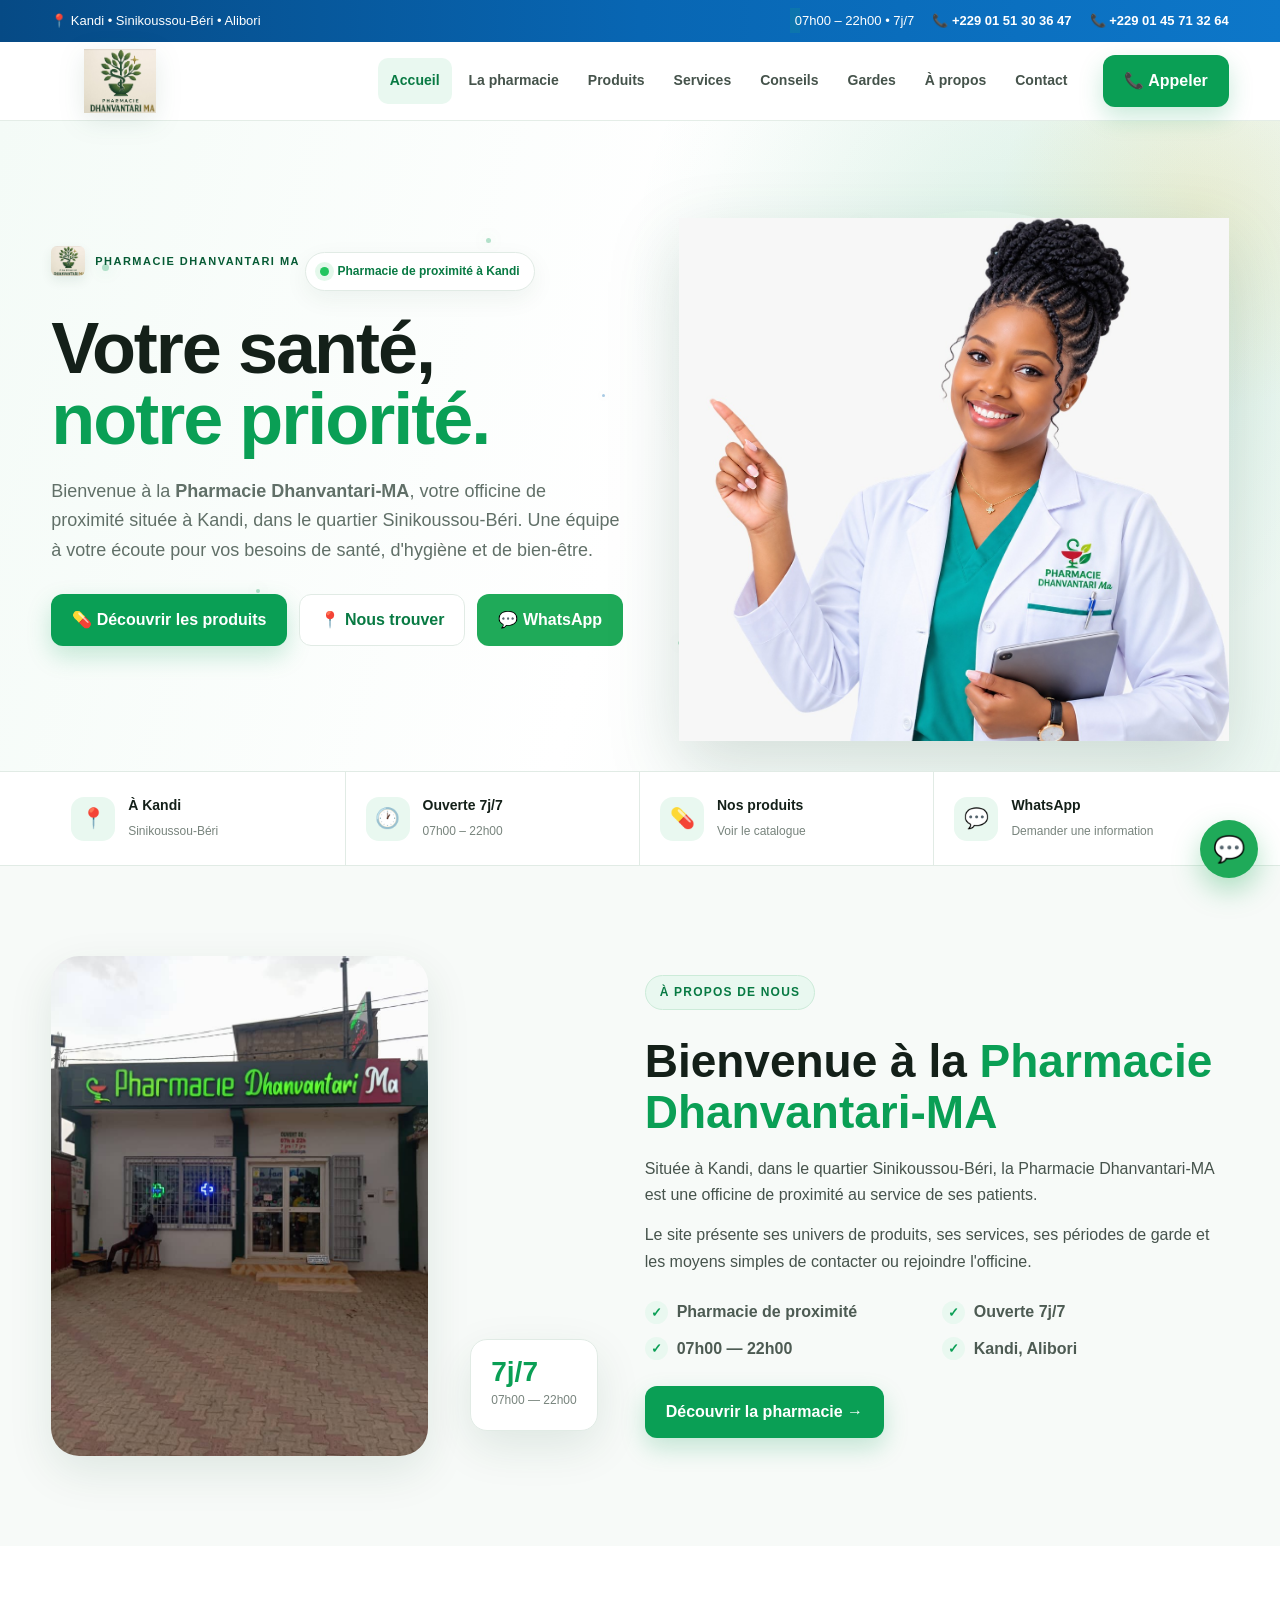
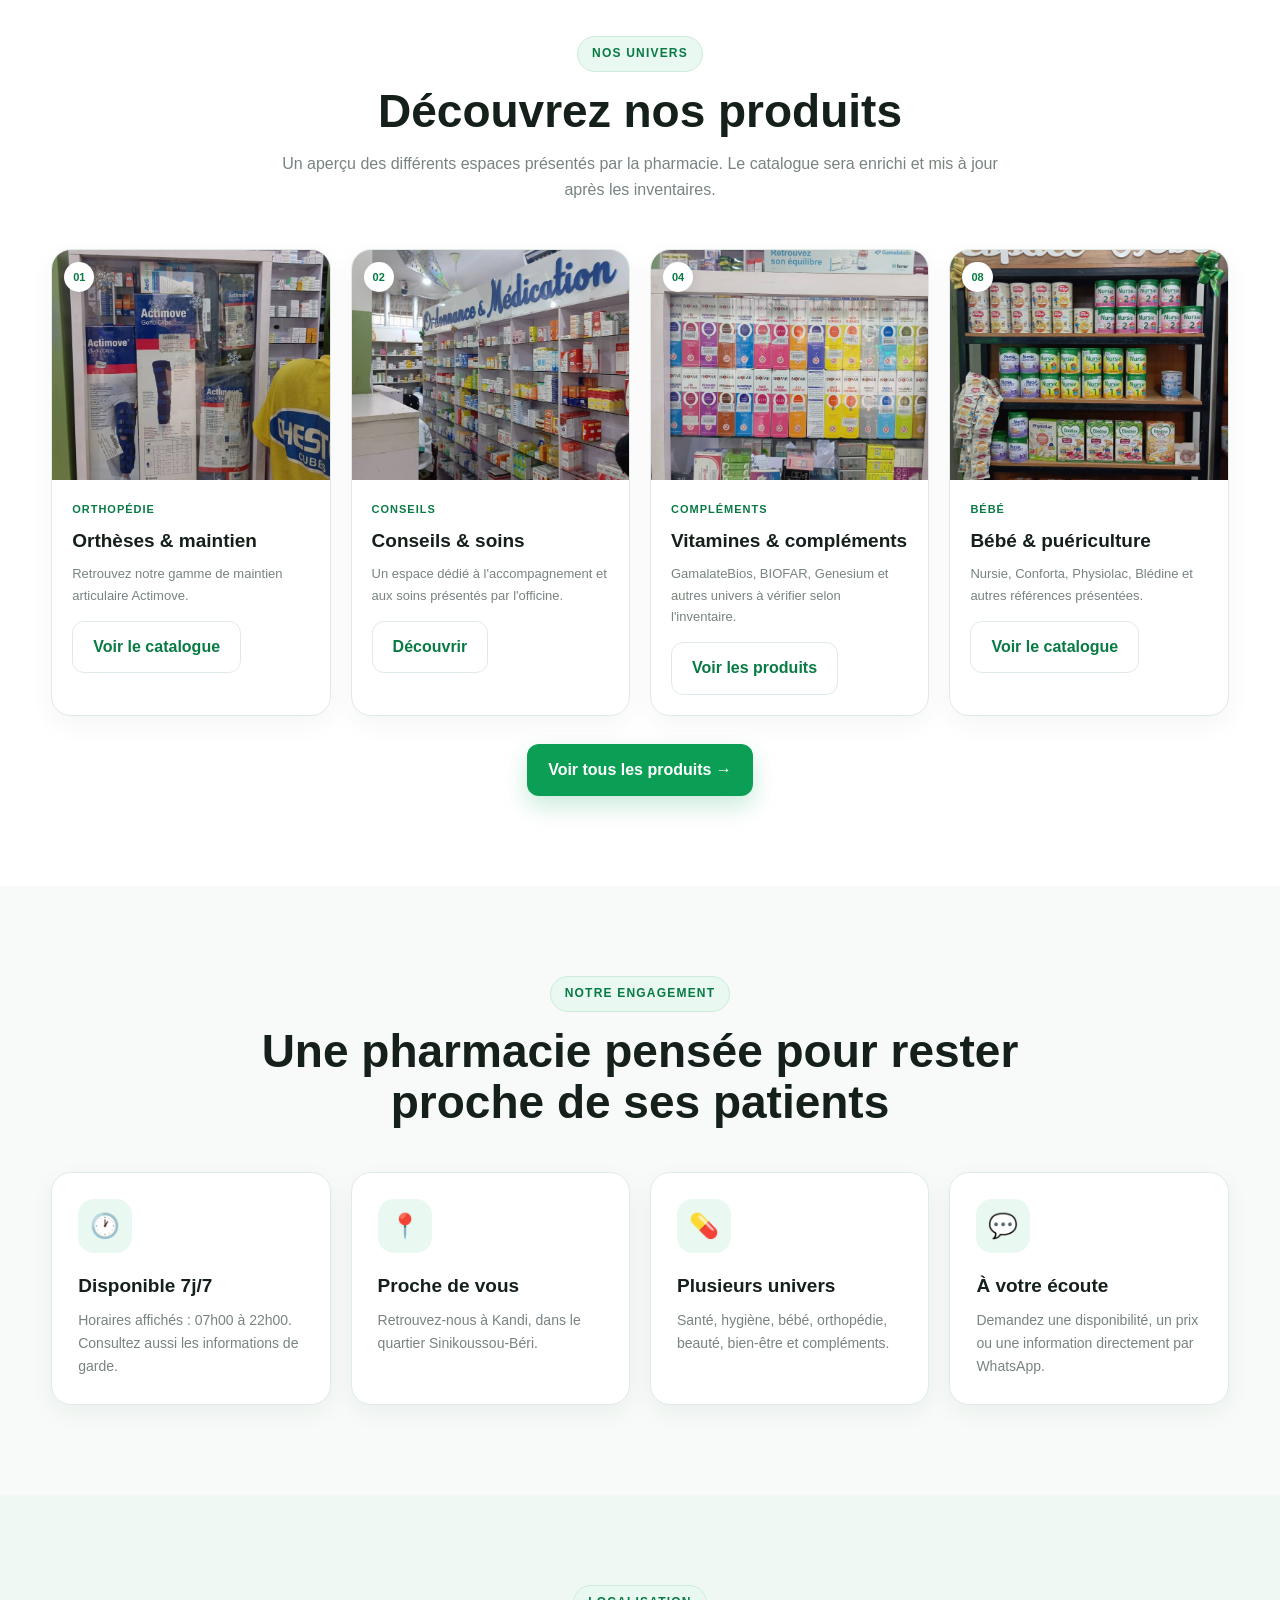
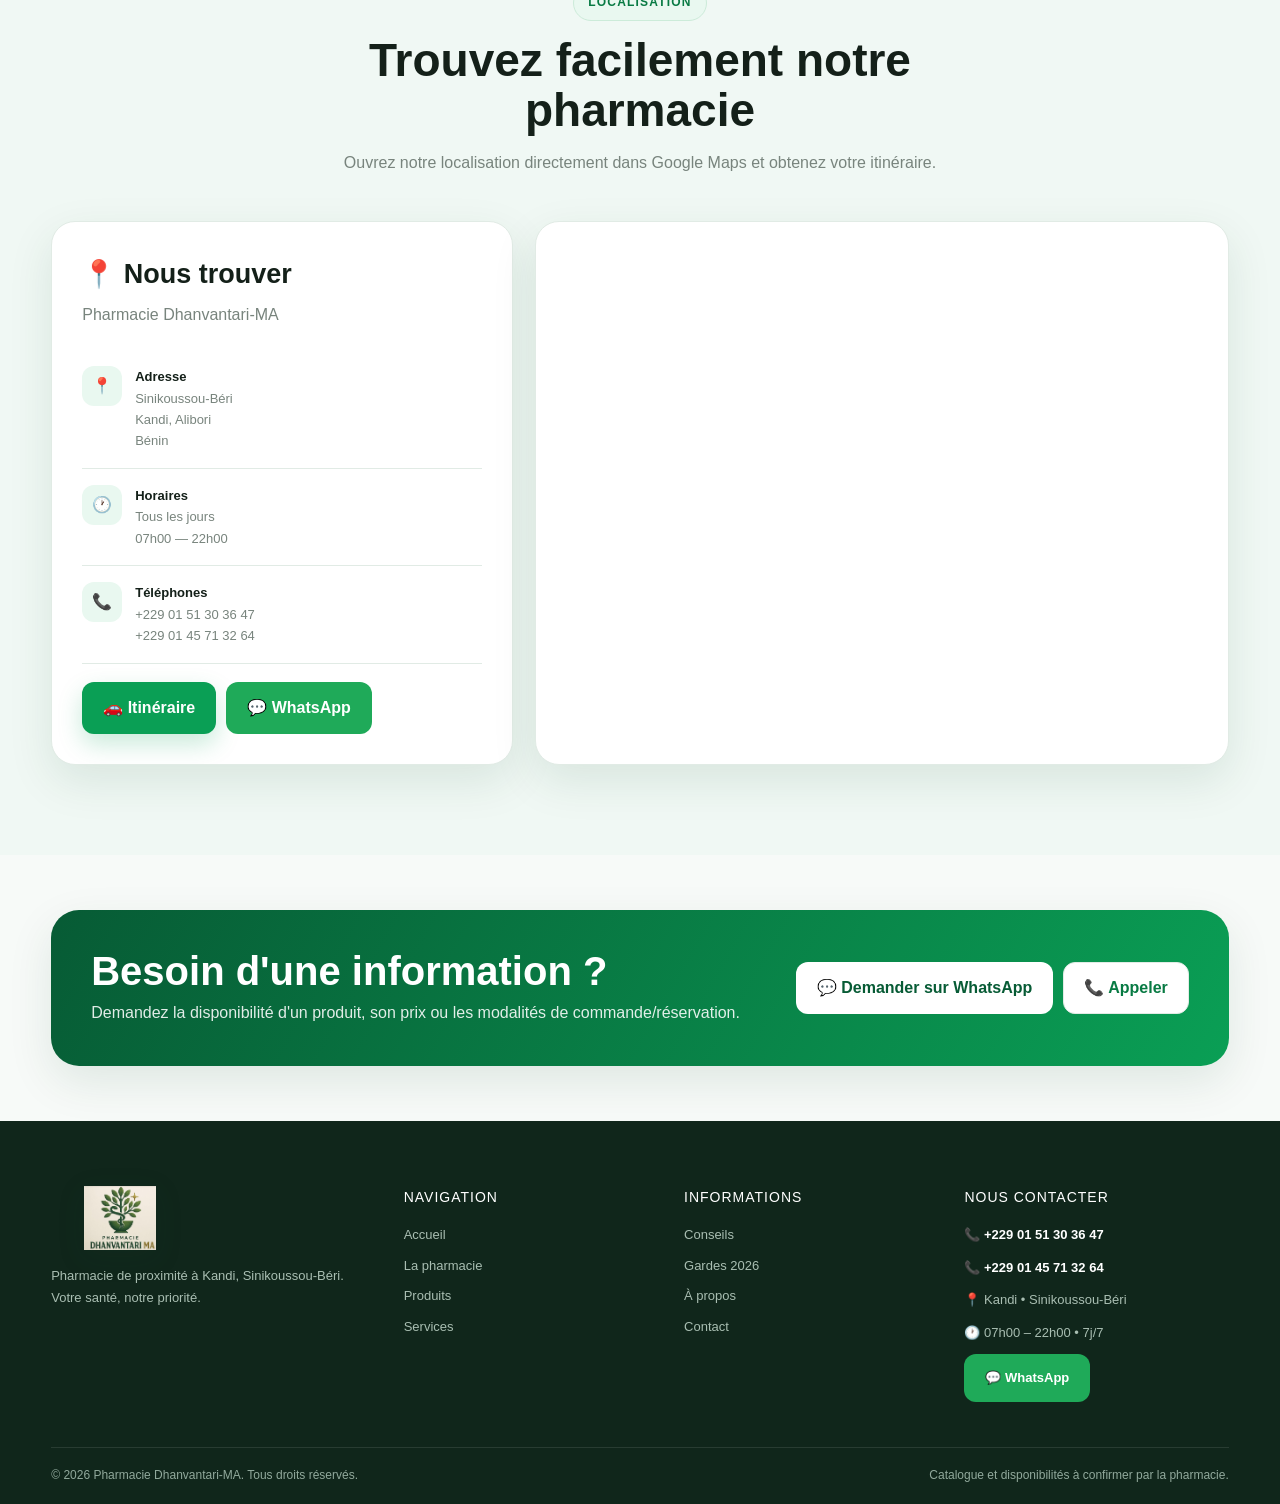
==== index.html @ 6388630e "Add files via upload" ====
<!DOCTYPE html>
<html lang="fr">
<head>
<meta charset="UTF-8">
<meta name="viewport" content="width=device-width, initial-scale=1.0">
<title>Pharmacie Dhanvantari-MA | Kandi – Sinikoussou-Béri</title>
<meta name="description" content="Pharmacie Dhanvantari-MA à Kandi, Sinikoussou-Béri. Produits, services, horaires, gardes, contact, WhatsApp et itinéraire Google Maps.">
<meta name="theme-color" content="#0a9f55">
<link rel="stylesheet" href="style.css">
</head>
<body class="home-page">
<!-- Animation d'accueil — index uniquement -->
<div class="home-intro" id="homeIntro" aria-label="Pharmacie Dhanvantari-MA">
  <div class="intro-orbit intro-orbit-one"></div>
  <div class="intro-orbit intro-orbit-two"></div>
  <div class="intro-glow"></div>
  <div class="intro-logo-wrap">
    <img src="logo.jpeg" alt="Pharmacie Dhanvantari-MA" class="intro-logo">
  </div>
  <div class="intro-title">PHARMACIE <span>DHANVANTARI MA</span></div>
  <div class="intro-line"></div>
  <div class="intro-subtitle">Votre santé, notre priorité.</div>
</div>

<div class="topbar">
  <div class="container topbar-inner">
    <div class="topbar-left"><span>📍 Kandi • Sinikoussou-Béri • Alibori</span></div>
    <div class="topbar-right">
      <span><span class="status-dot"></span> 07h00 – 22h00 • 7j/7</span>
      <a href="tel:+2290151303647">📞 +229 01 51 30 36 47</a>
      <a href="tel:+2290145713264">📞 +229 01 45 71 32 64</a>
    </div>
  </div>
</div>
<header class="header">
  <div class="container nav">
    <a class="logo" href="index.html" aria-label="Pharmacie Dhanvantari-MA - Accueil">
      <img class="brand-logo" src="logo.jpeg" alt="Logo Pharmacie Dhanvantari-MA">
    </a>
    <nav class="nav-links">
      <a href="index.html" class="active">Accueil</a>
      <a href="pharmacie.html">La pharmacie</a>
      <a href="produits.html">Produits</a>
      <a href="services.html">Services</a>
      <a href="conseils.html">Conseils</a>
      <a href="gardes.html">Gardes</a>
      <a href="a-propos.html">À propos</a>
      <a href="contact.html">Contact</a>
    </nav>
    <a class="btn btn-primary header-call" href="tel:+2290151303647">📞 Appeler</a>
    <button class="menu-toggle" aria-label="Menu">☰</button>
  </div>
</header>

<main>
<section class="hero">
  <div class="hero-particles" aria-hidden="true">
    <i></i><i></i><i></i><i></i><i></i><i></i><i></i><i></i>
  </div>
  <div class="container hero-grid">
    <div class="hero-copy reveal">
      <div class="hero-brand-badge"><img src="logo.jpeg" alt="" aria-hidden="true"><span>PHARMACIE DHANVANTARI MA</span></div>
      <div class="hero-badge"><span class="status-dot"></span> Pharmacie de proximité à Kandi</div>
      <h1>Votre santé,<br><span>notre priorité.</span></h1>
      <p>Bienvenue à la <strong>Pharmacie Dhanvantari-MA</strong>, votre officine de proximité située à Kandi, dans le quartier Sinikoussou-Béri. Une équipe à votre écoute pour vos besoins de santé, d'hygiène et de bien-être.</p>
      <div class="hero-actions">
        <a class="btn btn-primary" href="produits.html">💊 Découvrir les produits</a>
        <a class="btn btn-outline" href="contact.html">📍 Nous trouver</a>
        <button class="btn btn-whatsapp" data-whatsapp="Bonjour Pharmacie Dhanvantari-MA, je souhaite obtenir des informations.">💬 WhatsApp</button>
      </div>
    </div>
    <div class="hero-image reveal">
      <img src="pharmacienne.jpeg" alt="Pharmacienne de la Pharmacie Dhanvantari-MA" onerror="this.style.display='none';this.nextElementSibling.style.display='grid'">
      <div class="hero-placeholder" style="display:none">
        <div><strong>Photo de la pharmacienne</strong><br><span class="small">Placez <b>pharmacienne.jpeg</b> à la racine du projet.</span></div>
      </div>
    </div>
  </div>
</section>

<section class="quick-strip">
  <div class="container quick-grid">
    <a class="quick-card" href="contact.html"><div class="quick-icon">📍</div><div><strong>À Kandi</strong><span>Sinikoussou-Béri</span></div></a>
    <a class="quick-card" href="gardes.html"><div class="quick-icon">🕐</div><div><strong>Ouverte 7j/7</strong><span>07h00 – 22h00</span></div></a>
    <a class="quick-card" href="produits.html"><div class="quick-icon">💊</div><div><strong>Nos produits</strong><span>Voir le catalogue</span></div></a>
    <a class="quick-card" href="contact.html"><div class="quick-icon">💬</div><div><strong>WhatsApp</strong><span>Demander une information</span></div></a>
  </div>
</section>

<section class="section">
  <div class="container about-grid">
    <div class="about-photo reveal">
      <img src="6.jpeg" alt="Pharmacie Dhanvantari-MA à Kandi" onerror="this.style.background='#e9f8f0'">
      <div class="about-badge"><strong>7j/7</strong><span>07h00 — 22h00</span></div>
    </div>
    <div class="about-copy reveal">
      <div class="section-label">À propos de nous</div>
      <h2>Bienvenue à la <span>Pharmacie Dhanvantari-MA</span></h2>
      <p>Située à Kandi, dans le quartier Sinikoussou-Béri, la Pharmacie Dhanvantari-MA est une officine de proximité au service de ses patients.</p>
      <p>Le site présente ses univers de produits, ses services, ses périodes de garde et les moyens simples de contacter ou rejoindre l'officine.</p>
      <div class="check-list">
        <div><span class="check">✓</span> Pharmacie de proximité</div>
        <div><span class="check">✓</span> Ouverte 7j/7</div>
        <div><span class="check">✓</span> 07h00 — 22h00</div>
        <div><span class="check">✓</span> Kandi, Alibori</div>
      </div>
      <a class="btn btn-primary" href="pharmacie.html">Découvrir la pharmacie →</a>
    </div>
  </div>
</section>

<section class="section" style="background:#fff">
  <div class="container">
    <div class="section-heading reveal">
      <div class="section-label">Nos univers</div>
      <h2>Découvrez nos produits</h2>
      <p>Un aperçu des différents espaces présentés par la pharmacie. Le catalogue sera enrichi et mis à jour après les inventaires.</p>
    </div>
    <div class="product-grid">
      <article class="product-card reveal"><div class="product-image"><img src="1.jpeg" alt="Orthopédie" loading="lazy"><span class="product-number">01</span></div><div class="product-body"><div class="product-category">Orthopédie</div><h3>Orthèses & maintien</h3><p>Retrouvez notre gamme de maintien articulaire Actimove.</p><a class="btn btn-outline" href="produits.html">Voir le catalogue</a></div></article>
      <article class="product-card reveal"><div class="product-image"><img src="2.jpeg" alt="Conseils et soins" loading="lazy"><span class="product-number">02</span></div><div class="product-body"><div class="product-category">Conseils</div><h3>Conseils & soins</h3><p>Un espace dédié à l'accompagnement et aux soins présentés par l'officine.</p><a class="btn btn-outline" href="conseils.html">Découvrir</a></div></article>
      <article class="product-card reveal"><div class="product-image"><img src="4.jpeg" alt="Compléments alimentaires" loading="lazy"><span class="product-number">04</span></div><div class="product-body"><div class="product-category">Compléments</div><h3>Vitamines & compléments</h3><p>GamalateBios, BIOFAR, Genesium et autres univers à vérifier selon l'inventaire.</p><a class="btn btn-outline" href="produits.html">Voir les produits</a></div></article>
      <article class="product-card reveal"><div class="product-image"><img src="8.jpeg" alt="Espace bébé" loading="lazy"><span class="product-number">08</span></div><div class="product-body"><div class="product-category">Bébé</div><h3>Bébé & puériculture</h3><p>Nursie, Conforta, Physiolac, Blédine et autres références présentées.</p><a class="btn btn-outline" href="produits.html">Voir le catalogue</a></div></article>
    </div>
    <div style="text-align:center;margin-top:28px"><a class="btn btn-primary" href="produits.html">Voir tous les produits →</a></div>
  </div>
</section>

<section class="section">
  <div class="container">
    <div class="section-heading reveal">
      <div class="section-label">Notre engagement</div>
      <h2>Une pharmacie pensée pour rester proche de ses patients</h2>
    </div>
    <div class="card-grid">
      <article class="info-card reveal"><div class="info-icon">🕐</div><h3>Disponible 7j/7</h3><p>Horaires affichés : 07h00 à 22h00. Consultez aussi les informations de garde.</p></article>
      <article class="info-card reveal"><div class="info-icon">📍</div><h3>Proche de vous</h3><p>Retrouvez-nous à Kandi, dans le quartier Sinikoussou-Béri.</p></article>
      <article class="info-card reveal"><div class="info-icon">💊</div><h3>Plusieurs univers</h3><p>Santé, hygiène, bébé, orthopédie, beauté, bien-être et compléments.</p></article>
      <article class="info-card reveal"><div class="info-icon">💬</div><h3>À votre écoute</h3><p>Demandez une disponibilité, un prix ou une information directement par WhatsApp.</p></article>
    </div>
  </div>
</section>

<section class="section location-wrap">
  <div class="container">
    <div class="section-heading reveal">
      <div class="section-label">Localisation</div>
      <h2>Trouvez facilement notre pharmacie</h2>
      <p>Ouvrez notre localisation directement dans Google Maps et obtenez votre itinéraire.</p>
    </div>
    <div class="location-grid">
      <div class="location-card reveal">
        <h3>📍 Nous trouver</h3>
        <p>Pharmacie Dhanvantari-MA</p>
        <div class="location-item"><div class="location-item-icon">📍</div><div><strong>Adresse</strong><span>Sinikoussou-Béri<br>Kandi, Alibori<br>Bénin</span></div></div>
        <div class="location-item"><div class="location-item-icon">🕐</div><div><strong>Horaires</strong><span>Tous les jours<br>07h00 — 22h00</span></div></div>
        <div class="location-item"><div class="location-item-icon">📞</div><div><strong>Téléphones</strong><span>+229 01 51 30 36 47<br>+229 01 45 71 32 64</span></div></div>
        <div style="display:flex;gap:10px;flex-wrap:wrap;margin-top:18px">
          <a class="btn btn-primary" href="https://maps.app.goo.gl/AEkMrrphcdCBYKuMA" target="_blank" rel="noopener noreferrer">🚗 Itinéraire</a>
          <a class="btn btn-whatsapp" href="https://wa.me/2290151303647" target="_blank" rel="noopener noreferrer">💬 WhatsApp</a>
        </div>
      </div>
      <div class="map-card reveal">
        <iframe src="https://www.google.com/maps?q=Pharmacie%20Dhanvantari%20Ma%20Kandi%20Benin&output=embed" loading="lazy" title="Localisation Pharmacie Dhanvantari-MA"></iframe>
      </div>
    </div>
  </div>
</section>

<section class="cta">
  <div class="container">
    <div class="cta-box reveal">
      <div><h2>Besoin d'une information ?</h2><p>Demandez la disponibilité d'un produit, son prix ou les modalités de commande/réservation.</p></div>
      <div class="cta-actions">
        <button class="btn btn-light" data-whatsapp="Bonjour Pharmacie Dhanvantari-MA, je souhaite obtenir des informations sur un produit.">💬 Demander sur WhatsApp</button>
        <a class="btn btn-outline" href="tel:+2290151303647">📞 Appeler</a>
      </div>
    </div>
  </div>
</section>
</main>

<footer>
  <div class="container footer-grid">
    <div class="footer-brand"><a class="logo" href="index.html" aria-label="Pharmacie Dhanvantari-MA - Accueil">
      <img class="brand-logo" src="logo.jpeg" alt="Logo Pharmacie Dhanvantari-MA">
    </a><p>Pharmacie de proximité à Kandi, Sinikoussou-Béri. Votre santé, notre priorité.</p></div>
    <div><div class="footer-title">Navigation</div><div class="footer-links"><a href="index.html">Accueil</a><a href="pharmacie.html">La pharmacie</a><a href="produits.html">Produits</a><a href="services.html">Services</a></div></div>
    <div><div class="footer-title">Informations</div><div class="footer-links"><a href="conseils.html">Conseils</a><a href="gardes.html">Gardes 2026</a><a href="a-propos.html">À propos</a><a href="contact.html">Contact</a></div></div>
    <div><div class="footer-title">Nous contacter</div><div class="footer-contact"><div>📞 <strong>+229 01 51 30 36 47</strong></div><div>📞 <strong>+229 01 45 71 32 64</strong></div><div>📍 Kandi • Sinikoussou-Béri</div><div>🕐 07h00 – 22h00 • 7j/7</div><div><button class="btn btn-whatsapp" data-whatsapp="Bonjour Pharmacie Dhanvantari-MA, je souhaite obtenir des informations.">💬 WhatsApp</button></div></div></div>
  </div>
  <div class="container footer-bottom"><span>© <span data-year></span> Pharmacie Dhanvantari-MA. Tous droits réservés.</span><span>Catalogue et disponibilités à confirmer par la pharmacie.</span></div>
</footer>
<a class="floating-whatsapp" href="https://wa.me/2290151303647" target="_blank" rel="noopener noreferrer" aria-label="WhatsApp">💬</a>
<button class="back-top" aria-label="Retour en haut">↑</button>
<script src="main.js"></script>
</body>
</html>
---- style.css ----
:root{
  --green:#0a9f55;
  --green-dark:#087a43;
  --green-deep:#075b35;
  --green-soft:#e9f8f0;
  --blue:#0866b3;
  --blue-dark:#064a85;
  --orange:#f28b22;
  --gold:#f4b72c;
  --red:#c62828;
  --white:#fff;
  --black:#142019;
  --text:#46534c;
  --muted:#78847d;
  --bg:#f7faf8;
  --border:#e1ebe5;
  --shadow:0 16px 45px rgba(5,65,35,.10);
  --shadow-hover:0 22px 60px rgba(5,65,35,.16);
  --radius:20px;
  --radius-sm:12px;
  --transition:.28s ease;
}
*{box-sizing:border-box;margin:0;padding:0}
html{scroll-behavior:smooth}
body{
  font-family:"Segoe UI",Roboto,Arial,sans-serif;
  background:var(--bg);color:var(--text);line-height:1.65;
  overflow-x:hidden;
}
img{max-width:100%;display:block}
a{text-decoration:none;color:inherit}
button,input,select,textarea{font:inherit}
button{cursor:pointer}
.container{width:min(1180px,92%);margin:auto}
.section{padding:90px 0}
.section-heading{text-align:center;max-width:760px;margin:0 auto 45px}
.section-label{
  display:inline-flex;align-items:center;gap:8px;
  color:var(--green-dark);background:var(--green-soft);
  border:1px solid #ccebd9;border-radius:999px;
  padding:7px 14px;font-size:12px;font-weight:800;
  letter-spacing:1.2px;text-transform:uppercase;margin-bottom:14px
}
.section-heading h2{font-size:clamp(30px,4vw,46px);line-height:1.1;color:var(--black);margin-bottom:14px}
.section-heading p{color:var(--muted)}
.btn{
  display:inline-flex;align-items:center;justify-content:center;gap:9px;
  min-height:48px;padding:12px 20px;border-radius:12px;
  border:1px solid transparent;font-weight:800;transition:var(--transition)
}
.btn-primary{background:var(--green);color:#fff;box-shadow:0 10px 25px rgba(10,159,85,.22)}
.btn-primary:hover{background:var(--green-dark);transform:translateY(-2px)}
.btn-secondary{background:var(--blue);color:#fff}
.btn-secondary:hover{background:var(--blue-dark);transform:translateY(-2px)}
.btn-outline{background:#fff;border-color:var(--border);color:var(--green-dark)}
.btn-outline:hover{border-color:var(--green);transform:translateY(-2px)}
.btn-whatsapp{background:#1faa59;color:#fff}
.btn-whatsapp:hover{filter:brightness(.94);transform:translateY(-2px)}
.btn-light{background:#fff;color:var(--green-deep)}
.btn-danger{background:#fff1f1;color:#a52222;border-color:#ffd4d4}
.topbar{
  background:linear-gradient(90deg,var(--blue-dark),var(--blue),#0d77c9);
  color:#fff;font-size:13px
}
.topbar-inner{min-height:42px;display:flex;justify-content:space-between;align-items:center;gap:20px}
.topbar-left,.topbar-right{display:flex;gap:18px;align-items:center;flex-wrap:wrap}
.topbar a{font-weight:700}
.header{
  position:sticky;top:0;z-index:1000;background:rgba(255,255,255,.96);
  backdrop-filter:blur(14px);border-bottom:1px solid rgba(225,235,229,.9);
  transition:var(--transition)
}
.header.scrolled{box-shadow:0 8px 30px rgba(20,32,25,.08)}
.nav{min-height:78px;display:flex;align-items:center;gap:24px}
.logo{display:flex;align-items:center;gap:11px;margin-right:auto}
.logo-mark{
  width:48px;height:48px;border-radius:15px;display:grid;place-items:center;
  background:linear-gradient(145deg,var(--green),var(--green-deep));
  color:#fff;font-size:25px;box-shadow:0 8px 20px rgba(10,159,85,.2)
}
.logo-text strong{display:block;color:var(--black);font-size:17px;line-height:1.1}
.logo-text span{font-size:10px;letter-spacing:2px;color:var(--green-dark);font-weight:900}
.nav-links{display:flex;align-items:center;gap:5px}
.nav-links a{
  padding:11px 12px;border-radius:10px;color:#45534b;font-size:14px;font-weight:700
}
.nav-links a:hover,.nav-links a.active{color:var(--green-dark);background:var(--green-soft)}
.header-call{white-space:nowrap}
.menu-toggle{display:none;border:0;background:var(--green-soft);color:var(--green-dark);width:46px;height:46px;border-radius:12px;font-size:22px}
.hero{
  position:relative;min-height:650px;display:flex;align-items:center;overflow:hidden;
  background:linear-gradient(105deg,#f4fbf7 0%,#fff 50%,#eef8f3 100%)
}
.hero::before{
  content:"";position:absolute;inset:0;
  background:radial-gradient(circle at 80% 25%,rgba(10,159,85,.12),transparent 35%);
  pointer-events:none
}
.hero-grid{display:grid;grid-template-columns:1.02fr .98fr;align-items:center;gap:55px}
.hero-copy{position:relative;z-index:2;padding:70px 0}
.hero-badge{display:inline-flex;align-items:center;gap:9px;background:#fff;border:1px solid var(--border);padding:9px 14px;border-radius:999px;font-size:12px;font-weight:800;color:var(--green-dark);box-shadow:0 8px 25px rgba(5,65,35,.06)}
.status-dot{width:9px;height:9px;border-radius:50%;background:#22c55e;box-shadow:0 0 0 5px rgba(34,197,94,.12)}
.hero h1{font-size:clamp(44px,6vw,72px);line-height:.98;letter-spacing:-2px;color:var(--black);margin:22px 0}
.hero h1 span{color:var(--green)}
.hero p{font-size:18px;max-width:620px;color:#617068}
.hero-actions{display:flex;gap:12px;flex-wrap:wrap;margin-top:28px}
.hero-image{min-height:590px;display:flex;align-items:flex-end;justify-content:center;position:relative}
.hero-image::before{
  content:"";position:absolute;width:500px;height:500px;border-radius:50%;
  background:linear-gradient(145deg,#dff5e8,#fff);right:0;bottom:30px
}
.hero-image img{
  position:relative;z-index:1;max-height:610px;width:auto;max-width:100%;
  object-fit:contain;filter:drop-shadow(0 25px 35px rgba(5,65,35,.16))
}
.hero-placeholder{
  position:relative;z-index:1;width:min(470px,90%);aspect-ratio:4/5;border-radius:34px;
  background:linear-gradient(145deg,#e7f7ee,#fff);display:grid;place-items:center;
  color:var(--green-dark);text-align:center;padding:40px;border:1px solid #d7eee0
}
.quick-strip{background:#fff;border-top:1px solid var(--border);border-bottom:1px solid var(--border)}
.quick-grid{display:grid;grid-template-columns:repeat(4,1fr)}
.quick-card{padding:22px 20px;display:flex;gap:13px;align-items:center;border-right:1px solid var(--border)}
.quick-card:last-child{border-right:0}
.quick-icon{width:44px;height:44px;border-radius:13px;background:var(--green-soft);display:grid;place-items:center;font-size:20px}
.quick-card strong{display:block;color:var(--black);font-size:14px}
.quick-card span{font-size:12px;color:var(--muted)}
.about-grid{display:grid;grid-template-columns:.95fr 1.05fr;gap:65px;align-items:center}
.about-photo{position:relative}
.about-photo img{height:500px;object-fit:cover;border-radius:28px;box-shadow:var(--shadow)}
.about-badge{
  position:absolute;right:-18px;bottom:25px;background:#fff;padding:18px 20px;border-radius:17px;
  box-shadow:var(--shadow);border:1px solid var(--border)
}
.about-badge strong{display:block;color:var(--green);font-size:28px;line-height:1}
.about-badge span{font-size:12px;color:var(--muted)}
.about-copy h2{font-size:clamp(30px,4vw,46px);line-height:1.1;color:var(--black);margin:12px 0 18px}
.about-copy h2 span{color:var(--green)}
.about-copy p{margin-bottom:14px}
.check-list{display:grid;grid-template-columns:1fr 1fr;gap:10px;margin:24px 0}
.check-list div{display:flex;gap:9px;align-items:center;font-weight:700;color:#4d5b53}
.check{width:23px;height:23px;border-radius:50%;display:grid;place-items:center;background:var(--green-soft);color:var(--green);font-size:13px}
.card-grid{display:grid;grid-template-columns:repeat(4,1fr);gap:20px}
.info-card{
  background:#fff;border:1px solid var(--border);border-radius:var(--radius);
  padding:26px;box-shadow:0 8px 25px rgba(5,65,35,.05);transition:var(--transition)
}
.info-card:hover{transform:translateY(-5px);box-shadow:var(--shadow-hover)}
.info-icon{width:54px;height:54px;border-radius:16px;background:var(--green-soft);display:grid;place-items:center;font-size:24px;margin-bottom:17px}
.info-card h3{color:var(--black);font-size:19px;margin-bottom:7px}
.info-card p{color:var(--muted);font-size:14px}
.product-grid{display:grid;grid-template-columns:repeat(4,1fr);gap:20px}
.product-card{
  background:#fff;border:1px solid var(--border);border-radius:20px;overflow:hidden;
  box-shadow:0 8px 25px rgba(5,65,35,.05);transition:var(--transition)
}
.product-card:hover{transform:translateY(-5px);box-shadow:var(--shadow-hover)}
.product-image{height:230px;position:relative;background:#edf7f1;overflow:hidden}
.product-image img{width:100%;height:100%;object-fit:cover;transition:.45s ease}
.product-card:hover .product-image img{transform:scale(1.04)}
.product-number{position:absolute;top:12px;left:12px;background:#fff;color:var(--green-dark);font-weight:900;font-size:11px;border-radius:999px;padding:6px 9px;box-shadow:0 5px 15px rgba(0,0,0,.08)}
.product-body{padding:20px}
.product-category{font-size:11px;text-transform:uppercase;letter-spacing:1px;color:var(--green-dark);font-weight:900}
.product-body h3{font-size:19px;color:var(--black);margin:7px 0}
.product-body p{font-size:13px;color:var(--muted);margin-bottom:15px}
.product-actions{display:flex;gap:8px;flex-wrap:wrap}
.product-actions .btn{min-height:40px;padding:9px 12px;font-size:12px;flex:1}
.catalog-toolbar{
  display:flex;gap:12px;flex-wrap:wrap;align-items:center;justify-content:space-between;
  background:#fff;border:1px solid var(--border);padding:16px;border-radius:16px;margin-bottom:25px
}
.search-box{flex:1;min-width:240px;position:relative}
.search-box input,.filter-select{
  width:100%;height:46px;border:1px solid var(--border);border-radius:11px;padding:0 14px;
  outline:0;background:#fbfdfc
}
.search-box input:focus,.filter-select:focus{border-color:var(--green)}
.filter-select{max-width:230px}
.catalog-count{font-size:13px;color:var(--muted);font-weight:700}
.catalog-empty{text-align:center;padding:50px;background:#fff;border:1px dashed var(--border);border-radius:18px;display:none}
.price-note{font-size:11px;color:var(--muted);margin:10px 0}
.location-wrap{background:#f0f8f4}
.location-grid{display:grid;grid-template-columns:.8fr 1.2fr;gap:22px}
.location-card,.map-card{
  background:#fff;border:1px solid var(--border);border-radius:24px;box-shadow:var(--shadow);overflow:hidden
}
.location-card{padding:30px}
.location-card h3{font-size:27px;color:var(--black);margin-bottom:5px}
.location-card>p{color:var(--muted);margin-bottom:22px}
.location-item{display:flex;gap:13px;padding:16px 0;border-bottom:1px solid var(--border)}
.location-item:last-of-type{border-bottom:0}
.location-item-icon{width:40px;height:40px;flex:0 0 40px;border-radius:12px;background:var(--green-soft);display:grid;place-items:center}
.location-item strong{display:block;color:var(--black);font-size:13px}
.location-item span{display:block;color:var(--muted);font-size:13px}
.map-card iframe{width:100%;height:100%;min-height:480px;border:0}
.cta{padding:55px 0}
.cta-box{
  background:linear-gradient(120deg,var(--green-deep),var(--green));
  color:#fff;border-radius:28px;padding:40px;display:flex;justify-content:space-between;
  gap:25px;align-items:center;box-shadow:var(--shadow)
}
.cta-box h2{font-size:clamp(28px,4vw,40px);line-height:1.05;margin-bottom:8px}
.cta-box p{opacity:.88;max-width:650px}
.cta-actions{display:flex;gap:10px;flex-wrap:wrap}
.page-hero{
  padding:80px 0;background:linear-gradient(115deg,#edf8f2,#fff);
  border-bottom:1px solid var(--border)
}
.page-hero h1{font-size:clamp(38px,5vw,60px);color:var(--black);line-height:1.05;margin:14px 0}
.page-hero p{max-width:720px;color:var(--muted);font-size:17px}
.breadcrumb{font-size:13px;color:var(--green-dark);font-weight:800}
.detail-grid{display:grid;grid-template-columns:1fr 1fr;gap:50px;align-items:center}
.detail-image img{width:100%;height:480px;object-fit:cover;border-radius:28px;box-shadow:var(--shadow)}
.detail-copy h2{font-size:40px;color:var(--black);line-height:1.1;margin:12px 0}
.detail-copy p{margin-bottom:14px}
.timeline{position:relative;max-width:900px;margin:auto}
.timeline::before{content:"";position:absolute;left:20px;top:0;bottom:0;width:2px;background:#cfe9d9}
.guard{
  position:relative;margin:0 0 18px 0;padding:20px 22px 20px 60px;background:#fff;
  border:1px solid var(--border);border-radius:18px;box-shadow:0 7px 22px rgba(5,65,35,.05)
}
.guard::before{
  content:"";position:absolute;left:11px;top:26px;width:20px;height:20px;border-radius:50%;
  background:var(--green);border:5px solid #dff4e8
}
.guard strong{display:block;color:var(--black);font-size:18px}
.guard span{display:block;color:var(--green-dark);font-weight:800;font-size:13px;margin-top:3px}
.guard.current{border-color:#93d8b2;box-shadow:0 12px 30px rgba(10,159,85,.12)}
.guard.current::after{content:"GARDE EN COURS";position:absolute;right:15px;top:15px;background:var(--green);color:#fff;font-size:10px;font-weight:900;padding:6px 9px;border-radius:999px}
.team-card{display:grid;grid-template-columns:250px 1fr;gap:30px;background:#fff;border:1px solid var(--border);border-radius:25px;padding:28px;box-shadow:var(--shadow);align-items:center}
.team-photo{height:300px;border-radius:20px;overflow:hidden;background:var(--green-soft)}
.team-photo img{width:100%;height:100%;object-fit:cover}
.team-copy h2{font-size:36px;color:var(--black);margin:8px 0}
.team-copy .role{color:var(--green-dark);font-weight:900}
.contact-grid{display:grid;grid-template-columns:.85fr 1.15fr;gap:25px}
.contact-card{background:#fff;border:1px solid var(--border);border-radius:22px;padding:28px;box-shadow:var(--shadow)}
.contact-line{display:flex;gap:13px;align-items:flex-start;padding:15px 0;border-bottom:1px solid var(--border)}
.contact-line:last-child{border-bottom:0}
.contact-line .icon{width:40px;height:40px;border-radius:12px;background:var(--green-soft);display:grid;place-items:center;flex:0 0 40px}
.contact-line strong{display:block;color:var(--black)}
.contact-line span{font-size:13px;color:var(--muted)}
.notice{padding:16px 18px;border-radius:14px;background:#fff8e8;border:1px solid #f8df9d;color:#765600;font-size:13px}
footer{background:#10261b;color:#d8e6de;padding-top:65px}
.footer-grid{display:grid;grid-template-columns:1.3fr 1fr 1fr 1.1fr;gap:40px;padding-bottom:45px}
.footer-brand .logo-text strong{color:#fff}
.footer-brand p{color:#a9beb2;font-size:13px;max-width:340px;margin-top:15px}
.footer-title{color:#fff;font-size:14px;text-transform:uppercase;letter-spacing:1px;margin-bottom:15px}
.footer-links{display:grid;gap:9px}
.footer-links a{font-size:13px;color:#a9beb2}
.footer-links a:hover{color:#fff}
.footer-contact{display:grid;gap:11px;font-size:13px;color:#a9beb2}
.footer-contact strong{color:#fff}
.footer-bottom{border-top:1px solid rgba(255,255,255,.1);padding:18px 0;display:flex;justify-content:space-between;gap:20px;flex-wrap:wrap;font-size:12px;color:#91a99c}
.floating-whatsapp{
  position:fixed;right:22px;bottom:22px;z-index:1100;width:58px;height:58px;border-radius:50%;
  background:#1faa59;color:#fff;display:grid;place-items:center;font-size:26px;
  box-shadow:0 12px 28px rgba(31,170,89,.35);transition:var(--transition)
}
.floating-whatsapp:hover{transform:scale(1.07)}
.back-top{
  position:fixed;right:25px;bottom:92px;z-index:1090;width:44px;height:44px;border-radius:50%;
  border:1px solid var(--border);background:#fff;color:var(--green-dark);box-shadow:var(--shadow);
  opacity:0;visibility:hidden;transition:var(--transition)
}
.back-top.show{opacity:1;visibility:visible}
.reveal{opacity:0;transform:translateY(22px);transition:.65s ease}
.reveal.visible{opacity:1;transform:none}
.modal{position:fixed;inset:0;background:rgba(9,25,17,.62);z-index:2000;display:none;align-items:center;justify-content:center;padding:20px}
.modal.open{display:flex}
.modal-box{width:min(650px,100%);background:#fff;border-radius:22px;padding:28px;box-shadow:0 30px 80px rgba(0,0,0,.2);position:relative}
.modal-close{position:absolute;right:14px;top:12px;border:0;background:#eef6f1;color:var(--green-dark);width:38px;height:38px;border-radius:10px}
.modal-box h2{color:var(--black);margin-bottom:8px}
.modal-box p{color:var(--muted);font-size:14px;margin-bottom:18px}
.modal-actions{display:flex;gap:10px;flex-wrap:wrap}
.small{font-size:12px;color:var(--muted)}
@media(max-width:1050px){
  .nav-links{gap:0}.nav-links a{padding:10px 8px;font-size:13px}
  .product-grid,.card-grid{grid-template-columns:repeat(2,1fr)}
  .quick-grid{grid-template-columns:repeat(2,1fr)}
  .hero-grid{gap:25px}
  .footer-grid{grid-template-columns:repeat(2,1fr)}
}
@media(max-width:800px){
  .topbar-inner{padding:8px 0;justify-content:center;text-align:center}
  .topbar-left{display:none}
  .nav{min-height:70px}
  .menu-toggle{display:block}
  .header-call{display:none}
  .nav-links{
    position:absolute;top:70px;left:4%;right:4%;background:#fff;border:1px solid var(--border);
    border-radius:16px;padding:10px;display:none;flex-direction:column;align-items:stretch;
    box-shadow:var(--shadow)
  }
  .nav-links.open{display:flex}
  .nav-links a{padding:13px}
  .hero{min-height:auto}
  .hero-grid{grid-template-columns:1fr}
  .hero-copy{padding:65px 0 15px}
  .hero-image{min-height:430px}
  .hero-image img{max-height:450px}
  .about-grid,.detail-grid,.location-grid,.contact-grid{grid-template-columns:1fr}
  .about-photo img{height:400px}
  .team-card{grid-template-columns:1fr}
  .team-photo{height:340px}
  .cta-box{flex-direction:column;align-items:flex-start}
  .map-card iframe{min-height:380px}
}
@media(max-width:560px){
  .section{padding:65px 0}
  .hero h1{font-size:46px;letter-spacing:-1.5px}
  .hero p{font-size:16px}
  .hero-actions .btn{width:100%}
  .quick-grid,.product-grid,.card-grid{grid-template-columns:1fr}
  .quick-card{border-right:0;border-bottom:1px solid var(--border)}
  .quick-card:last-child{border-bottom:0}
  .check-list{grid-template-columns:1fr}
  .product-image{height:250px}
  .footer-grid{grid-template-columns:1fr}
  .cta-box{padding:28px}
  .cta-actions{width:100%}.cta-actions .btn{flex:1}
  .topbar-right{gap:8px;justify-content:center}
  .topbar{font-size:11px}
}

/* =========================================================
   ACCUEIL — ANIMATION PREMIUM (index.html uniquement)
   ========================================================= */
.home-page .brand-logo{
  width:138px;height:64px;object-fit:contain;object-position:center;
  border-radius:12px;display:block;filter:drop-shadow(0 7px 13px rgba(5,65,35,.10));
  transition:transform .35s ease,filter .35s ease;
}
.home-page .logo:hover .brand-logo{
  transform:translateY(-2px) scale(1.025);
  filter:drop-shadow(0 12px 20px rgba(5,65,35,.16));
}
.brand-logo{
  width:138px;height:64px;object-fit:contain;object-position:center;
  border-radius:12px;display:block;
}
.logo{min-width:138px}

/* Intro cinematic */
.home-intro{
  position:fixed;inset:0;z-index:9999;display:grid;place-items:center;
  background:
    radial-gradient(circle at 50% 45%,rgba(255,255,255,.98),rgba(236,248,241,.98) 58%,rgba(218,241,227,.99));
  overflow:hidden;
  animation:introExit .9s cubic-bezier(.77,0,.18,1) 2.35s forwards;
  pointer-events:none;
}
.home-intro::before{
  content:"";position:absolute;width:72vmax;height:72vmax;border-radius:50%;
  border:1px solid rgba(10,159,85,.10);
  box-shadow:0 0 0 80px rgba(10,159,85,.025),0 0 0 160px rgba(10,159,85,.018);
  animation:introPulse 2.4s ease-in-out infinite;
}
.intro-glow{
  position:absolute;width:280px;height:280px;border-radius:50%;
  background:radial-gradient(circle,rgba(10,159,85,.18),rgba(10,159,85,0) 70%);
  filter:blur(2px);animation:introGlow 2s ease-in-out infinite;
}
.intro-logo-wrap{
  position:relative;width:min(330px,62vw);aspect-ratio:653/585;
  display:grid;place-items:center;z-index:2;
  animation:introLogo 1.25s cubic-bezier(.2,.9,.2,1) both;
}
.intro-logo{
  width:100%;height:100%;object-fit:contain;
  filter:drop-shadow(0 22px 32px rgba(5,65,35,.18));
  border-radius:20px;
}
.intro-orbit{
  position:absolute;border:1px solid rgba(10,159,85,.20);border-radius:50%;
  width:420px;height:420px;
}
.intro-orbit::after{
  content:"";position:absolute;width:10px;height:10px;border-radius:50%;
  background:var(--gold);box-shadow:0 0 20px rgba(244,183,44,.65);top:-5px;left:50%;
}
.intro-orbit-one{animation:orbitSpin 3.4s linear infinite}
.intro-orbit-two{width:510px;height:510px;border-color:rgba(8,102,179,.12);animation:orbitSpinReverse 5s linear infinite}
.intro-orbit-two::after{background:var(--green);top:50%;left:-5px}
.intro-title{
  position:absolute;bottom:calc(50% - 210px);z-index:3;
  font-weight:900;letter-spacing:4px;font-size:clamp(13px,1.6vw,20px);
  color:var(--green-deep);text-align:center;animation:introText .9s .45s both;
}
.intro-title span{color:var(--gold)}
.intro-line{
  position:absolute;bottom:calc(50% - 245px);height:2px;width:0;
  background:linear-gradient(90deg,transparent,var(--green),transparent);
  animation:introLine .8s .85s forwards;
}
.intro-subtitle{
  position:absolute;bottom:calc(50% - 285px);font-size:13px;color:var(--muted);
  letter-spacing:1.5px;animation:introText .9s .8s both;
}

@keyframes introLogo{
  0%{opacity:0;transform:translateY(32px) scale(.72) rotate(-3deg);filter:blur(10px)}
  65%{opacity:1;transform:translateY(-5px) scale(1.03) rotate(1deg);filter:blur(0)}
  100%{opacity:1;transform:translateY(0) scale(1) rotate(0)}
}
@keyframes introText{from{opacity:0;transform:translateY(15px);filter:blur(5px)}to{opacity:1;transform:none;filter:none}}
@keyframes introLine{to{width:180px}}
@keyframes introPulse{0%,100%{transform:scale(.88);opacity:.55}50%{transform:scale(1.04);opacity:1}}
@keyframes introGlow{0%,100%{transform:scale(.75);opacity:.55}50%{transform:scale(1.15);opacity:1}}
@keyframes orbitSpin{to{transform:rotate(360deg)}}
@keyframes orbitSpinReverse{to{transform:rotate(-360deg)}}
@keyframes introExit{
  0%{opacity:1;visibility:visible;clip-path:inset(0 0 0 0)}
  70%{opacity:0;clip-path:inset(0 0 100% 0)}
  100%{opacity:0;visibility:hidden;clip-path:inset(0 0 100% 0)}
}

/* Hero vivant : halo, particules et respiration du visuel */
.home-page .hero{
  isolation:isolate;
}
.home-page .hero::after{
  content:"";position:absolute;width:420px;height:420px;right:-130px;top:-120px;
  border-radius:50%;background:radial-gradient(circle,rgba(244,183,44,.14),transparent 68%);
  animation:heroHalo 7s ease-in-out infinite;pointer-events:none;
}
.hero-particles{position:absolute;inset:0;overflow:hidden;pointer-events:none;z-index:0}
.hero-particles i{
  position:absolute;width:7px;height:7px;border-radius:50%;background:rgba(10,159,85,.30);
  box-shadow:0 0 16px rgba(10,159,85,.22);animation:particleFloat linear infinite;
}
.hero-particles i:nth-child(1){left:8%;top:22%;animation-duration:8s;animation-delay:-2s}
.hero-particles i:nth-child(2){left:20%;top:72%;width:4px;height:4px;animation-duration:11s;animation-delay:-7s}
.hero-particles i:nth-child(3){left:38%;top:18%;width:5px;height:5px;animation-duration:9s;animation-delay:-4s}
.hero-particles i:nth-child(4){left:53%;top:80%;width:4px;height:4px;animation-duration:12s;animation-delay:-5s}
.hero-particles i:nth-child(5){left:67%;top:16%;background:rgba(244,183,44,.42);animation-duration:10s;animation-delay:-8s}
.hero-particles i:nth-child(6){left:78%;top:67%;width:5px;height:5px;animation-duration:8.5s;animation-delay:-3s}
.hero-particles i:nth-child(7){left:90%;top:34%;width:4px;height:4px;animation-duration:13s;animation-delay:-9s}
.hero-particles i:nth-child(8){left:47%;top:42%;width:3px;height:3px;background:rgba(8,102,179,.35);animation-duration:10s;animation-delay:-1s}
.hero-copy,.hero-image{z-index:1}
.hero-brand-badge{
  display:inline-flex;align-items:center;gap:10px;margin-bottom:12px;
  color:var(--green-deep);font-size:11px;font-weight:900;letter-spacing:1.5px;
  text-transform:uppercase;
}
.hero-brand-badge img{
  width:34px;height:30px;object-fit:contain;border-radius:6px;
  box-shadow:0 5px 12px rgba(5,65,35,.08);
}
.home-page .hero-image img{
  animation:pharmacistFloat 6s ease-in-out infinite;
  transform-origin:center bottom;
}
.home-page .hero-image::before{
  animation:heroCircle 8s ease-in-out infinite;
}
.home-page .hero-copy h1{
  animation:heroTitle .9s .15s both;
}
.home-page .hero-copy p{
  animation:heroTitle .9s .28s both;
}
.home-page .hero-actions{
  animation:heroTitle .9s .4s both;
}
.home-page .quick-card{
  animation:quickRise .7s both;
}
.home-page .quick-card:nth-child(2){animation-delay:.08s}
.home-page .quick-card:nth-child(3){animation-delay:.16s}
.home-page .quick-card:nth-child(4){animation-delay:.24s}

@keyframes particleFloat{
  0%{transform:translate3d(0,30px,0) scale(.7);opacity:0}
  15%{opacity:1}
  50%{transform:translate3d(20px,-70px,0) scale(1.15)}
  85%{opacity:.8}
  100%{transform:translate3d(-12px,-150px,0) scale(.5);opacity:0}
}
@keyframes pharmacistFloat{
  0%,100%{transform:translateY(0) rotate(0)}
  50%{transform:translateY(-8px) rotate(.35deg)}
}
@keyframes heroCircle{
  0%,100%{transform:scale(1);opacity:1}
  50%{transform:scale(1.035);opacity:.82}
}
@keyframes heroHalo{
  0%,100%{transform:scale(.85);opacity:.55}
  50%{transform:scale(1.15);opacity:1}
}
@keyframes heroTitle{
  from{opacity:0;transform:translateY(22px);filter:blur(5px)}
  to{opacity:1;transform:none;filter:none}
}
@keyframes quickRise{
  from{opacity:0;transform:translateY(16px)}
  to{opacity:1;transform:none}
}

/* Responsive */
@media (max-width:900px){
  .brand-logo{width:118px;height:58px}
  .logo{min-width:118px}
  .intro-orbit{width:310px;height:310px}
  .intro-orbit-two{width:380px;height:380px}
  .intro-title{bottom:calc(50% - 205px)}
  .intro-line{bottom:calc(50% - 238px)}
  .intro-subtitle{bottom:calc(50% - 270px)}
}
@media (max-width:760px){
  .home-intro::before{width:100vmax;height:100vmax}
  .intro-orbit{width:250px;height:250px}
  .intro-orbit-two{width:315px;height:315px}
  .intro-logo-wrap{width:min(270px,70vw)}
  .intro-title{bottom:calc(50% - 180px);letter-spacing:2.5px}
  .intro-line{bottom:calc(50% - 215px)}
  .intro-subtitle{bottom:calc(50% - 247px)}
  .hero-brand-badge{font-size:9px}
}
@media (prefers-reduced-motion:reduce){
  .home-intro,.home-intro *,.home-page *{animation:none!important;transition:none!important}
  .home-intro{display:none}
}
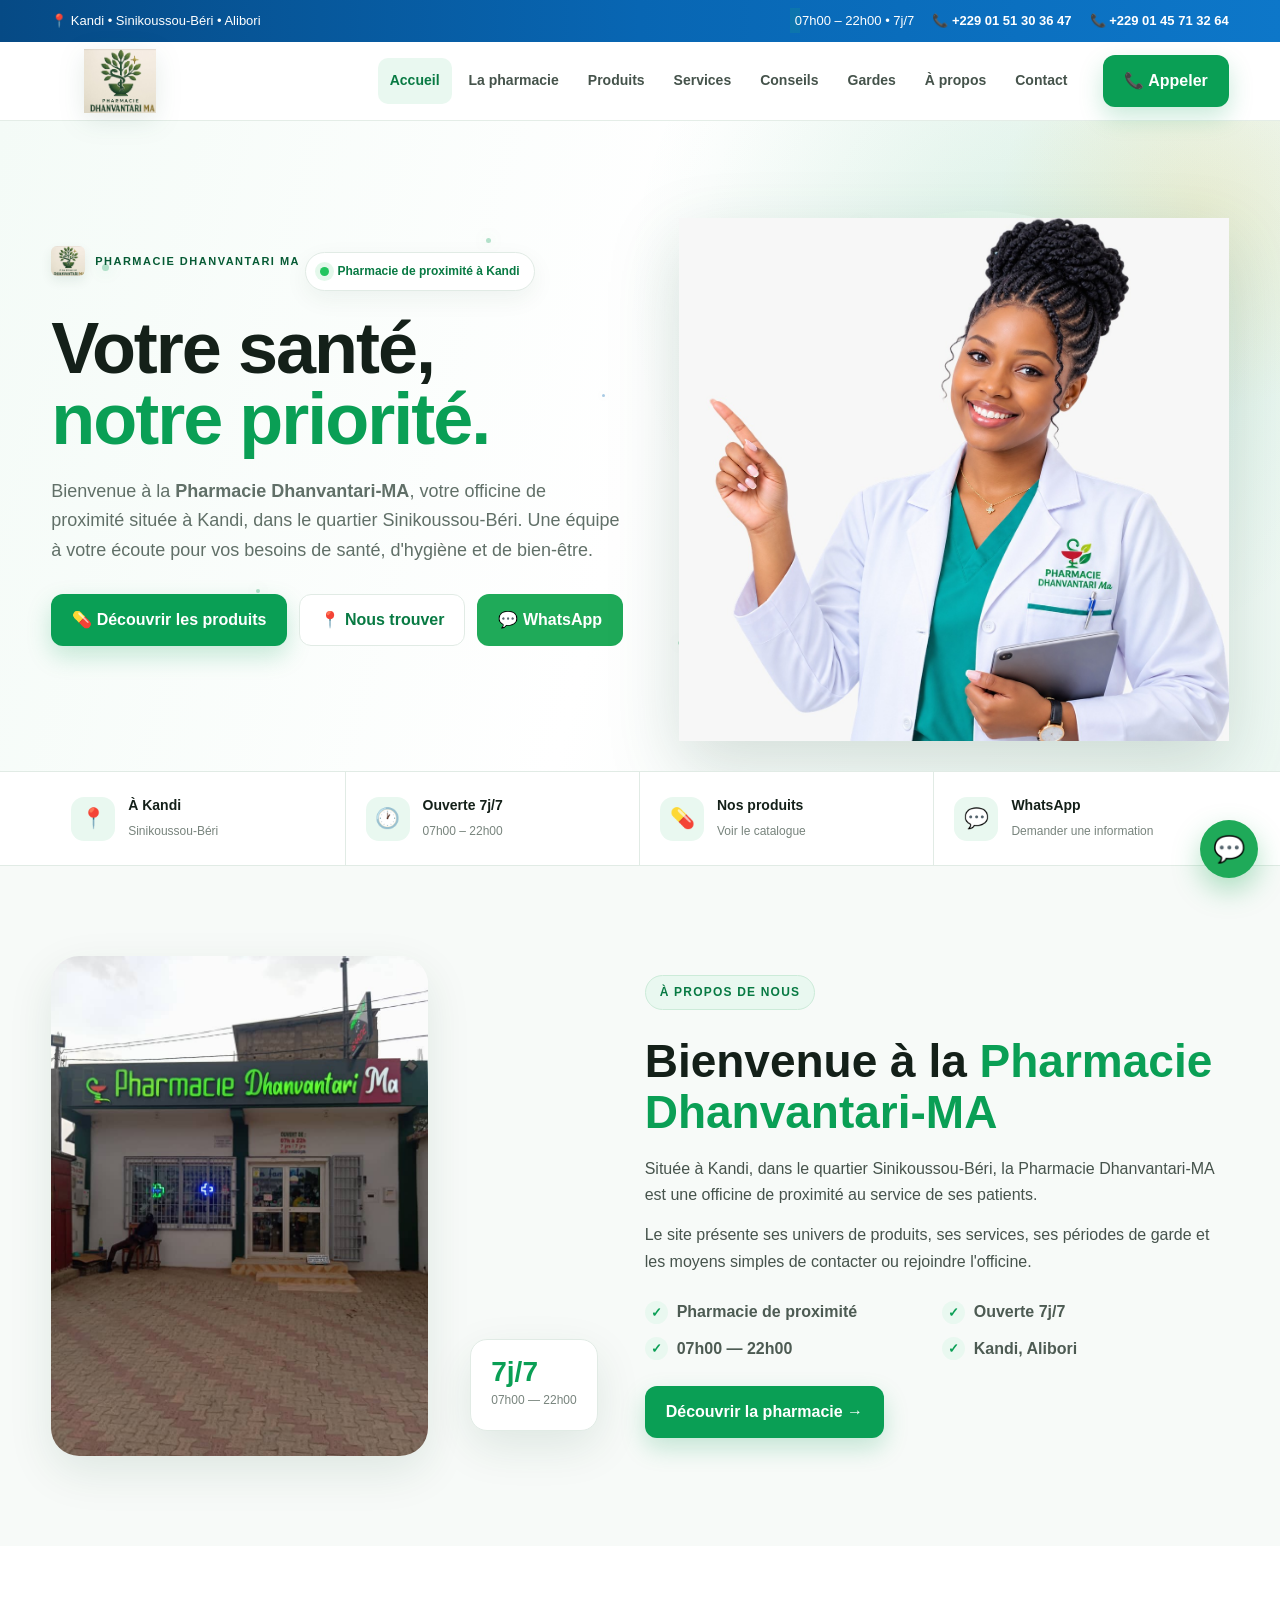
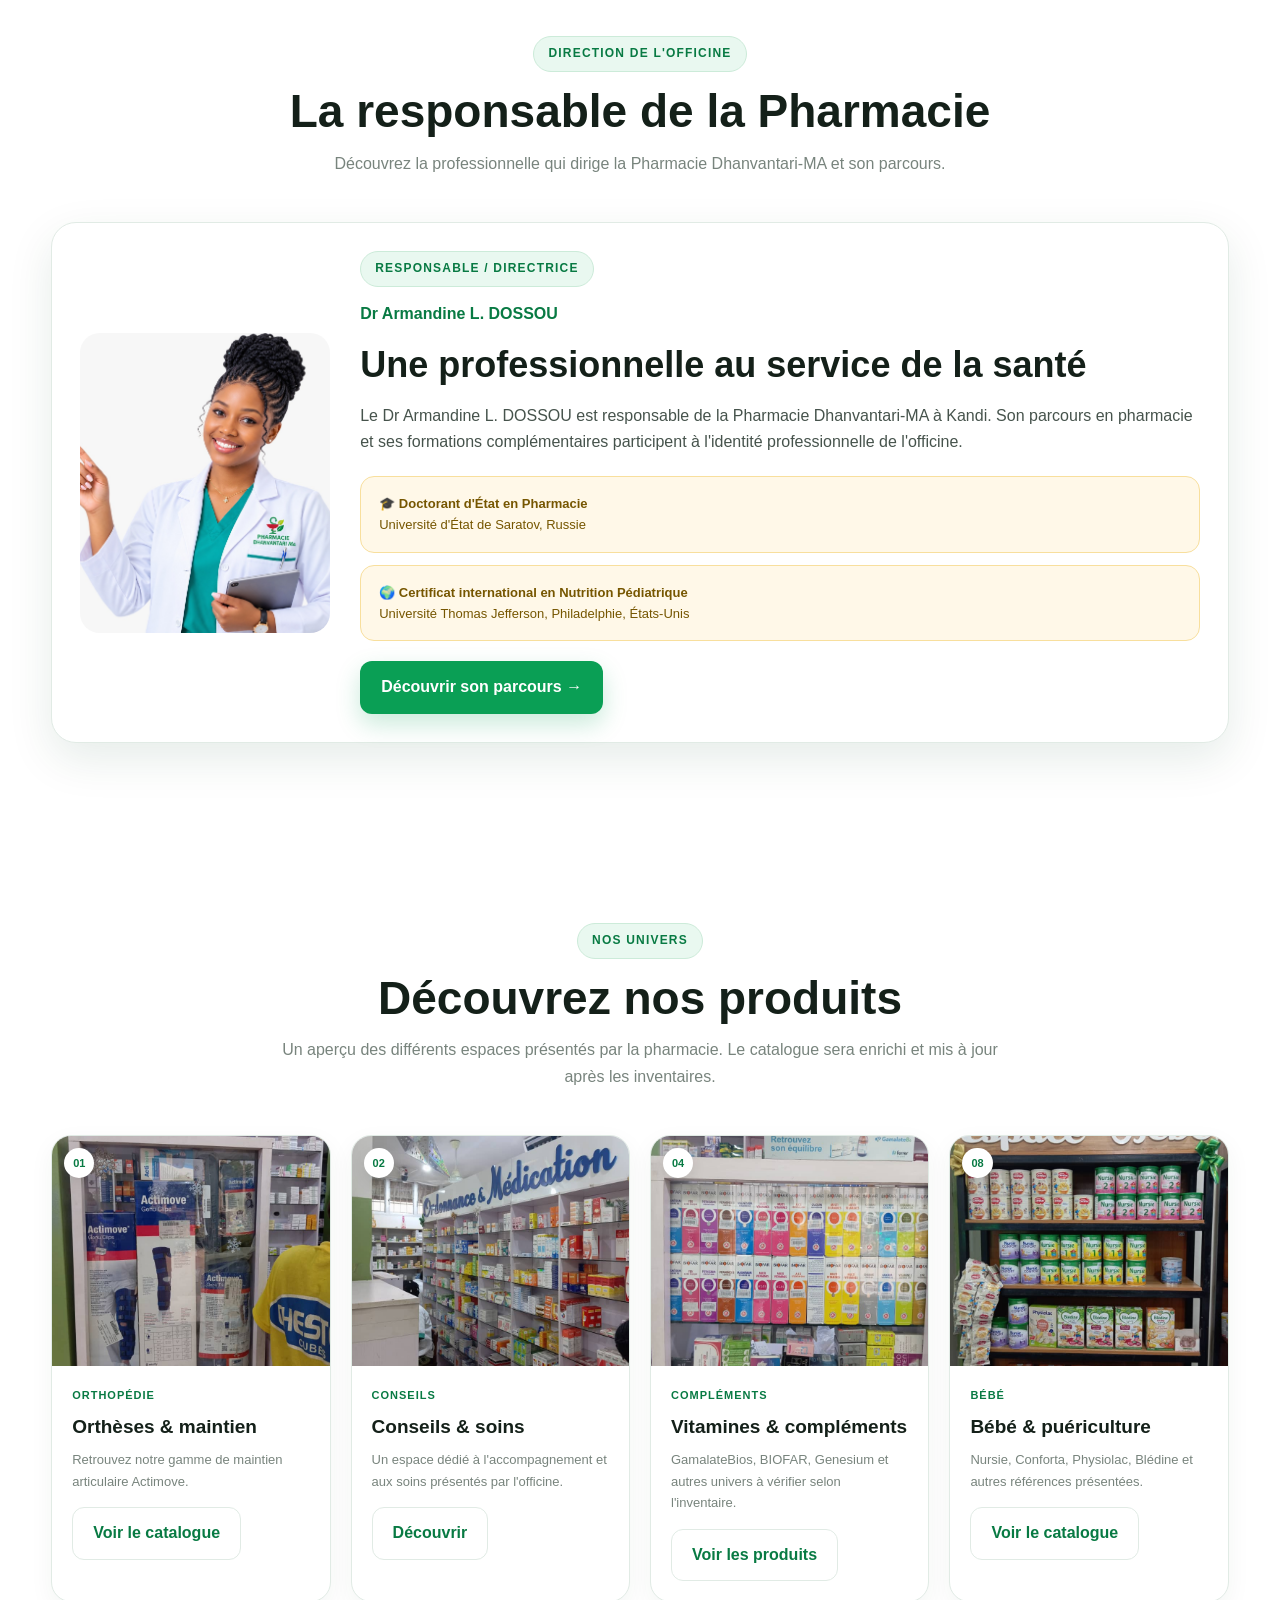
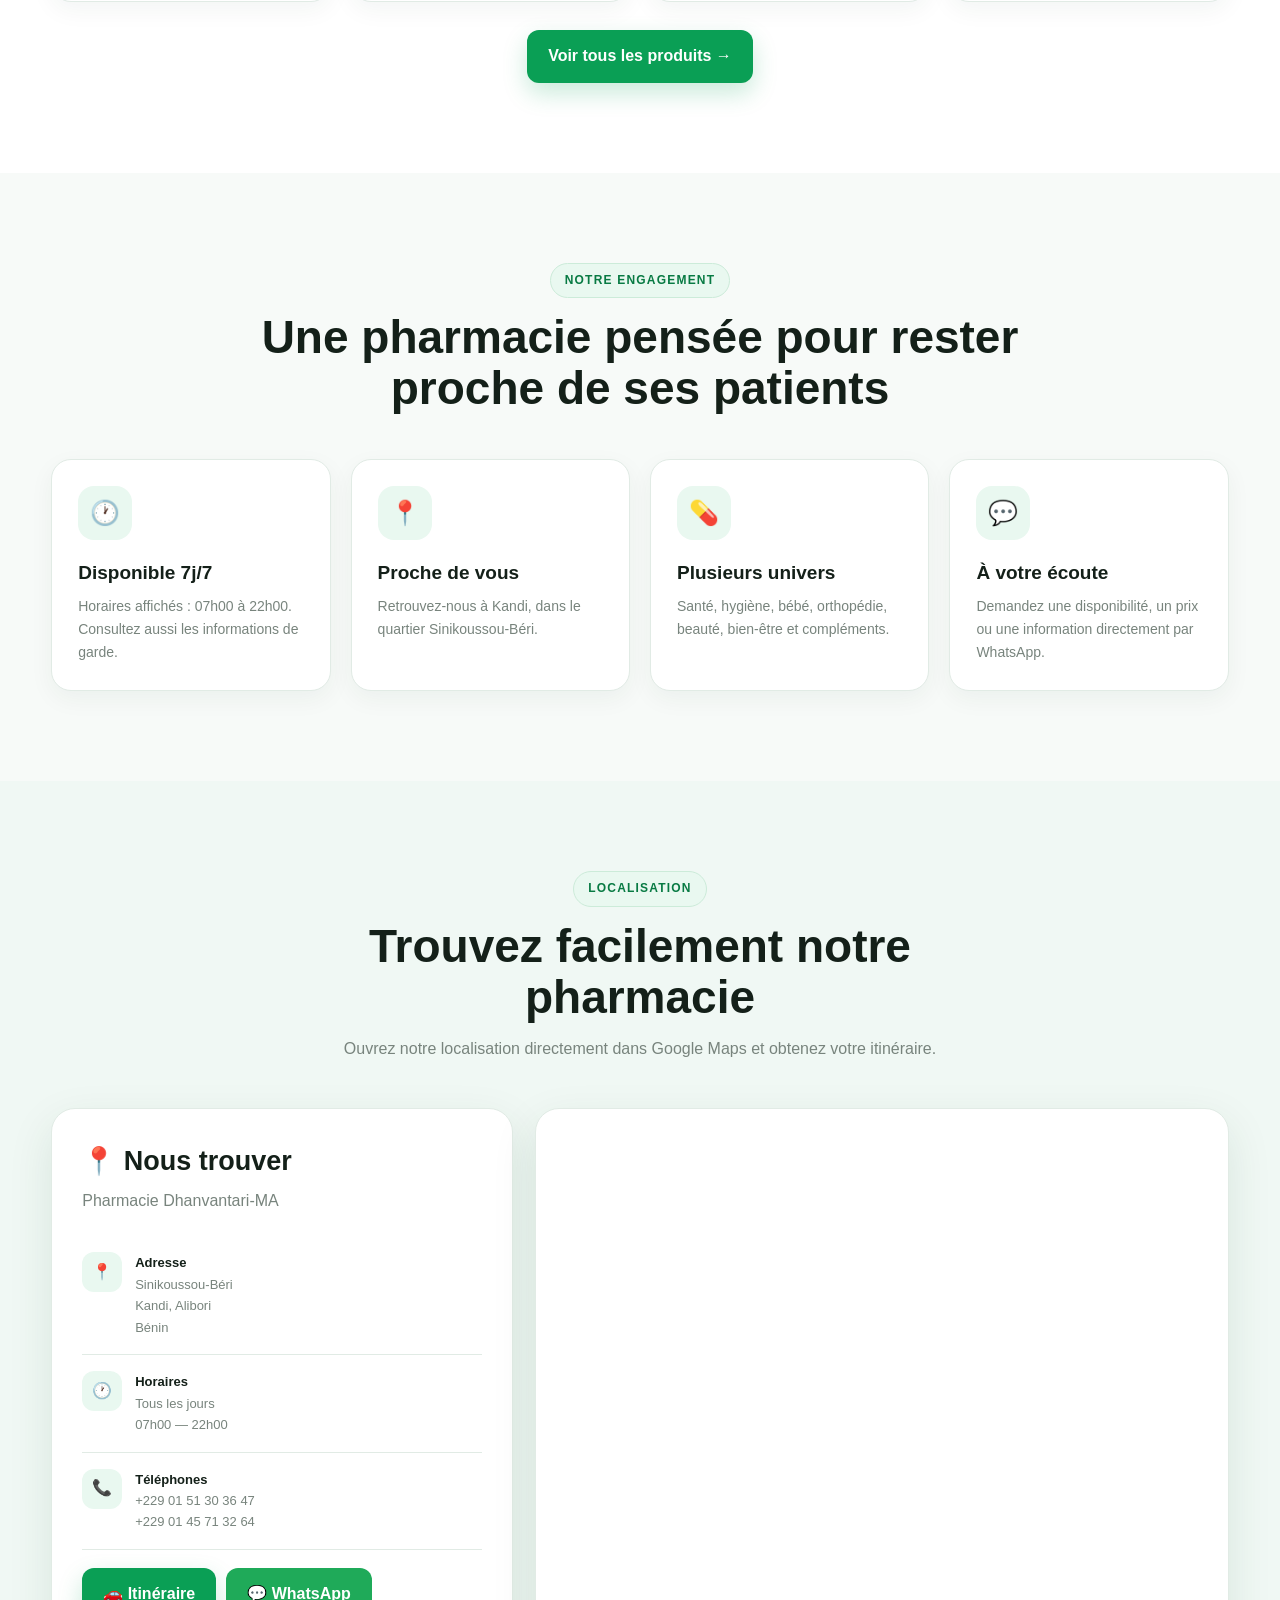
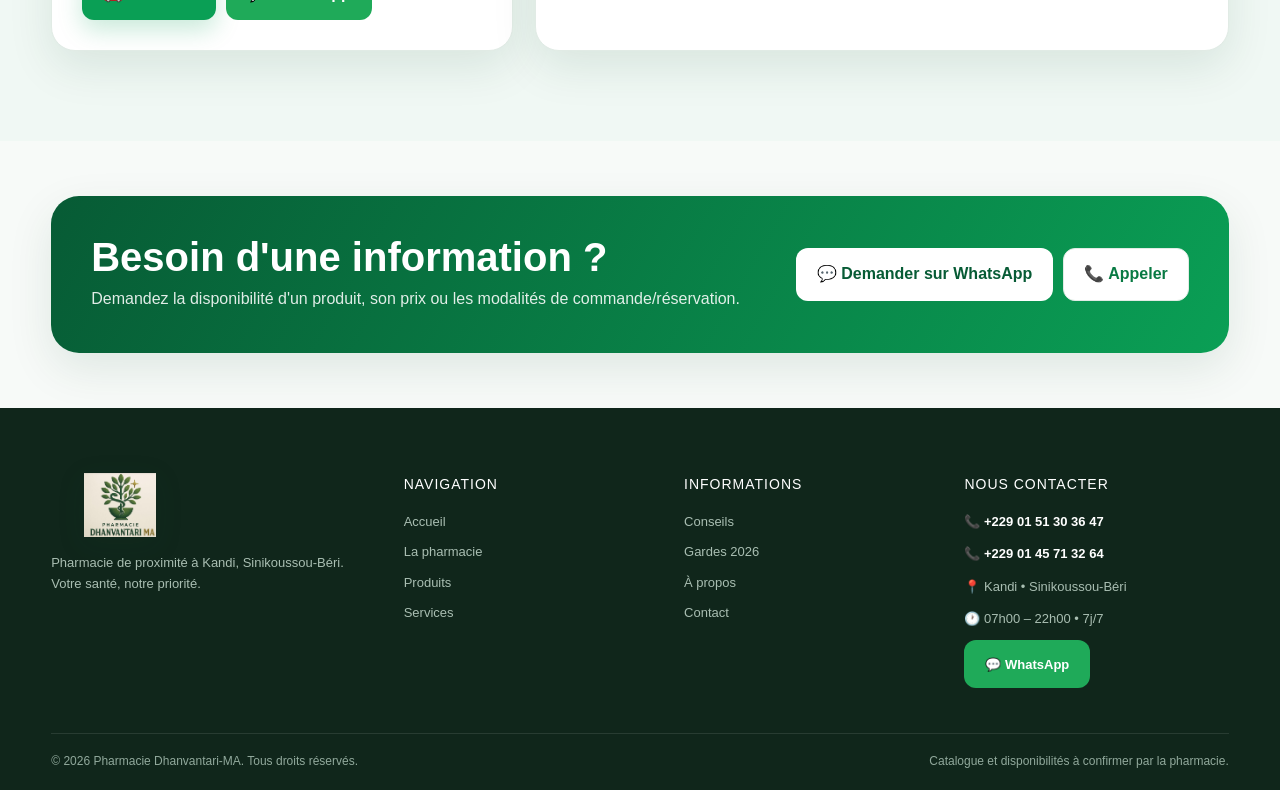
==== commit 41f813a6: "Rename index-dhanvantari-v2 (1).html to index.html" ====
--- a/index.html
+++ b/index.html
@@ -9,14 +9,13 @@
 <link rel="stylesheet" href="style.css">
 </head>
 <body class="home-page">
+
 <!-- Animation d'accueil — index uniquement -->
 <div class="home-intro" id="homeIntro" aria-label="Pharmacie Dhanvantari-MA">
   <div class="intro-orbit intro-orbit-one"></div>
   <div class="intro-orbit intro-orbit-two"></div>
   <div class="intro-glow"></div>
-  <div class="intro-logo-wrap">
-    <img src="logo.jpeg" alt="Pharmacie Dhanvantari-MA" class="intro-logo">
-  </div>
+  <div class="intro-logo-wrap"><img src="logo.jpeg" alt="Pharmacie Dhanvantari-MA" class="intro-logo"></div>
   <div class="intro-title">PHARMACIE <span>DHANVANTARI MA</span></div>
   <div class="intro-line"></div>
   <div class="intro-subtitle">Votre santé, notre priorité.</div>
@@ -32,6 +31,7 @@
     </div>
   </div>
 </div>
+
 <header class="header">
   <div class="container nav">
     <a class="logo" href="index.html" aria-label="Pharmacie Dhanvantari-MA - Accueil">
@@ -53,6 +53,7 @@
 </header>
 
 <main>
+
 <section class="hero">
   <div class="hero-particles" aria-hidden="true">
     <i></i><i></i><i></i><i></i><i></i><i></i><i></i><i></i>
@@ -70,7 +71,7 @@
       </div>
     </div>
     <div class="hero-image reveal">
-      <img src="pharmacienne.jpeg" alt="Pharmacienne de la Pharmacie Dhanvantari-MA" onerror="this.style.display='none';this.nextElementSibling.style.display='grid'">
+      <img src="pharmacienne.jpeg" alt="Dr Armandine L. DOSSOU, responsable de la Pharmacie Dhanvantari-MA" onerror="this.style.display='none';this.nextElementSibling.style.display='grid'">
       <div class="hero-placeholder" style="display:none">
         <div><strong>Photo de la pharmacienne</strong><br><span class="small">Placez <b>pharmacienne.jpeg</b> à la racine du projet.</span></div>
       </div>
@@ -105,6 +106,45 @@
         <div><span class="check">✓</span> Kandi, Alibori</div>
       </div>
       <a class="btn btn-primary" href="pharmacie.html">Découvrir la pharmacie →</a>
+    </div>
+  </div>
+</section>
+
+<!-- NOUVEAU : aperçu de la responsable -->
+<section class="section" style="background:#fff">
+  <div class="container">
+    <div class="section-heading reveal">
+      <div class="section-label">Direction de l'officine</div>
+      <h2>La responsable de la Pharmacie</h2>
+      <p>Découvrez la professionnelle qui dirige la Pharmacie Dhanvantari-MA et son parcours.</p>
+    </div>
+
+    <div class="team-card reveal">
+      <div class="team-photo">
+        <img src="pharmacienne.jpeg"
+             alt="Dr Armandine L. DOSSOU, responsable de la Pharmacie Dhanvantari-MA"
+             onerror="this.style.display='none';this.parentElement.innerHTML='<div style=&quot;height:100%;display:grid;place-items:center;padding:30px;text-align:center;color:#087a43;font-weight:800&quot;>Photo de la responsable<br>à ajouter : pharmacienne.jpeg</div>'">
+      </div>
+
+      <div class="team-copy">
+        <div class="section-label">Responsable / Directrice</div>
+        <div class="role">Dr Armandine L. DOSSOU</div>
+        <h2>Une professionnelle au service de la santé</h2>
+        <p>Le Dr Armandine L. DOSSOU est responsable de la Pharmacie Dhanvantari-MA à Kandi. Son parcours en pharmacie et ses formations complémentaires participent à l'identité professionnelle de l'officine.</p>
+
+        <div style="display:grid;gap:12px;margin:20px 0;">
+          <div class="notice" style="margin:0;">
+            <strong>🎓 Doctorant d'État en Pharmacie</strong><br>
+            Université d'État de Saratov, Russie
+          </div>
+          <div class="notice" style="margin:0;">
+            <strong>🌍 Certificat international en Nutrition Pédiatrique</strong><br>
+            Université Thomas Jefferson, Philadelphie, États-Unis
+          </div>
+        </div>
+
+        <a class="btn btn-primary" href="a-propos.html">Découvrir son parcours →</a>
+      </div>
     </div>
   </div>
 </section>
--- a/style.css
+++ b/style.css
@@ -347,7 +347,7 @@
   background:
     radial-gradient(circle at 50% 45%,rgba(255,255,255,.98),rgba(236,248,241,.98) 58%,rgba(218,241,227,.99));
   overflow:hidden;
-  animation:introExit .9s cubic-bezier(.77,0,.18,1) 2.35s forwards;
+  animation:introExit 2s cubic-bezier(.77,0,.18,1) 5s forwards;
   pointer-events:none;
 }
 .home-intro::before{
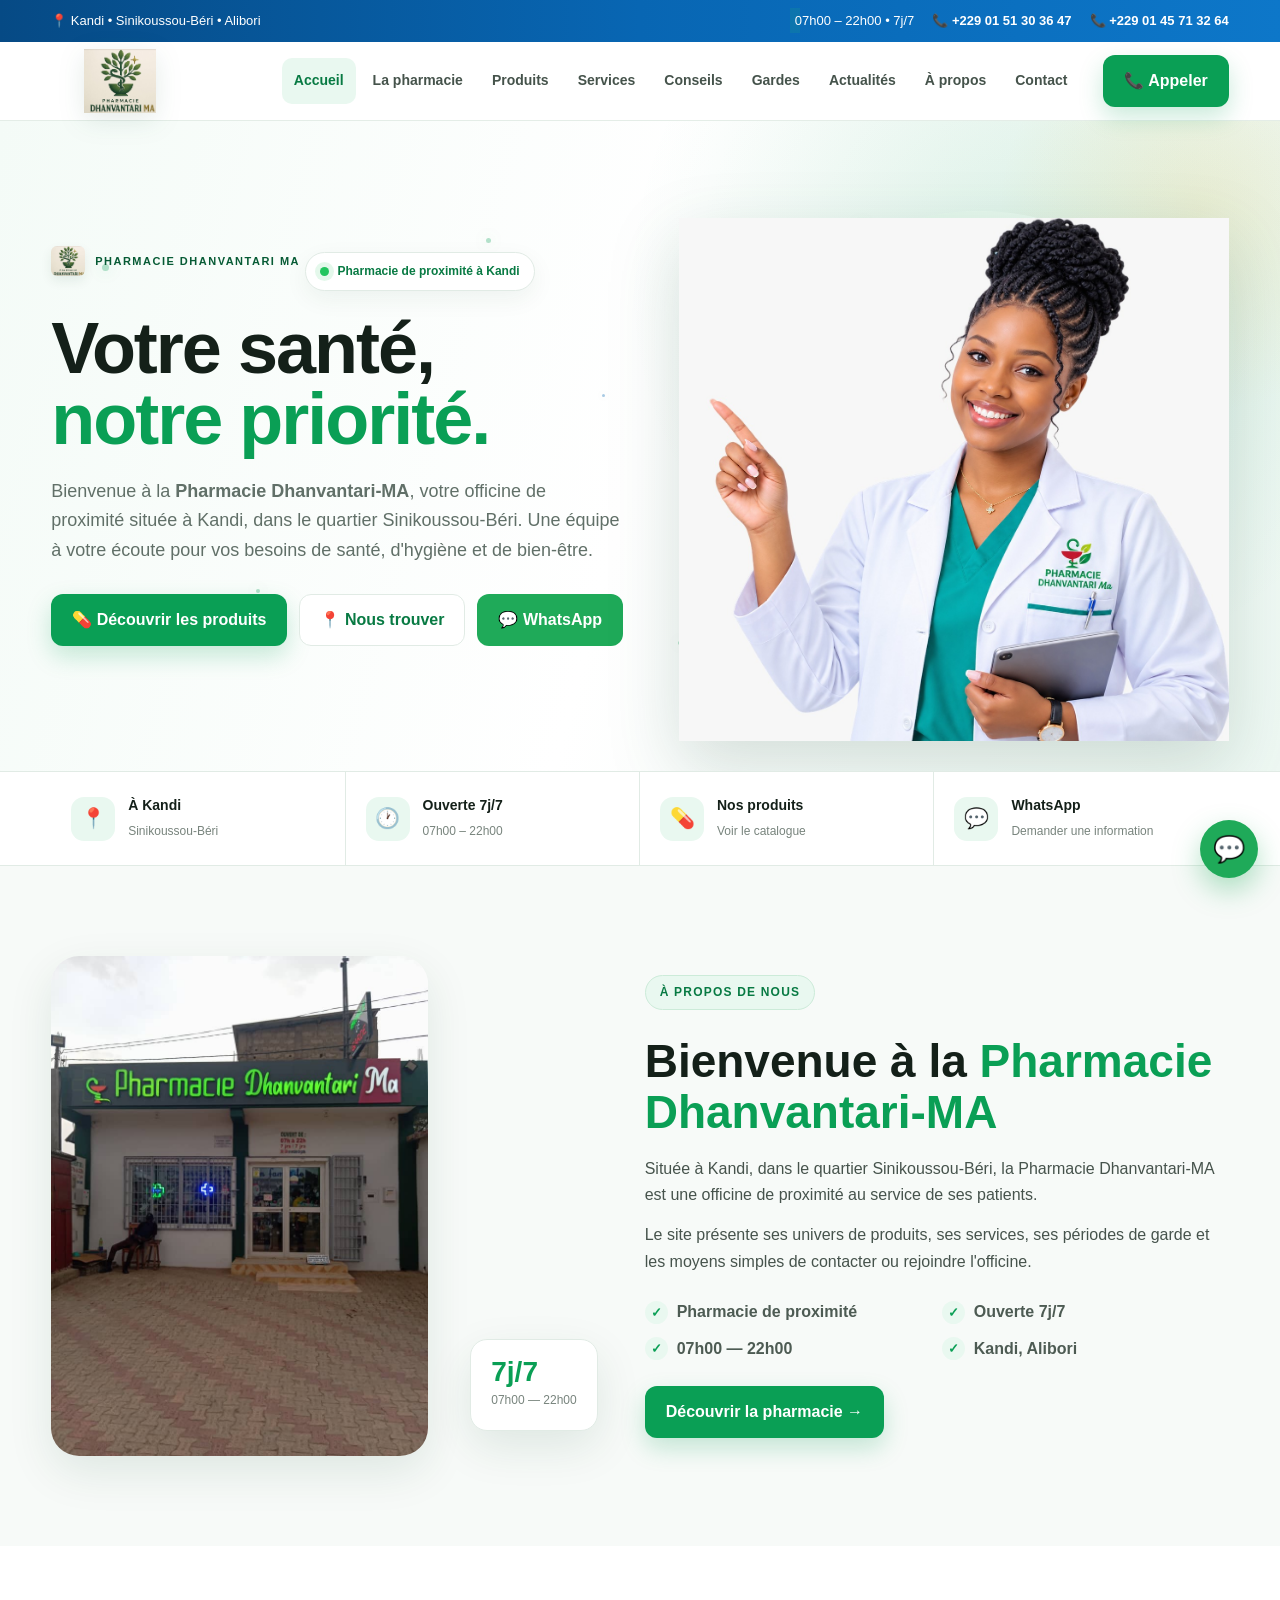
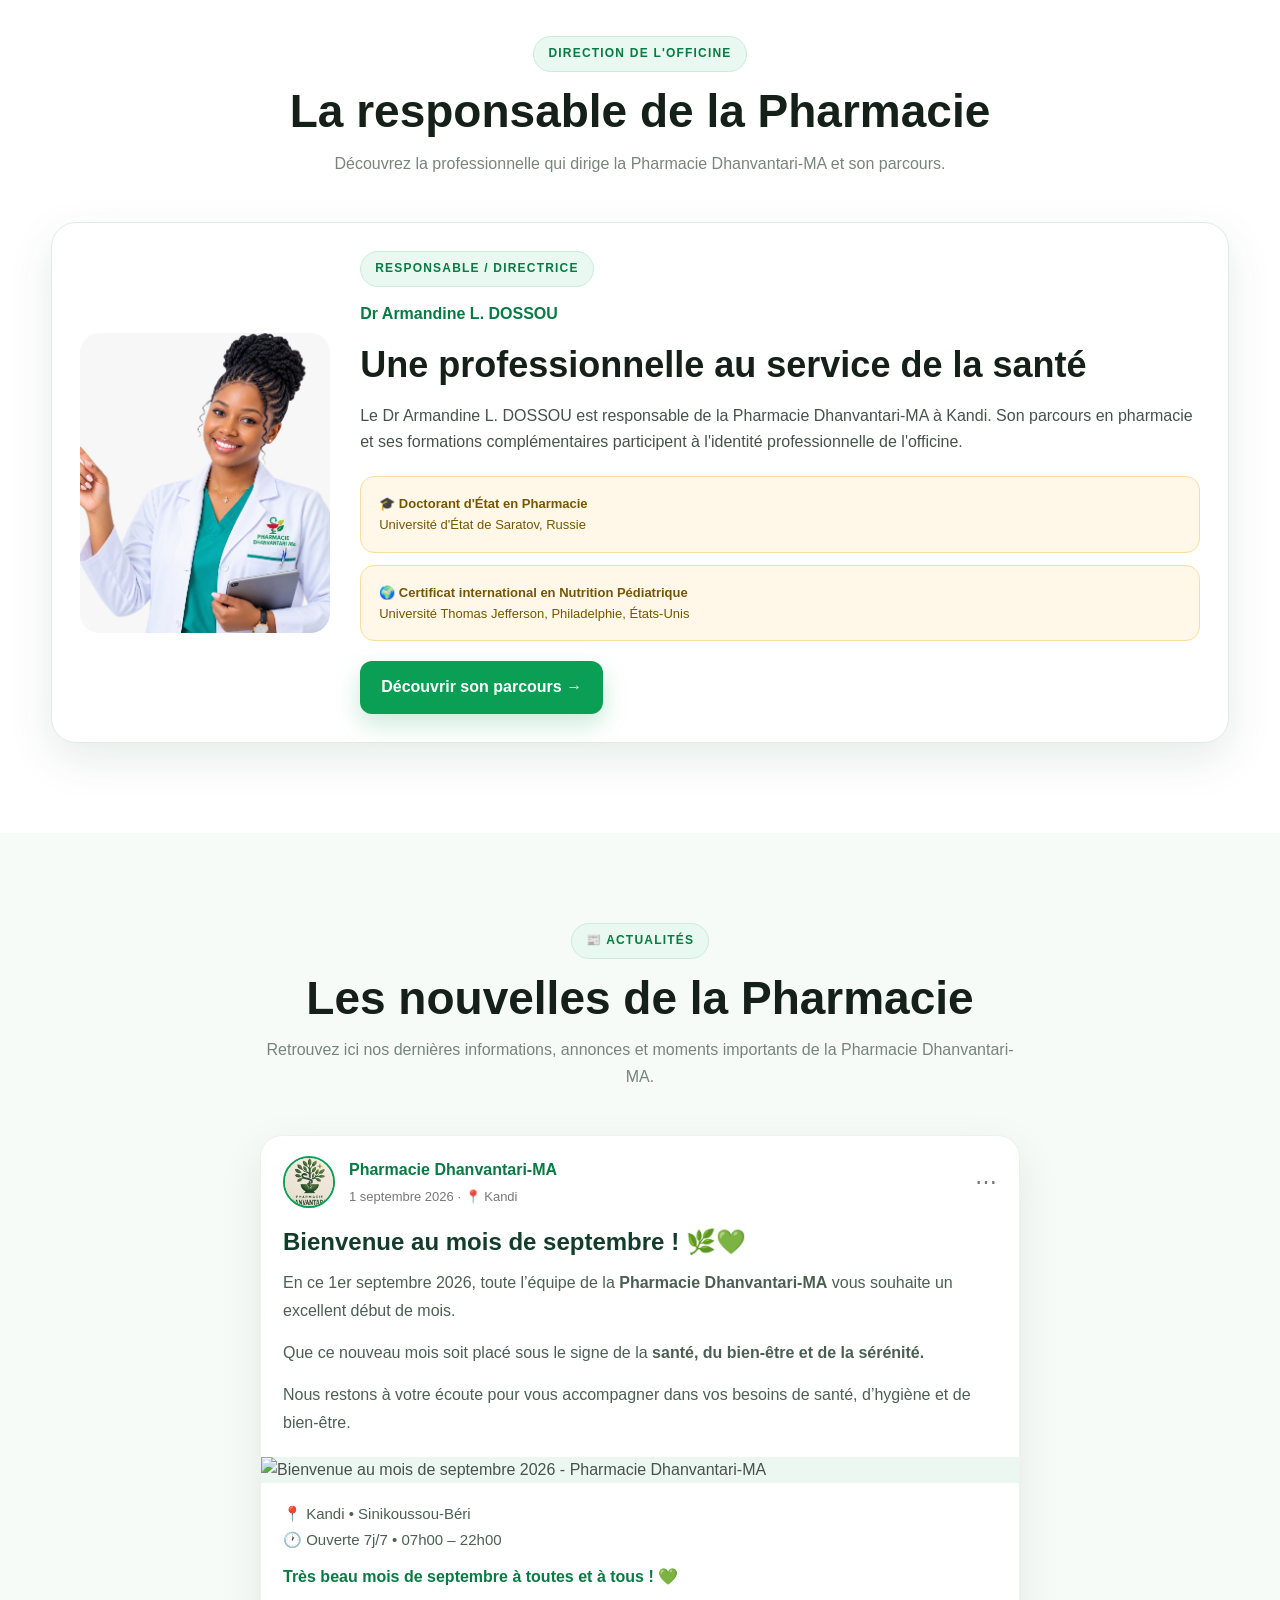
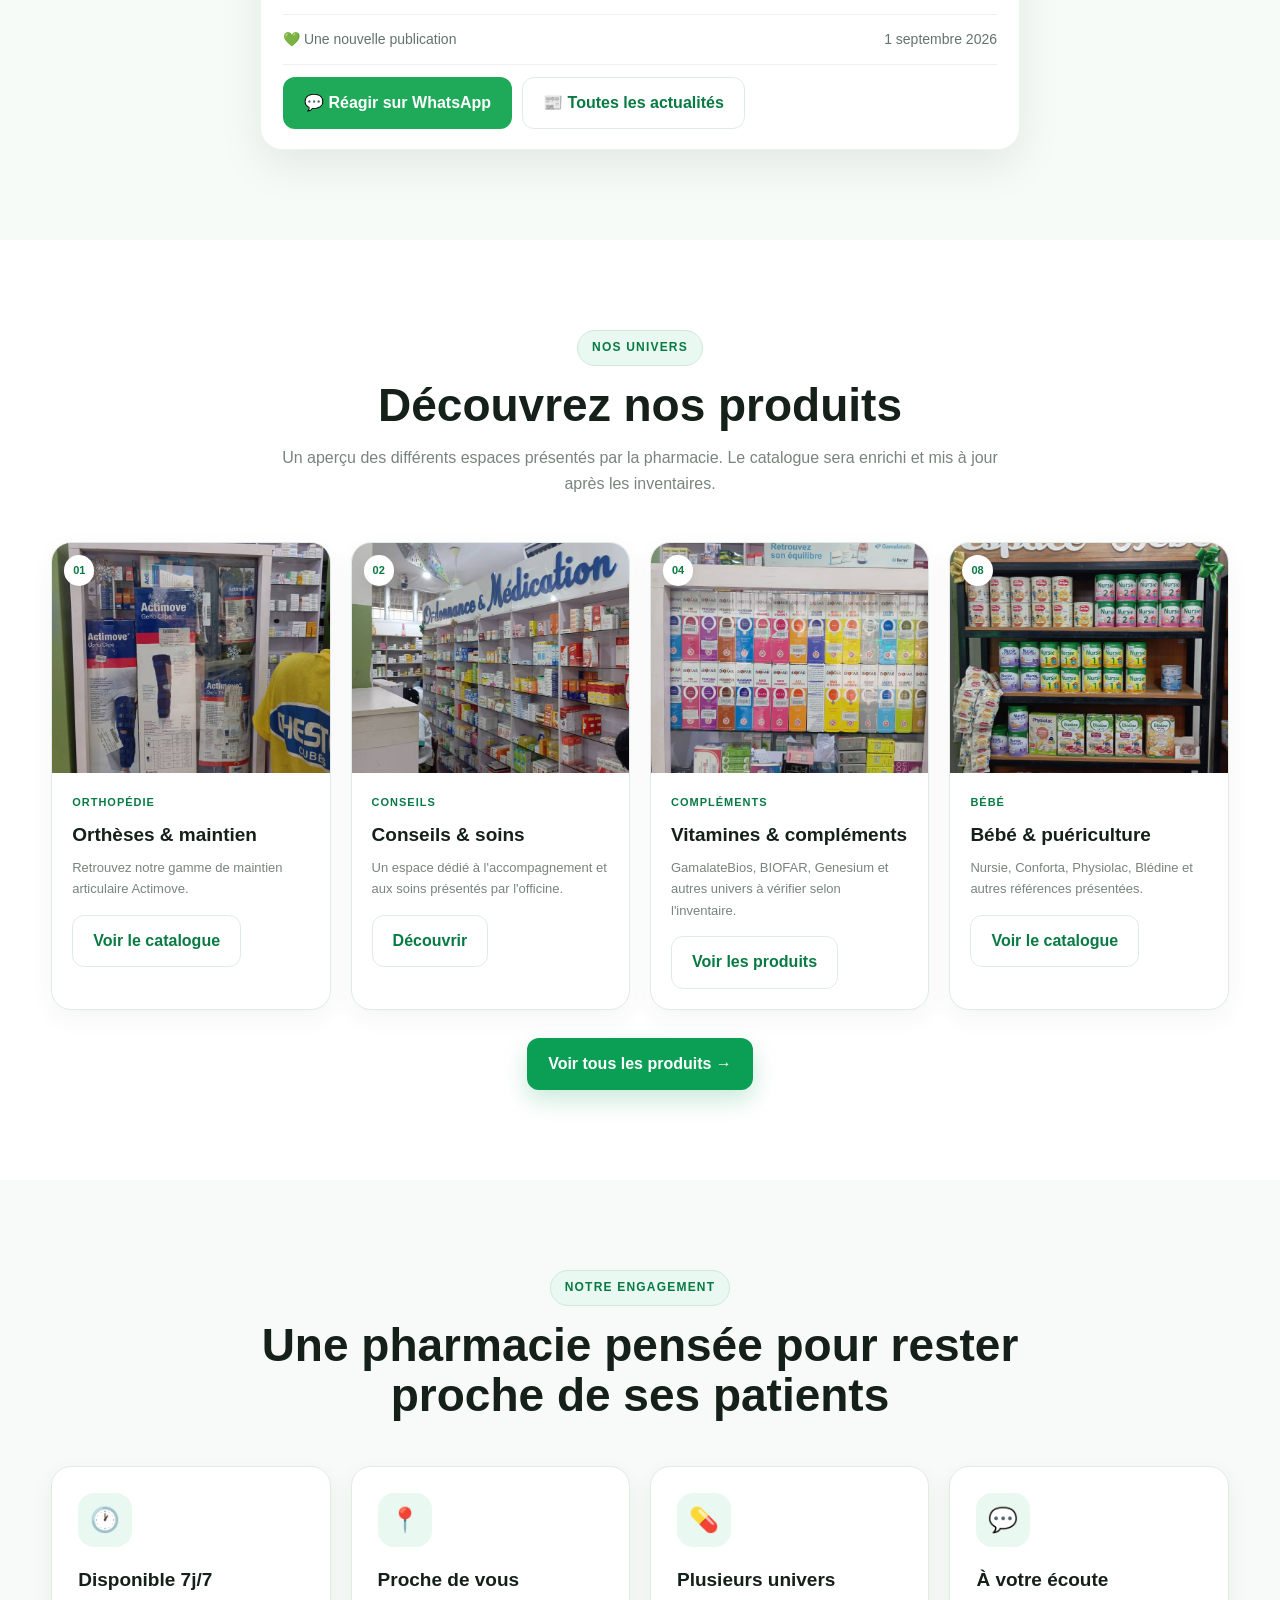
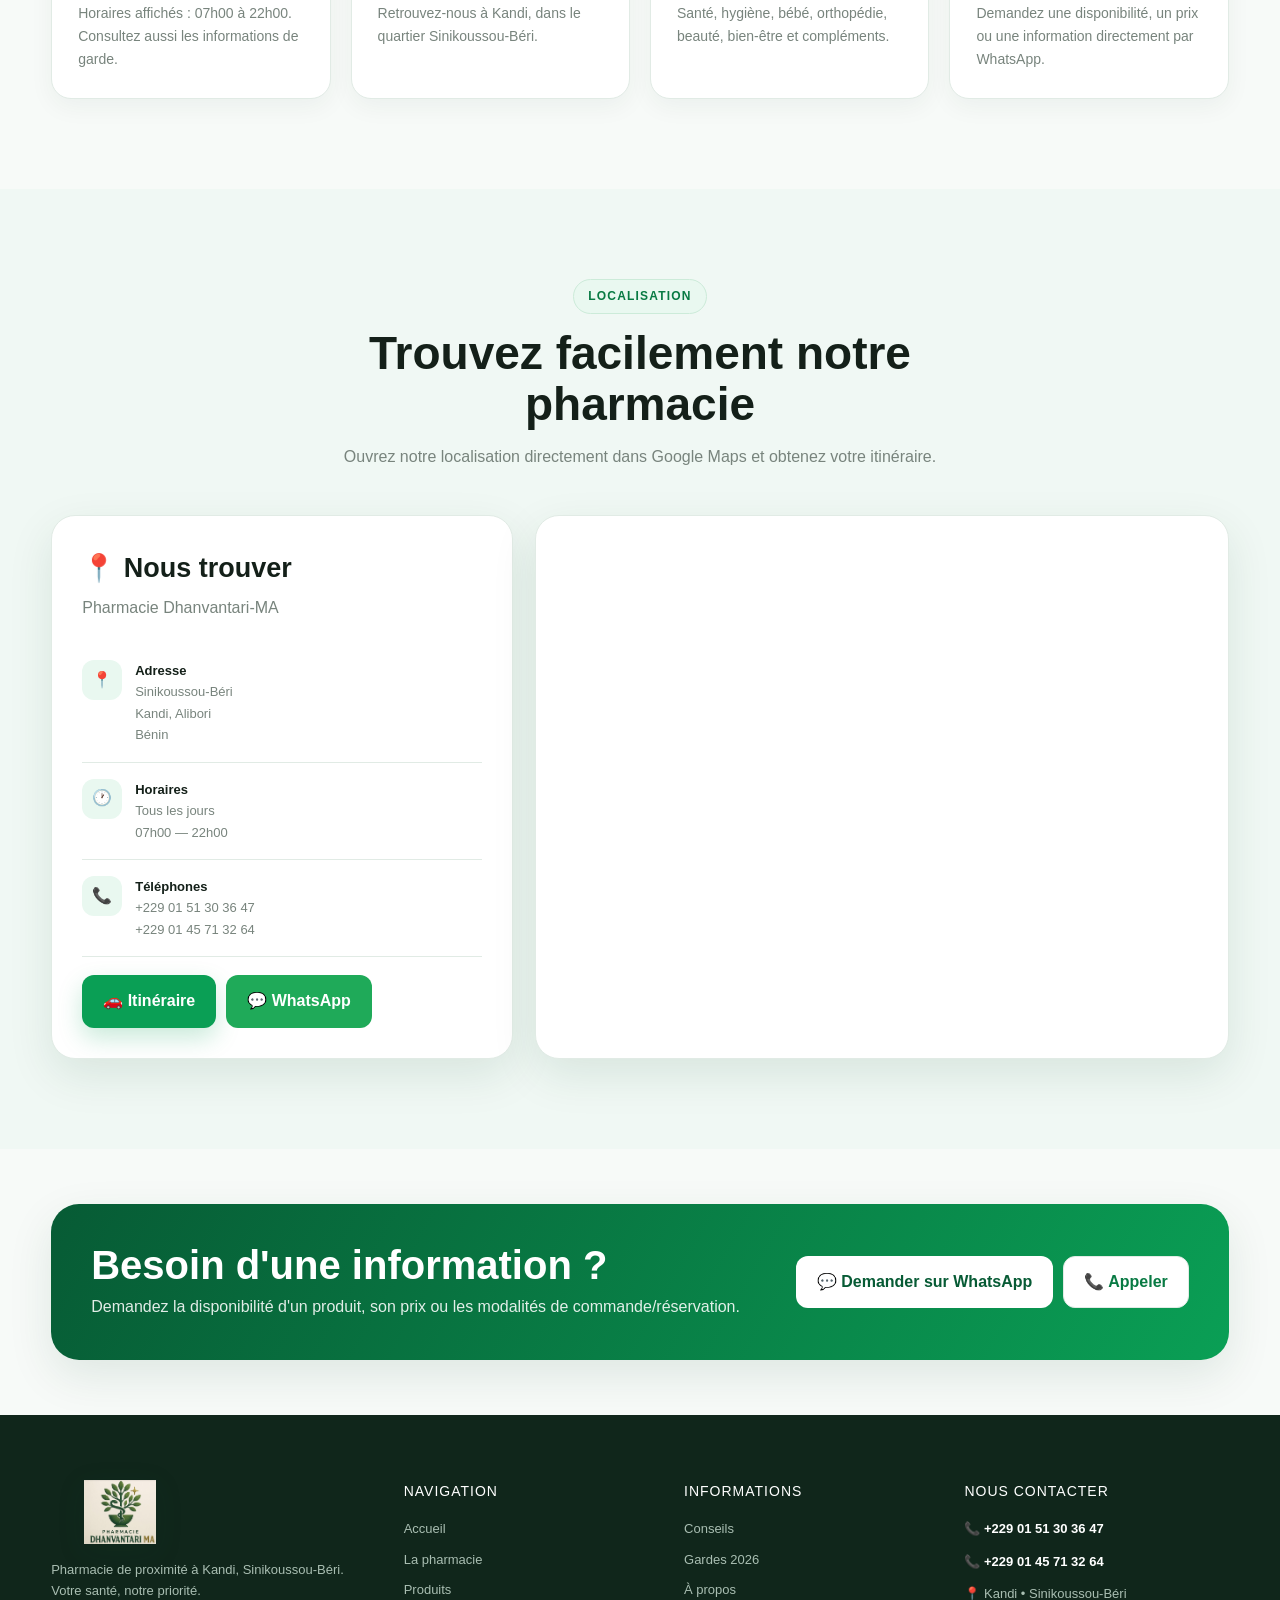
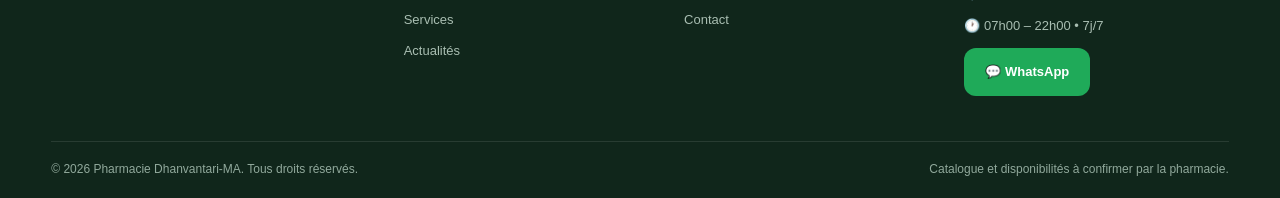
==== commit f68a3168: "Update index.html" ====
--- a/index.html
+++ b/index.html
@@ -3,11 +3,114 @@
 <head>
 <meta charset="UTF-8">
 <meta name="viewport" content="width=device-width, initial-scale=1.0">
-<title>Pharmacie Dhanvantari-MA | Kandi – Sinikoussou-Béri</title>
-<meta name="description" content="Pharmacie Dhanvantari-MA à Kandi, Sinikoussou-Béri. Produits, services, horaires, gardes, contact, WhatsApp et itinéraire Google Maps.">
+
+<title>Pharmacie Dhanvantari-MA à Kandi | Pharmacie au Bénin</title>
+
+<meta name="description" content="Pharmacie Dhanvantari-MA à Kandi, Sinikoussou-Béri, Alibori, Bénin. Découvrez nos services, produits, conseils, horaires, contacts et itinéraire. Ouverte 7j/7 de 7h à 22h.">
+
+<meta name="robots" content="index, follow">
 <meta name="theme-color" content="#0a9f55">
+
+<link rel="canonical" href="https://www.pharmaciedhanvantarima.com/">
+
+<!-- Favicon -->
+<link rel="icon" type="image/jpeg" href="https://www.pharmaciedhanvantarima.com/logo.jpeg">
+<link rel="apple-touch-icon" href="https://www.pharmaciedhanvantarima.com/logo.jpeg">
+
+<!-- Preload hero image for LCP -->
+<link rel="preload" as="image" href="https://www.pharmaciedhanvantarima.com/pharmacienne.jpeg">
+
+<!-- Open Graph -->
+<meta property="og:type" content="website">
+<meta property="og:site_name" content="Pharmacie Dhanvantari-MA">
+<meta property="og:title" content="Pharmacie Dhanvantari-MA à Kandi | Pharmacie au Bénin">
+<meta property="og:description" content="Pharmacie de proximité à Kandi, Sinikoussou-Béri, Alibori. Ouverte 7j/7 de 7h à 22h. Produits, services, conseils, contact, WhatsApp et itinéraire.">
+<meta property="og:url" content="https://www.pharmaciedhanvantarima.com/">
+<meta property="og:image" content="https://www.pharmaciedhanvantarima.com/ph1.jpeg">
+<meta property="og:locale" content="fr_FR">
+
+<!-- Twitter Card -->
+<meta name="twitter:card" content="summary_large_image">
+<meta name="twitter:title" content="Pharmacie Dhanvantari-MA à Kandi | Pharmacie au Bénin">
+<meta name="twitter:description" content="Pharmacie de proximité à Kandi, Sinikoussou-Béri, Alibori. Ouverte 7j/7 de 7h à 22h. Produits, services, conseils, contact, WhatsApp et itinéraire.">
+<meta name="twitter:image" content="https://www.pharmaciedhanvantarima.com/ph1.jpeg">
+
 <link rel="stylesheet" href="style.css">
+
+<!-- Données structurées JSON-LD -->
+<script type="application/ld+json">
+{
+  "@context": "https://schema.org",
+  "@graph": [
+    {
+      "@type": "Pharmacy",
+      "@id": "https://www.pharmaciedhanvantarima.com/#pharmacy",
+      "name": "Pharmacie Dhanvantari-MA",
+      "url": "https://www.pharmaciedhanvantarima.com/",
+      "logo": "https://www.pharmaciedhanvantarima.com/logo.jpeg",
+      "image": [
+        "https://www.pharmaciedhanvantarima.com/ph1.jpeg",
+        "https://www.pharmaciedhanvantarima.com/ph2.jpeg"
+      ],
+      "telephone": [
+        "+2290151303647",
+        "+2290145713264"
+      ],
+      "address": {
+        "@type": "PostalAddress",
+        "streetAddress": "Sinikoussou-Béri",
+        "addressLocality": "Kandi",
+        "addressRegion": "Alibori",
+        "addressCountry": "BJ"
+      },
+      "openingHoursSpecification": {
+        "@type": "OpeningHoursSpecification",
+        "dayOfWeek": [
+          "Monday",
+          "Tuesday",
+          "Wednesday",
+          "Thursday",
+          "Friday",
+          "Saturday",
+          "Sunday"
+        ],
+        "opens": "07:00",
+        "closes": "22:00"
+      },
+      "priceRange": "Non communiqué",
+      "founder": {
+        "@type": "Person",
+        "name": "Dr Armandine L. DOSSOU"
+      }
+    },
+    {
+      "@type": "WebSite",
+      "@id": "https://www.pharmaciedhanvantarima.com/#website",
+      "url": "https://www.pharmaciedhanvantarima.com/",
+      "name": "Pharmacie Dhanvantari-MA",
+      "publisher": {
+        "@id": "https://www.pharmaciedhanvantarima.com/#pharmacy"
+      }
+    },
+    {
+      "@type": "Person",
+      "@id": "https://www.pharmaciedhanvantarima.com/#person",
+      "name": "Dr Armandine L. DOSSOU",
+      "jobTitle": "Responsable / Directrice",
+      "worksFor": {
+        "@id": "https://www.pharmaciedhanvantarima.com/#pharmacy"
+      },
+      "description": "Doctorant d'État en Pharmacie à l'Université d'État de Saratov, Russie. Certificat International en Nutrition Pédiatrique à l'Université Thomas Jefferson de Philadelphie, États-Unis.",
+      "knowsAbout": [
+        "Pharmacie",
+        "Nutrition Pédiatrique"
+      ]
+    }
+  ]
+}
+</script>
 </head>
+
 <body class="home-page">
 
 <!-- Animation d'accueil — index uniquement -->
@@ -15,224 +118,1541 @@
   <div class="intro-orbit intro-orbit-one"></div>
   <div class="intro-orbit intro-orbit-two"></div>
   <div class="intro-glow"></div>
-  <div class="intro-logo-wrap"><img src="logo.jpeg" alt="Pharmacie Dhanvantari-MA" class="intro-logo"></div>
-  <div class="intro-title">PHARMACIE <span>DHANVANTARI MA</span></div>
+
+  <div class="intro-logo-wrap">
+    <img src="logo.jpeg"
+         alt="Logo de la Pharmacie Dhanvantari-MA à Kandi"
+         class="intro-logo">
+  </div>
+
+  <div class="intro-title">
+    PHARMACIE <span>DHANVANTARI MA</span>
+  </div>
+
   <div class="intro-line"></div>
-  <div class="intro-subtitle">Votre santé, notre priorité.</div>
+
+  <div class="intro-subtitle">
+    Votre santé, notre priorité.
+  </div>
 </div>
 
+
+<!-- BARRE SUPÉRIEURE -->
 <div class="topbar">
   <div class="container topbar-inner">
-    <div class="topbar-left"><span>📍 Kandi • Sinikoussou-Béri • Alibori</span></div>
+
+    <div class="topbar-left">
+      <span>📍 Kandi • Sinikoussou-Béri • Alibori</span>
+    </div>
+
     <div class="topbar-right">
-      <span><span class="status-dot"></span> 07h00 – 22h00 • 7j/7</span>
-      <a href="tel:+2290151303647">📞 +229 01 51 30 36 47</a>
-      <a href="tel:+2290145713264">📞 +229 01 45 71 32 64</a>
-    </div>
+      <span>
+        <span class="status-dot"></span>
+        07h00 – 22h00 • 7j/7
+      </span>
+
+      <a href="tel:+2290151303647">
+        📞 +229 01 51 30 36 47
+      </a>
+
+      <a href="tel:+2290145713264">
+        📞 +229 01 45 71 32 64
+      </a>
+    </div>
+
   </div>
 </div>
 
+
+<!-- HEADER -->
 <header class="header">
+
   <div class="container nav">
-    <a class="logo" href="index.html" aria-label="Pharmacie Dhanvantari-MA - Accueil">
-      <img class="brand-logo" src="logo.jpeg" alt="Logo Pharmacie Dhanvantari-MA">
+
+    <a class="logo"
+       href="index.html"
+       aria-label="Pharmacie Dhanvantari-MA - Accueil">
+
+      <img class="brand-logo"
+           src="logo.jpeg"
+           alt="Logo Pharmacie Dhanvantari-MA">
+
     </a>
-    <nav class="nav-links">
-      <a href="index.html" class="active">Accueil</a>
-      <a href="pharmacie.html">La pharmacie</a>
-      <a href="produits.html">Produits</a>
-      <a href="services.html">Services</a>
-      <a href="conseils.html">Conseils</a>
-      <a href="gardes.html">Gardes</a>
-      <a href="a-propos.html">À propos</a>
-      <a href="contact.html">Contact</a>
+
+
+    <nav class="nav-links" aria-label="Navigation principale">
+
+      <a href="index.html"
+         class="active"
+         aria-current="page">
+        Accueil
+      </a>
+
+      <a href="pharmacie.html">
+        La pharmacie
+      </a>
+
+      <a href="produits.html">
+        Produits
+      </a>
+
+      <a href="services.html">
+        Services
+      </a>
+
+      <a href="conseils.html">
+        Conseils
+      </a>
+
+      <a href="gardes.html">
+        Gardes
+      </a>
+
+      <!-- NOUVEAU -->
+      <a href="#actualites">
+        Actualités
+      </a>
+
+      <a href="a-propos.html">
+        À propos
+      </a>
+
+      <a href="contact.html">
+        Contact
+      </a>
+
     </nav>
-    <a class="btn btn-primary header-call" href="tel:+2290151303647">📞 Appeler</a>
-    <button class="menu-toggle" aria-label="Menu">☰</button>
+
+
+    <a class="btn btn-primary header-call"
+       href="tel:+2290151303647"
+       aria-label="Appeler la Pharmacie Dhanvantari-MA au +229 01 51 30 36 47">
+
+      📞 Appeler
+
+    </a>
+
+
+    <button class="menu-toggle"
+            aria-label="Ouvrir le menu de navigation">
+
+      ☰
+
+    </button>
+
   </div>
+
 </header>
 
+
 <main>
 
+
+<!-- ========================================================= -->
+<!-- HERO -->
+<!-- ========================================================= -->
+
 <section class="hero">
+
   <div class="hero-particles" aria-hidden="true">
-    <i></i><i></i><i></i><i></i><i></i><i></i><i></i><i></i>
+    <i></i>
+    <i></i>
+    <i></i>
+    <i></i>
+    <i></i>
+    <i></i>
+    <i></i>
+    <i></i>
   </div>
+
+
   <div class="container hero-grid">
+
     <div class="hero-copy reveal">
-      <div class="hero-brand-badge"><img src="logo.jpeg" alt="" aria-hidden="true"><span>PHARMACIE DHANVANTARI MA</span></div>
-      <div class="hero-badge"><span class="status-dot"></span> Pharmacie de proximité à Kandi</div>
-      <h1>Votre santé,<br><span>notre priorité.</span></h1>
-      <p>Bienvenue à la <strong>Pharmacie Dhanvantari-MA</strong>, votre officine de proximité située à Kandi, dans le quartier Sinikoussou-Béri. Une équipe à votre écoute pour vos besoins de santé, d'hygiène et de bien-être.</p>
+
+      <div class="hero-brand-badge">
+
+        <img src="logo.jpeg"
+             alt=""
+             aria-hidden="true">
+
+        <span>
+          PHARMACIE DHANVANTARI MA
+        </span>
+
+      </div>
+
+
+      <div class="hero-badge">
+
+        <span class="status-dot"></span>
+
+        Pharmacie de proximité à Kandi
+
+      </div>
+
+
+      <h1>
+        Votre santé,<br>
+        <span>notre priorité.</span>
+      </h1>
+
+
+      <p>
+        Bienvenue à la
+        <strong>Pharmacie Dhanvantari-MA</strong>,
+        votre officine de proximité située à Kandi,
+        dans le quartier Sinikoussou-Béri.
+        Une équipe à votre écoute pour vos besoins de santé,
+        d'hygiène et de bien-être.
+      </p>
+
+
       <div class="hero-actions">
-        <a class="btn btn-primary" href="produits.html">💊 Découvrir les produits</a>
-        <a class="btn btn-outline" href="contact.html">📍 Nous trouver</a>
-        <button class="btn btn-whatsapp" data-whatsapp="Bonjour Pharmacie Dhanvantari-MA, je souhaite obtenir des informations.">💬 WhatsApp</button>
-      </div>
-    </div>
+
+        <a class="btn btn-primary"
+           href="produits.html">
+
+          💊 Découvrir les produits
+
+        </a>
+
+
+        <a class="btn btn-outline"
+           href="contact.html">
+
+          📍 Nous trouver
+
+        </a>
+
+
+        <button class="btn btn-whatsapp"
+                data-whatsapp="Bonjour Pharmacie Dhanvantari-MA, je souhaite obtenir des informations.">
+
+          💬 WhatsApp
+
+        </button>
+
+      </div>
+
+    </div>
+
+
     <div class="hero-image reveal">
-      <img src="pharmacienne.jpeg" alt="Dr Armandine L. DOSSOU, responsable de la Pharmacie Dhanvantari-MA" onerror="this.style.display='none';this.nextElementSibling.style.display='grid'">
+
+      <img src="pharmacienne.jpeg"
+           alt="Dr Armandine L. DOSSOU, responsable de la Pharmacie Dhanvantari-MA"
+           onerror="this.style.display='none';this.nextElementSibling.style.display='grid'">
+
+
       <div class="hero-placeholder" style="display:none">
-        <div><strong>Photo de la pharmacienne</strong><br><span class="small">Placez <b>pharmacienne.jpeg</b> à la racine du projet.</span></div>
-      </div>
-    </div>
+
+        <div>
+          <strong>Photo de la pharmacienne</strong>
+          <br>
+          <span class="small">
+            Placez <b>pharmacienne.jpeg</b>
+            à la racine du projet.
+          </span>
+        </div>
+
+      </div>
+
+    </div>
+
   </div>
+
 </section>
 
+
+<!-- ========================================================= -->
+<!-- QUICK STRIP -->
+<!-- ========================================================= -->
+
 <section class="quick-strip">
+
   <div class="container quick-grid">
-    <a class="quick-card" href="contact.html"><div class="quick-icon">📍</div><div><strong>À Kandi</strong><span>Sinikoussou-Béri</span></div></a>
-    <a class="quick-card" href="gardes.html"><div class="quick-icon">🕐</div><div><strong>Ouverte 7j/7</strong><span>07h00 – 22h00</span></div></a>
-    <a class="quick-card" href="produits.html"><div class="quick-icon">💊</div><div><strong>Nos produits</strong><span>Voir le catalogue</span></div></a>
-    <a class="quick-card" href="contact.html"><div class="quick-icon">💬</div><div><strong>WhatsApp</strong><span>Demander une information</span></div></a>
+
+    <a class="quick-card"
+       href="contact.html">
+
+      <div class="quick-icon">
+        📍
+      </div>
+
+      <div>
+        <strong>À Kandi</strong>
+        <span>Sinikoussou-Béri</span>
+      </div>
+
+    </a>
+
+
+    <a class="quick-card"
+       href="gardes.html">
+
+      <div class="quick-icon">
+        🕐
+      </div>
+
+      <div>
+        <strong>Ouverte 7j/7</strong>
+        <span>07h00 – 22h00</span>
+      </div>
+
+    </a>
+
+
+    <a class="quick-card"
+       href="produits.html">
+
+      <div class="quick-icon">
+        💊
+      </div>
+
+      <div>
+        <strong>Nos produits</strong>
+        <span>Voir le catalogue</span>
+      </div>
+
+    </a>
+
+
+    <a class="quick-card"
+       href="contact.html">
+
+      <div class="quick-icon">
+        💬
+      </div>
+
+      <div>
+        <strong>WhatsApp</strong>
+        <span>Demander une information</span>
+      </div>
+
+    </a>
+
   </div>
+
 </section>
 
+
+<!-- ========================================================= -->
+<!-- À PROPOS -->
+<!-- ========================================================= -->
+
 <section class="section">
+
   <div class="container about-grid">
+
     <div class="about-photo reveal">
-      <img src="6.jpeg" alt="Pharmacie Dhanvantari-MA à Kandi" onerror="this.style.background='#e9f8f0'">
-      <div class="about-badge"><strong>7j/7</strong><span>07h00 — 22h00</span></div>
-    </div>
+
+      <img src="6.jpeg"
+           alt="Façade ou espace de la Pharmacie Dhanvantari-MA à Kandi"
+           loading="lazy"
+           onerror="this.style.background='#e9f8f0'">
+
+
+      <div class="about-badge">
+
+        <strong>7j/7</strong>
+
+        <span>
+          07h00 — 22h00
+        </span>
+
+      </div>
+
+    </div>
+
+
     <div class="about-copy reveal">
-      <div class="section-label">À propos de nous</div>
-      <h2>Bienvenue à la <span>Pharmacie Dhanvantari-MA</span></h2>
-      <p>Située à Kandi, dans le quartier Sinikoussou-Béri, la Pharmacie Dhanvantari-MA est une officine de proximité au service de ses patients.</p>
-      <p>Le site présente ses univers de produits, ses services, ses périodes de garde et les moyens simples de contacter ou rejoindre l'officine.</p>
+
+      <div class="section-label">
+        À propos de nous
+      </div>
+
+
+      <h2>
+        Bienvenue à la
+        <span>Pharmacie Dhanvantari-MA</span>
+      </h2>
+
+
+      <p>
+        Située à Kandi, dans le quartier Sinikoussou-Béri,
+        la Pharmacie Dhanvantari-MA est une officine de proximité
+        au service de ses patients.
+      </p>
+
+
+      <p>
+        Le site présente ses univers de produits,
+        ses services, ses périodes de garde et les moyens simples
+        de contacter ou rejoindre l'officine.
+      </p>
+
+
       <div class="check-list">
-        <div><span class="check">✓</span> Pharmacie de proximité</div>
-        <div><span class="check">✓</span> Ouverte 7j/7</div>
-        <div><span class="check">✓</span> 07h00 — 22h00</div>
-        <div><span class="check">✓</span> Kandi, Alibori</div>
-      </div>
-      <a class="btn btn-primary" href="pharmacie.html">Découvrir la pharmacie →</a>
-    </div>
+
+        <div>
+          <span class="check">✓</span>
+          Pharmacie de proximité
+        </div>
+
+        <div>
+          <span class="check">✓</span>
+          Ouverte 7j/7
+        </div>
+
+        <div>
+          <span class="check">✓</span>
+          07h00 — 22h00
+        </div>
+
+        <div>
+          <span class="check">✓</span>
+          Kandi, Alibori
+        </div>
+
+      </div>
+
+
+      <a class="btn btn-primary"
+         href="pharmacie.html">
+
+        Découvrir la pharmacie →
+
+      </a>
+
+    </div>
+
   </div>
+
 </section>
 
-<!-- NOUVEAU : aperçu de la responsable -->
+
+<!-- ========================================================= -->
+<!-- RESPONSABLE -->
+<!-- ========================================================= -->
+
 <section class="section" style="background:#fff">
+
   <div class="container">
+
     <div class="section-heading reveal">
-      <div class="section-label">Direction de l'officine</div>
-      <h2>La responsable de la Pharmacie</h2>
-      <p>Découvrez la professionnelle qui dirige la Pharmacie Dhanvantari-MA et son parcours.</p>
-    </div>
+
+      <div class="section-label">
+        Direction de l'officine
+      </div>
+
+      <h2>
+        La responsable de la Pharmacie
+      </h2>
+
+      <p>
+        Découvrez la professionnelle qui dirige la
+        Pharmacie Dhanvantari-MA et son parcours.
+      </p>
+
+    </div>
+
 
     <div class="team-card reveal">
+
       <div class="team-photo">
+
         <img src="pharmacienne.jpeg"
              alt="Dr Armandine L. DOSSOU, responsable de la Pharmacie Dhanvantari-MA"
              onerror="this.style.display='none';this.parentElement.innerHTML='<div style=&quot;height:100%;display:grid;place-items:center;padding:30px;text-align:center;color:#087a43;font-weight:800&quot;>Photo de la responsable<br>à ajouter : pharmacienne.jpeg</div>'">
-      </div>
+
+      </div>
+
 
       <div class="team-copy">
-        <div class="section-label">Responsable / Directrice</div>
-        <div class="role">Dr Armandine L. DOSSOU</div>
-        <h2>Une professionnelle au service de la santé</h2>
-        <p>Le Dr Armandine L. DOSSOU est responsable de la Pharmacie Dhanvantari-MA à Kandi. Son parcours en pharmacie et ses formations complémentaires participent à l'identité professionnelle de l'officine.</p>
+
+        <div class="section-label">
+          Responsable / Directrice
+        </div>
+
+
+        <div class="role">
+          Dr Armandine L. DOSSOU
+        </div>
+
+
+        <h2>
+          Une professionnelle au service de la santé
+        </h2>
+
+
+        <p>
+          Le Dr Armandine L. DOSSOU est responsable de la
+          Pharmacie Dhanvantari-MA à Kandi.
+          Son parcours en pharmacie et ses formations complémentaires
+          participent à l'identité professionnelle de l'officine.
+        </p>
+
 
         <div style="display:grid;gap:12px;margin:20px 0;">
+
           <div class="notice" style="margin:0;">
-            <strong>🎓 Doctorant d'État en Pharmacie</strong><br>
+
+            <strong>
+              🎓 Doctorant d'État en Pharmacie
+            </strong>
+            <br>
+
             Université d'État de Saratov, Russie
+
           </div>
+
+
           <div class="notice" style="margin:0;">
-            <strong>🌍 Certificat international en Nutrition Pédiatrique</strong><br>
-            Université Thomas Jefferson, Philadelphie, États-Unis
+
+            <strong>
+              🌍 Certificat international en Nutrition Pédiatrique
+            </strong>
+            <br>
+
+            Université Thomas Jefferson,
+            Philadelphie, États-Unis
+
           </div>
-        </div>
-
-        <a class="btn btn-primary" href="a-propos.html">Découvrir son parcours →</a>
-      </div>
-    </div>
+
+        </div>
+
+
+        <a class="btn btn-primary"
+           href="a-propos.html">
+
+          Découvrir son parcours →
+
+        </a>
+
+      </div>
+
+    </div>
+
   </div>
+
 </section>
 
+
+<!-- ========================================================= -->
+<!-- 📰 NOUVELLE SECTION : ACTUALITÉS -->
+<!-- ========================================================= -->
+
+<section class="section"
+         id="actualites"
+         style="background:#f6fbf8;">
+
+  <div class="container">
+
+    <!-- EN-TÊTE -->
+
+    <div class="section-heading reveal">
+
+      <div class="section-label">
+        📰 Actualités
+      </div>
+
+      <h2>
+        Les nouvelles de la Pharmacie
+      </h2>
+
+      <p>
+        Retrouvez ici nos dernières informations,
+        annonces et moments importants de la
+        Pharmacie Dhanvantari-MA.
+      </p>
+
+    </div>
+
+
+    <!-- PUBLICATION -->
+
+    <article class="reveal"
+             style="
+               max-width:760px;
+               margin:0 auto;
+               background:#fff;
+               border-radius:22px;
+               overflow:hidden;
+               box-shadow:0 15px 45px rgba(0,0,0,.08);
+               border:1px solid rgba(10,159,85,.10);
+             ">
+
+
+      <!-- EN-TÊTE DE LA PUBLICATION -->
+
+      <div style="
+        display:flex;
+        align-items:center;
+        gap:14px;
+        padding:20px 22px 15px;
+      ">
+
+        <!-- LOGO -->
+
+        <div style="
+          width:52px;
+          height:52px;
+          min-width:52px;
+          border-radius:50%;
+          overflow:hidden;
+          background:#e9f8f0;
+          border:2px solid #0a9f55;
+          display:grid;
+          place-items:center;
+        ">
+
+          <img src="logo.jpeg"
+               alt="Pharmacie Dhanvantari-MA"
+               style="
+                 width:100%;
+                 height:100%;
+                 object-fit:cover;
+               ">
+
+        </div>
+
+
+        <!-- NOM + DATE -->
+
+        <div style="flex:1;">
+
+          <div style="
+            font-weight:800;
+            color:#087a43;
+            font-size:16px;
+          ">
+
+            Pharmacie Dhanvantari-MA
+
+          </div>
+
+
+          <div style="
+            color:#777;
+            font-size:13px;
+            margin-top:3px;
+          ">
+
+            1 septembre 2026 · 📍 Kandi
+
+          </div>
+
+        </div>
+
+
+        <!-- PETIT MENU -->
+
+        <div style="
+          color:#777;
+          font-size:22px;
+          line-height:1;
+        ">
+
+          ⋯
+
+        </div>
+
+      </div>
+
+
+      <!-- TEXTE DE LA PUBLICATION -->
+
+      <div style="
+        padding:4px 22px 20px;
+      ">
+
+        <h3 style="
+          margin:0 0 12px;
+          font-size:24px;
+          line-height:1.25;
+          color:#123d2b;
+        ">
+
+          Bienvenue au mois de septembre ! 🌿💚
+
+        </h3>
+
+
+        <p style="
+          margin:0;
+          color:#4b5f55;
+          line-height:1.75;
+          font-size:16px;
+        ">
+
+          En ce 1er septembre 2026, toute l’équipe de la
+          <strong>Pharmacie Dhanvantari-MA</strong>
+          vous souhaite un excellent début de mois.
+
+        </p>
+
+
+        <p style="
+          margin:14px 0 0;
+          color:#4b5f55;
+          line-height:1.75;
+          font-size:16px;
+        ">
+
+          Que ce nouveau mois soit placé sous le signe de la
+          <strong>santé, du bien-être et de la sérénité.</strong>
+
+        </p>
+
+
+        <p style="
+          margin:14px 0 0;
+          color:#4b5f55;
+          line-height:1.75;
+          font-size:16px;
+        ">
+
+          Nous restons à votre écoute pour vous accompagner
+          dans vos besoins de santé, d’hygiène et de bien-être.
+
+        </p>
+
+      </div>
+
+
+      <!-- IMAGE DE LA PUBLICATION -->
+
+      <div style="
+        width:100%;
+        background:#edf7f1;
+      ">
+
+        <img src="act1.jpeg"
+             alt="Bienvenue au mois de septembre 2026 - Pharmacie Dhanvantari-MA"
+             loading="lazy"
+             style="
+               display:block;
+               width:100%;
+               height:auto;
+               max-height:620px;
+               object-fit:cover;
+             ">
+
+      </div>
+
+
+      <!-- INFORMATIONS SOUS LA PHOTO -->
+
+      <div style="
+        padding:18px 22px 5px;
+      ">
+
+        <p style="
+          margin:0;
+          color:#4b5f55;
+          line-height:1.7;
+          font-size:15px;
+        ">
+
+          📍 Kandi • Sinikoussou-Béri
+          <br>
+
+          🕐 Ouverte 7j/7 • 07h00 – 22h00
+
+        </p>
+
+
+        <p style="
+          margin:12px 0 0;
+          font-weight:700;
+          color:#087a43;
+        ">
+
+          Très beau mois de septembre à toutes et à tous ! 💚
+
+        </p>
+
+      </div>
+
+
+      <!-- BARRE RÉACTIONS -->
+
+      <div style="
+        margin:18px 22px 0;
+        padding:13px 0;
+        border-top:1px solid #edf0ee;
+        border-bottom:1px solid #edf0ee;
+        display:flex;
+        align-items:center;
+        justify-content:space-between;
+        gap:10px;
+        flex-wrap:wrap;
+        color:#64736b;
+        font-size:14px;
+      ">
+
+        <span>
+          💚 Une nouvelle publication
+        </span>
+
+        <span>
+          1 septembre 2026
+        </span>
+
+      </div>
+
+
+      <!-- ACTIONS -->
+
+      <div style="
+        padding:12px 22px 20px;
+        display:flex;
+        gap:10px;
+        flex-wrap:wrap;
+      ">
+
+        <a href="https://wa.me/2290151303647?text=Bonjour%20Pharmacie%20Dhanvantari-MA%2C%20je%20viens%20de%20voir%20votre%20publication%20du%201er%20septembre%202026."
+           target="_blank"
+           rel="noopener noreferrer"
+           class="btn btn-whatsapp">
+
+          💬 Réagir sur WhatsApp
+
+        </a>
+
+
+        <a href="#actualites"
+           class="btn btn-outline">
+
+          📰 Toutes les actualités
+
+        </a>
+
+      </div>
+
+    </article>
+
+  </div>
+
+</section>
+
+
+<!-- ========================================================= -->
+<!-- NOS UNIVERS -->
+<!-- ========================================================= -->
+
 <section class="section" style="background:#fff">
+
   <div class="container">
+
     <div class="section-heading reveal">
-      <div class="section-label">Nos univers</div>
-      <h2>Découvrez nos produits</h2>
-      <p>Un aperçu des différents espaces présentés par la pharmacie. Le catalogue sera enrichi et mis à jour après les inventaires.</p>
-    </div>
+
+      <div class="section-label">
+        Nos univers
+      </div>
+
+      <h2>
+        Découvrez nos produits
+      </h2>
+
+      <p>
+        Un aperçu des différents espaces présentés par la pharmacie.
+        Le catalogue sera enrichi et mis à jour après les inventaires.
+      </p>
+
+    </div>
+
+
     <div class="product-grid">
-      <article class="product-card reveal"><div class="product-image"><img src="1.jpeg" alt="Orthopédie" loading="lazy"><span class="product-number">01</span></div><div class="product-body"><div class="product-category">Orthopédie</div><h3>Orthèses & maintien</h3><p>Retrouvez notre gamme de maintien articulaire Actimove.</p><a class="btn btn-outline" href="produits.html">Voir le catalogue</a></div></article>
-      <article class="product-card reveal"><div class="product-image"><img src="2.jpeg" alt="Conseils et soins" loading="lazy"><span class="product-number">02</span></div><div class="product-body"><div class="product-category">Conseils</div><h3>Conseils & soins</h3><p>Un espace dédié à l'accompagnement et aux soins présentés par l'officine.</p><a class="btn btn-outline" href="conseils.html">Découvrir</a></div></article>
-      <article class="product-card reveal"><div class="product-image"><img src="4.jpeg" alt="Compléments alimentaires" loading="lazy"><span class="product-number">04</span></div><div class="product-body"><div class="product-category">Compléments</div><h3>Vitamines & compléments</h3><p>GamalateBios, BIOFAR, Genesium et autres univers à vérifier selon l'inventaire.</p><a class="btn btn-outline" href="produits.html">Voir les produits</a></div></article>
-      <article class="product-card reveal"><div class="product-image"><img src="8.jpeg" alt="Espace bébé" loading="lazy"><span class="product-number">08</span></div><div class="product-body"><div class="product-category">Bébé</div><h3>Bébé & puériculture</h3><p>Nursie, Conforta, Physiolac, Blédine et autres références présentées.</p><a class="btn btn-outline" href="produits.html">Voir le catalogue</a></div></article>
-    </div>
-    <div style="text-align:center;margin-top:28px"><a class="btn btn-primary" href="produits.html">Voir tous les produits →</a></div>
+
+
+      <article class="product-card reveal">
+
+        <div class="product-image">
+
+          <img src="1.jpeg"
+               alt="Orthopédie - orthèses et maintien articulaire Actimove"
+               loading="lazy">
+
+          <span class="product-number">
+            01
+          </span>
+
+        </div>
+
+
+        <div class="product-body">
+
+          <div class="product-category">
+            Orthopédie
+          </div>
+
+          <h3>
+            Orthèses & maintien
+          </h3>
+
+          <p>
+            Retrouvez notre gamme de maintien articulaire Actimove.
+          </p>
+
+          <a class="btn btn-outline"
+             href="produits.html">
+
+            Voir le catalogue
+
+          </a>
+
+        </div>
+
+      </article>
+
+
+      <article class="product-card reveal">
+
+        <div class="product-image">
+
+          <img src="2.jpeg"
+               alt="Conseils et soins proposés par la Pharmacie Dhanvantari-MA"
+               loading="lazy">
+
+          <span class="product-number">
+            02
+          </span>
+
+        </div>
+
+
+        <div class="product-body">
+
+          <div class="product-category">
+            Conseils
+          </div>
+
+          <h3>
+            Conseils & soins
+          </h3>
+
+          <p>
+            Un espace dédié à l'accompagnement et aux soins
+            présentés par l'officine.
+          </p>
+
+          <a class="btn btn-outline"
+             href="conseils.html">
+
+            Découvrir
+
+          </a>
+
+        </div>
+
+      </article>
+
+
+      <article class="product-card reveal">
+
+        <div class="product-image">
+
+          <img src="4.jpeg"
+               alt="Compléments alimentaires, vitamines et produits de bien-être"
+               loading="lazy">
+
+          <span class="product-number">
+            04
+          </span>
+
+        </div>
+
+
+        <div class="product-body">
+
+          <div class="product-category">
+            Compléments
+          </div>
+
+          <h3>
+            Vitamines & compléments
+          </h3>
+
+          <p>
+            GamalateBios, BIOFAR, Genesium et autres univers
+            à vérifier selon l'inventaire.
+          </p>
+
+          <a class="btn btn-outline"
+             href="produits.html">
+
+            Voir les produits
+
+          </a>
+
+        </div>
+
+      </article>
+
+
+      <article class="product-card reveal">
+
+        <div class="product-image">
+
+          <img src="8.jpeg"
+               alt="Espace bébé et puériculture de la Pharmacie Dhanvantari-MA"
+               loading="lazy">
+
+          <span class="product-number">
+            08
+          </span>
+
+        </div>
+
+
+        <div class="product-body">
+
+          <div class="product-category">
+            Bébé
+          </div>
+
+          <h3>
+            Bébé & puériculture
+          </h3>
+
+          <p>
+            Nursie, Conforta, Physiolac, Blédine et autres
+            références présentées.
+          </p>
+
+          <a class="btn btn-outline"
+             href="produits.html">
+
+            Voir le catalogue
+
+          </a>
+
+        </div>
+
+      </article>
+
+    </div>
+
+
+    <div style="
+      text-align:center;
+      margin-top:28px;
+    ">
+
+      <a class="btn btn-primary"
+         href="produits.html">
+
+        Voir tous les produits →
+
+      </a>
+
+    </div>
+
   </div>
+
 </section>
 
+
+<!-- ========================================================= -->
+<!-- ENGAGEMENT -->
+<!-- ========================================================= -->
+
 <section class="section">
+
   <div class="container">
+
     <div class="section-heading reveal">
-      <div class="section-label">Notre engagement</div>
-      <h2>Une pharmacie pensée pour rester proche de ses patients</h2>
-    </div>
+
+      <div class="section-label">
+        Notre engagement
+      </div>
+
+      <h2>
+        Une pharmacie pensée pour rester proche de ses patients
+      </h2>
+
+    </div>
+
+
     <div class="card-grid">
-      <article class="info-card reveal"><div class="info-icon">🕐</div><h3>Disponible 7j/7</h3><p>Horaires affichés : 07h00 à 22h00. Consultez aussi les informations de garde.</p></article>
-      <article class="info-card reveal"><div class="info-icon">📍</div><h3>Proche de vous</h3><p>Retrouvez-nous à Kandi, dans le quartier Sinikoussou-Béri.</p></article>
-      <article class="info-card reveal"><div class="info-icon">💊</div><h3>Plusieurs univers</h3><p>Santé, hygiène, bébé, orthopédie, beauté, bien-être et compléments.</p></article>
-      <article class="info-card reveal"><div class="info-icon">💬</div><h3>À votre écoute</h3><p>Demandez une disponibilité, un prix ou une information directement par WhatsApp.</p></article>
-    </div>
+
+
+      <article class="info-card reveal">
+
+        <div class="info-icon">
+          🕐
+        </div>
+
+        <h3>
+          Disponible 7j/7
+        </h3>
+
+        <p>
+          Horaires affichés : 07h00 à 22h00.
+          Consultez aussi les informations de garde.
+        </p>
+
+      </article>
+
+
+      <article class="info-card reveal">
+
+        <div class="info-icon">
+          📍
+        </div>
+
+        <h3>
+          Proche de vous
+        </h3>
+
+        <p>
+          Retrouvez-nous à Kandi,
+          dans le quartier Sinikoussou-Béri.
+        </p>
+
+      </article>
+
+
+      <article class="info-card reveal">
+
+        <div class="info-icon">
+          💊
+        </div>
+
+        <h3>
+          Plusieurs univers
+        </h3>
+
+        <p>
+          Santé, hygiène, bébé, orthopédie,
+          beauté, bien-être et compléments.
+        </p>
+
+      </article>
+
+
+      <article class="info-card reveal">
+
+        <div class="info-icon">
+          💬
+        </div>
+
+        <h3>
+          À votre écoute
+        </h3>
+
+        <p>
+          Demandez une disponibilité, un prix ou une information
+          directement par WhatsApp.
+        </p>
+
+      </article>
+
+    </div>
+
   </div>
+
 </section>
 
+
+<!-- ========================================================= -->
+<!-- LOCALISATION -->
+<!-- ========================================================= -->
+
 <section class="section location-wrap">
+
   <div class="container">
+
     <div class="section-heading reveal">
-      <div class="section-label">Localisation</div>
-      <h2>Trouvez facilement notre pharmacie</h2>
-      <p>Ouvrez notre localisation directement dans Google Maps et obtenez votre itinéraire.</p>
-    </div>
+
+      <div class="section-label">
+        Localisation
+      </div>
+
+      <h2>
+        Trouvez facilement notre pharmacie
+      </h2>
+
+      <p>
+        Ouvrez notre localisation directement dans Google Maps
+        et obtenez votre itinéraire.
+      </p>
+
+    </div>
+
+
     <div class="location-grid">
+
+
       <div class="location-card reveal">
-        <h3>📍 Nous trouver</h3>
-        <p>Pharmacie Dhanvantari-MA</p>
-        <div class="location-item"><div class="location-item-icon">📍</div><div><strong>Adresse</strong><span>Sinikoussou-Béri<br>Kandi, Alibori<br>Bénin</span></div></div>
-        <div class="location-item"><div class="location-item-icon">🕐</div><div><strong>Horaires</strong><span>Tous les jours<br>07h00 — 22h00</span></div></div>
-        <div class="location-item"><div class="location-item-icon">📞</div><div><strong>Téléphones</strong><span>+229 01 51 30 36 47<br>+229 01 45 71 32 64</span></div></div>
-        <div style="display:flex;gap:10px;flex-wrap:wrap;margin-top:18px">
-          <a class="btn btn-primary" href="https://maps.app.goo.gl/AEkMrrphcdCBYKuMA" target="_blank" rel="noopener noreferrer">🚗 Itinéraire</a>
-          <a class="btn btn-whatsapp" href="https://wa.me/2290151303647" target="_blank" rel="noopener noreferrer">💬 WhatsApp</a>
-        </div>
-      </div>
+
+        <h3>
+          📍 Nous trouver
+        </h3>
+
+
+        <p>
+          Pharmacie Dhanvantari-MA
+        </p>
+
+
+        <div class="location-item">
+
+          <div class="location-item-icon">
+            📍
+          </div>
+
+          <div>
+
+            <strong>
+              Adresse
+            </strong>
+
+            <span>
+              Sinikoussou-Béri<br>
+              Kandi, Alibori<br>
+              Bénin
+            </span>
+
+          </div>
+
+        </div>
+
+
+        <div class="location-item">
+
+          <div class="location-item-icon">
+            🕐
+          </div>
+
+          <div>
+
+            <strong>
+              Horaires
+            </strong>
+
+            <span>
+              Tous les jours<br>
+              07h00 — 22h00
+            </span>
+
+          </div>
+
+        </div>
+
+
+        <div class="location-item">
+
+          <div class="location-item-icon">
+            📞
+          </div>
+
+          <div>
+
+            <strong>
+              Téléphones
+            </strong>
+
+            <span>
+              +229 01 51 30 36 47<br>
+              +229 01 45 71 32 64
+            </span>
+
+          </div>
+
+        </div>
+
+
+        <div style="
+          display:flex;
+          gap:10px;
+          flex-wrap:wrap;
+          margin-top:18px;
+        ">
+
+          <a class="btn btn-primary"
+             href="https://maps.app.goo.gl/AEkMrrphcdCBYKuMA"
+             target="_blank"
+             rel="noopener noreferrer"
+             aria-label="Obtenir l'itinéraire vers la Pharmacie Dhanvantari-MA sur Google Maps">
+
+            🚗 Itinéraire
+
+          </a>
+
+
+          <a class="btn btn-whatsapp"
+             href="https://wa.me/2290151303647"
+             target="_blank"
+             rel="noopener noreferrer"
+             aria-label="Contacter la Pharmacie Dhanvantari-MA sur WhatsApp">
+
+            💬 WhatsApp
+
+          </a>
+
+        </div>
+
+      </div>
+
+
       <div class="map-card reveal">
-        <iframe src="https://www.google.com/maps?q=Pharmacie%20Dhanvantari%20Ma%20Kandi%20Benin&output=embed" loading="lazy" title="Localisation Pharmacie Dhanvantari-MA"></iframe>
-      </div>
-    </div>
+
+        <iframe
+          src="https://www.google.com/maps?q=Pharmacie%20Dhanvantari%20Ma%20Kandi%20Benin&output=embed"
+          loading="lazy"
+          title="Localisation de la Pharmacie Dhanvantari-MA à Kandi, Alibori, Bénin"
+          referrerpolicy="no-referrer-when-downgrade">
+        </iframe>
+
+      </div>
+
+    </div>
+
   </div>
+
 </section>
 
+
+<!-- ========================================================= -->
+<!-- CTA -->
+<!-- ========================================================= -->
+
 <section class="cta">
+
   <div class="container">
+
     <div class="cta-box reveal">
-      <div><h2>Besoin d'une information ?</h2><p>Demandez la disponibilité d'un produit, son prix ou les modalités de commande/réservation.</p></div>
+
+      <div>
+
+        <h2>
+          Besoin d'une information ?
+        </h2>
+
+        <p>
+          Demandez la disponibilité d'un produit,
+          son prix ou les modalités de commande/réservation.
+        </p>
+
+      </div>
+
+
       <div class="cta-actions">
-        <button class="btn btn-light" data-whatsapp="Bonjour Pharmacie Dhanvantari-MA, je souhaite obtenir des informations sur un produit.">💬 Demander sur WhatsApp</button>
-        <a class="btn btn-outline" href="tel:+2290151303647">📞 Appeler</a>
-      </div>
-    </div>
+
+        <button class="btn btn-light"
+                data-whatsapp="Bonjour Pharmacie Dhanvantari-MA, je souhaite obtenir des informations sur un produit.">
+
+          💬 Demander sur WhatsApp
+
+        </button>
+
+
+        <a class="btn btn-outline"
+           href="tel:+2290151303647"
+           aria-label="Appeler la Pharmacie Dhanvantari-MA">
+
+          📞 Appeler
+
+        </a>
+
+      </div>
+
+    </div>
+
   </div>
+
 </section>
+
+
 </main>
 
+
+<!-- ========================================================= -->
+<!-- FOOTER -->
+<!-- ========================================================= -->
+
 <footer>
+
   <div class="container footer-grid">
-    <div class="footer-brand"><a class="logo" href="index.html" aria-label="Pharmacie Dhanvantari-MA - Accueil">
-      <img class="brand-logo" src="logo.jpeg" alt="Logo Pharmacie Dhanvantari-MA">
-    </a><p>Pharmacie de proximité à Kandi, Sinikoussou-Béri. Votre santé, notre priorité.</p></div>
-    <div><div class="footer-title">Navigation</div><div class="footer-links"><a href="index.html">Accueil</a><a href="pharmacie.html">La pharmacie</a><a href="produits.html">Produits</a><a href="services.html">Services</a></div></div>
-    <div><div class="footer-title">Informations</div><div class="footer-links"><a href="conseils.html">Conseils</a><a href="gardes.html">Gardes 2026</a><a href="a-propos.html">À propos</a><a href="contact.html">Contact</a></div></div>
-    <div><div class="footer-title">Nous contacter</div><div class="footer-contact"><div>📞 <strong>+229 01 51 30 36 47</strong></div><div>📞 <strong>+229 01 45 71 32 64</strong></div><div>📍 Kandi • Sinikoussou-Béri</div><div>🕐 07h00 – 22h00 • 7j/7</div><div><button class="btn btn-whatsapp" data-whatsapp="Bonjour Pharmacie Dhanvantari-MA, je souhaite obtenir des informations.">💬 WhatsApp</button></div></div></div>
+
+
+    <div class="footer-brand">
+
+      <a class="logo"
+         href="index.html"
+         aria-label="Pharmacie Dhanvantari-MA - Accueil">
+
+        <img class="brand-logo"
+             src="logo.jpeg"
+             alt="Logo Pharmacie Dhanvantari-MA">
+
+      </a>
+
+
+      <p>
+        Pharmacie de proximité à Kandi,
+        Sinikoussou-Béri.
+        Votre santé, notre priorité.
+      </p>
+
+    </div>
+
+
+    <!-- NAVIGATION -->
+
+    <div>
+
+      <div class="footer-title">
+        Navigation
+      </div>
+
+      <div class="footer-links">
+
+        <a href="index.html">
+          Accueil
+        </a>
+
+        <a href="pharmacie.html">
+          La pharmacie
+        </a>
+
+        <a href="produits.html">
+          Produits
+        </a>
+
+        <a href="services.html">
+          Services
+        </a>
+
+        <a href="#actualites">
+          Actualités
+        </a>
+
+      </div>
+
+    </div>
+
+
+    <!-- INFORMATIONS -->
+
+    <div>
+
+      <div class="footer-title">
+        Informations
+      </div>
+
+      <div class="footer-links">
+
+        <a href="conseils.html">
+          Conseils
+        </a>
+
+        <a href="gardes.html">
+          Gardes 2026
+        </a>
+
+        <a href="a-propos.html">
+          À propos
+        </a>
+
+        <a href="contact.html">
+          Contact
+        </a>
+
+      </div>
+
+    </div>
+
+
+    <!-- CONTACT -->
+
+    <div>
+
+      <div class="footer-title">
+        Nous contacter
+      </div>
+
+
+      <div class="footer-contact">
+
+        <div>
+          📞 <strong>+229 01 51 30 36 47</strong>
+        </div>
+
+        <div>
+          📞 <strong>+229 01 45 71 32 64</strong>
+        </div>
+
+        <div>
+          📍 Kandi • Sinikoussou-Béri
+        </div>
+
+        <div>
+          🕐 07h00 – 22h00 • 7j/7
+        </div>
+
+        <div>
+
+          <button class="btn btn-whatsapp"
+                  data-whatsapp="Bonjour Pharmacie Dhanvantari-MA, je souhaite obtenir des informations.">
+
+            💬 WhatsApp
+
+          </button>
+
+        </div>
+
+      </div>
+
+    </div>
+
   </div>
-  <div class="container footer-bottom"><span>© <span data-year></span> Pharmacie Dhanvantari-MA. Tous droits réservés.</span><span>Catalogue et disponibilités à confirmer par la pharmacie.</span></div>
+
+
+  <div class="container footer-bottom">
+
+    <span>
+      © <span data-year></span>
+      Pharmacie Dhanvantari-MA.
+      Tous droits réservés.
+    </span>
+
+    <span>
+      Catalogue et disponibilités à confirmer par la pharmacie.
+    </span>
+
+  </div>
+
 </footer>
-<a class="floating-whatsapp" href="https://wa.me/2290151303647" target="_blank" rel="noopener noreferrer" aria-label="WhatsApp">💬</a>
-<button class="back-top" aria-label="Retour en haut">↑</button>
+
+
+<!-- WHATSAPP FLOTTANT -->
+
+<a class="floating-whatsapp"
+   href="https://wa.me/2290151303647"
+   target="_blank"
+   rel="noopener noreferrer"
+   aria-label="Contacter la Pharmacie Dhanvantari-MA sur WhatsApp">
+
+  💬
+
+</a>
+
+
+<!-- RETOUR EN HAUT -->
+
+<button class="back-top"
+        aria-label="Retour en haut de la page">
+
+  ↑
+
+</button>
+
+
 <script src="main.js"></script>
+
 </body>
 </html>
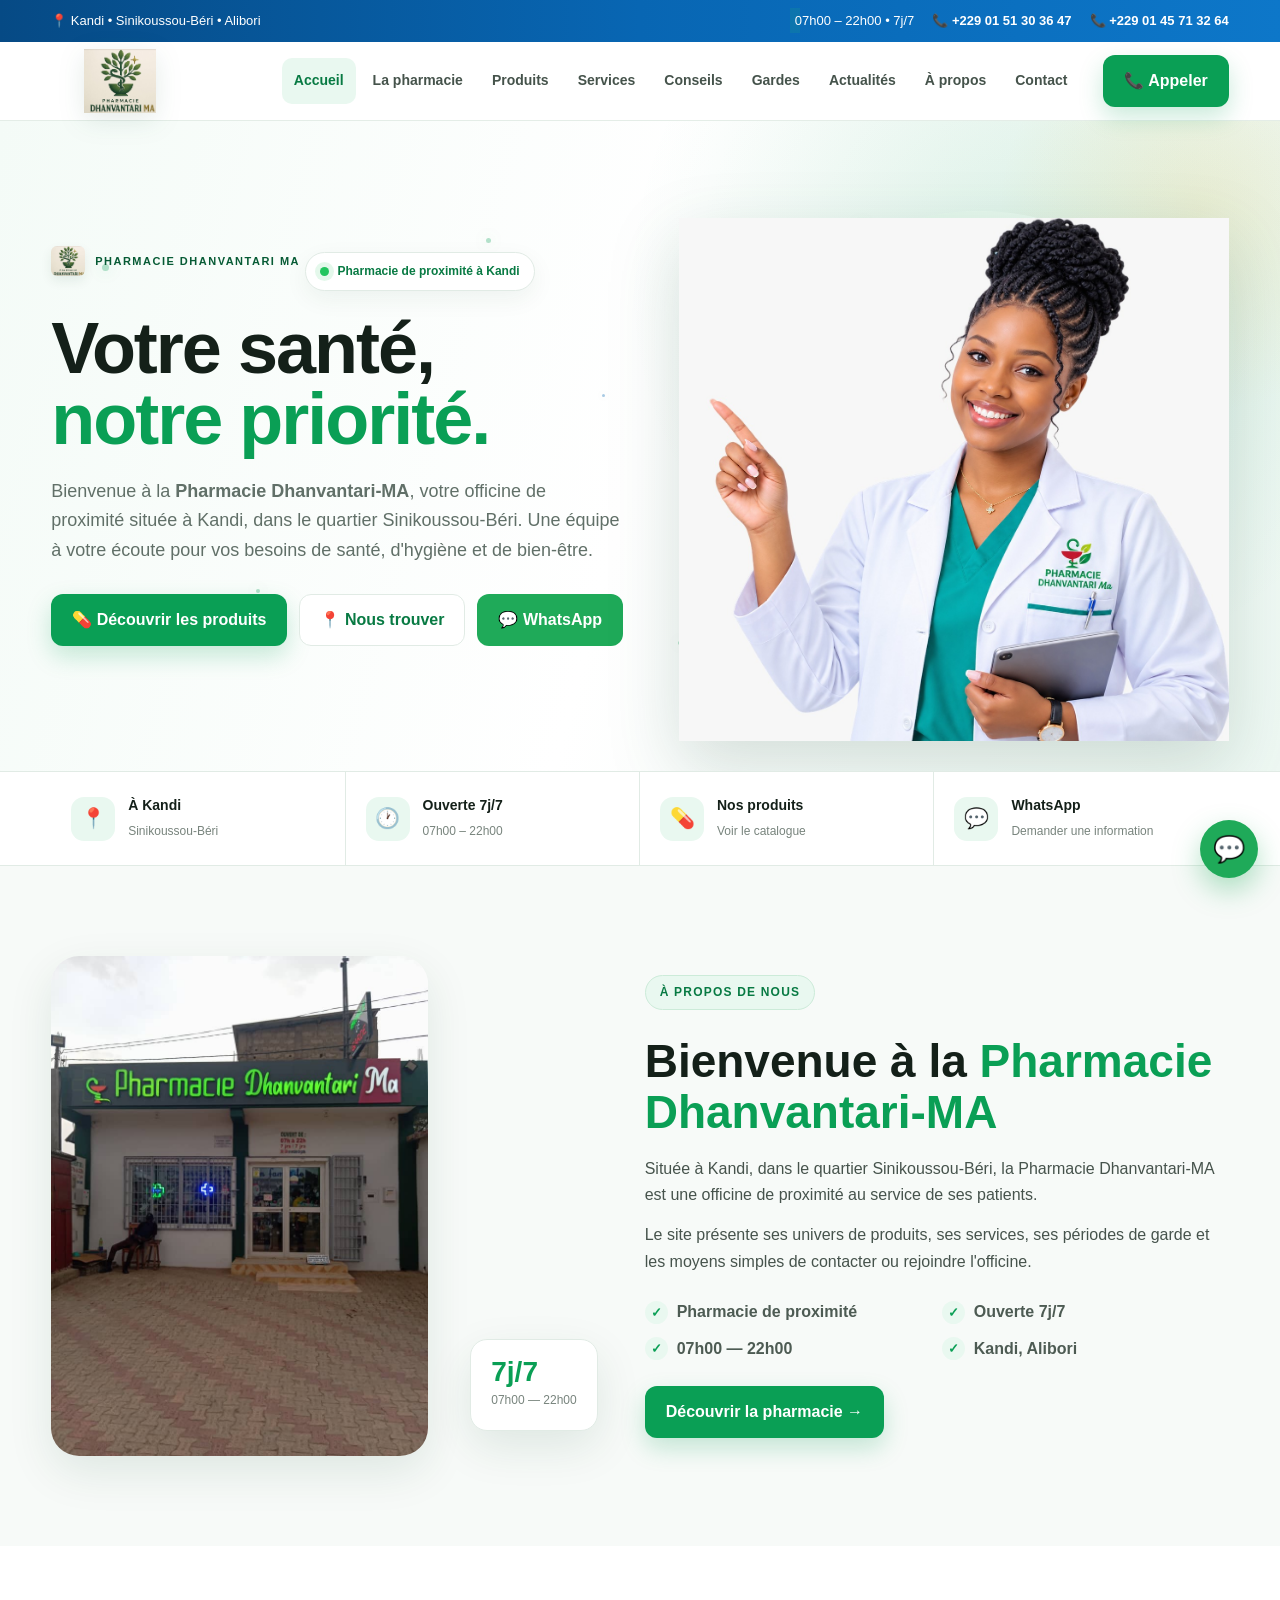
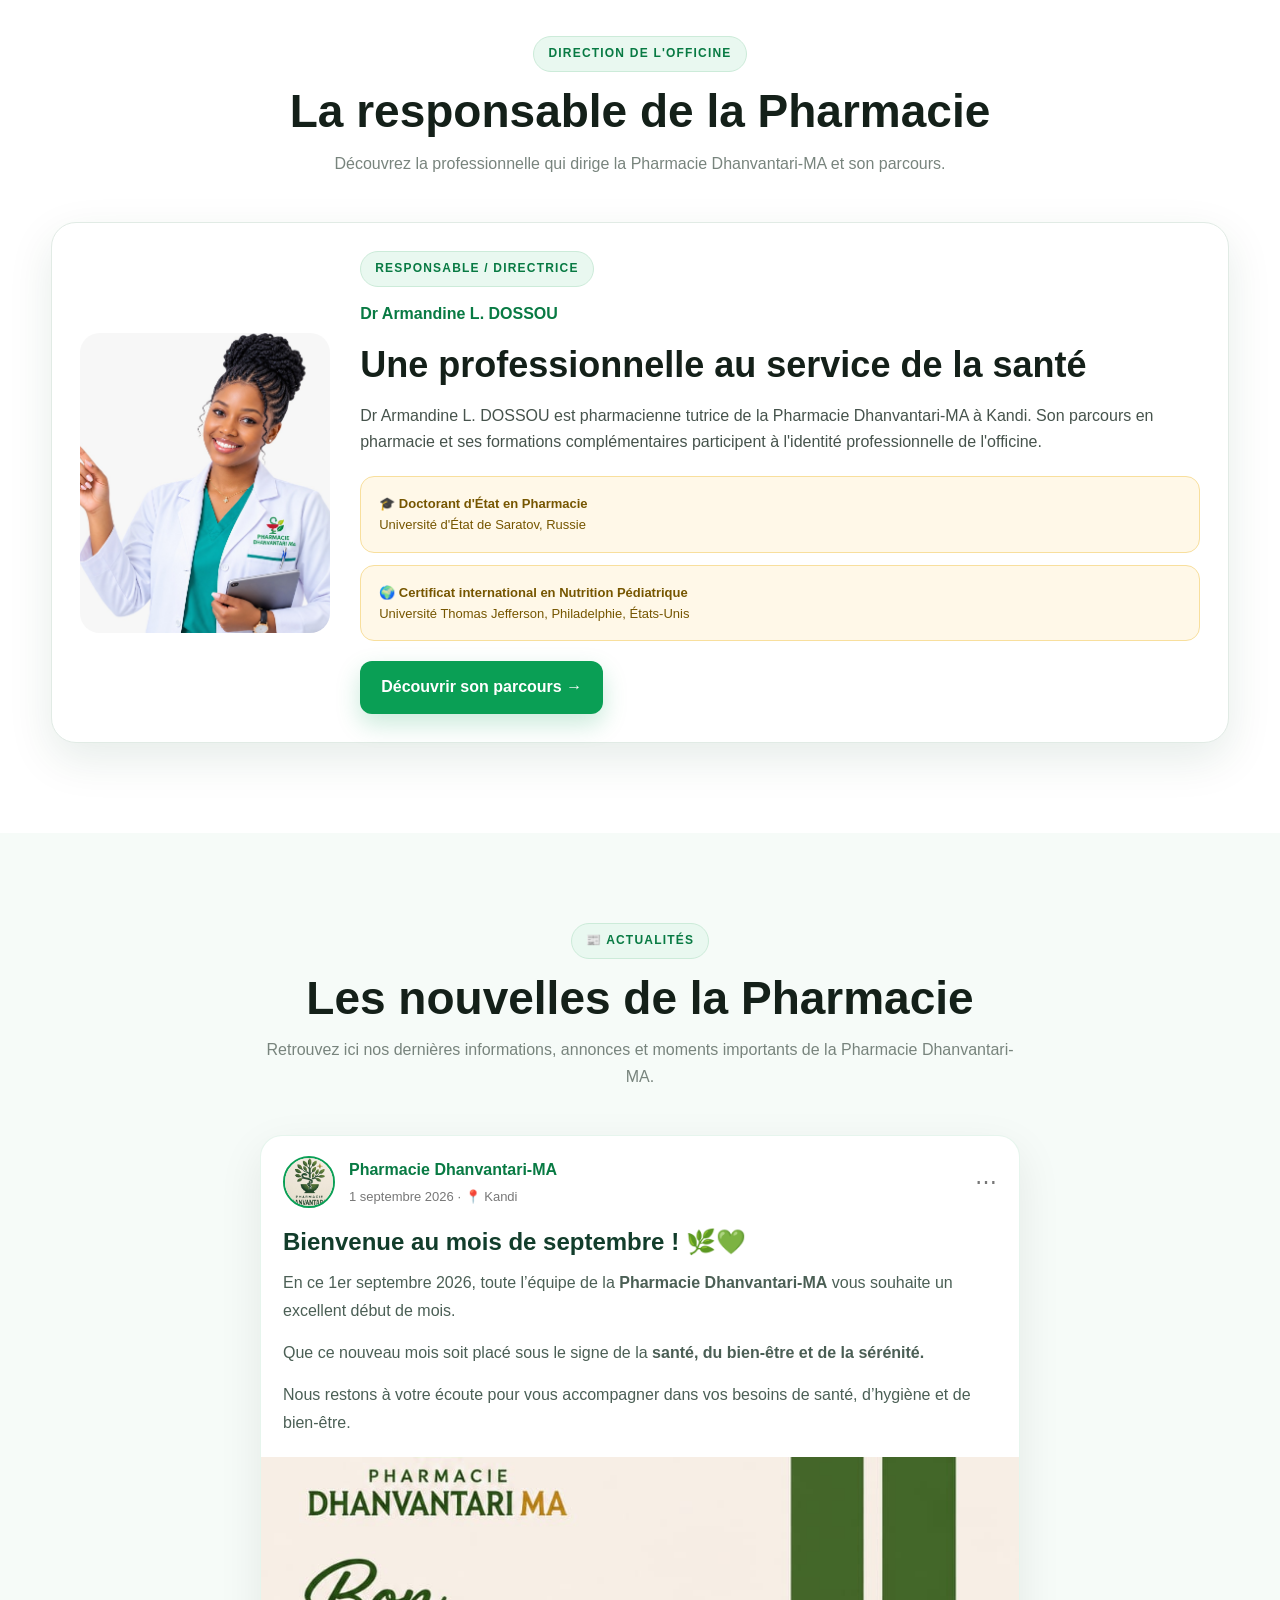
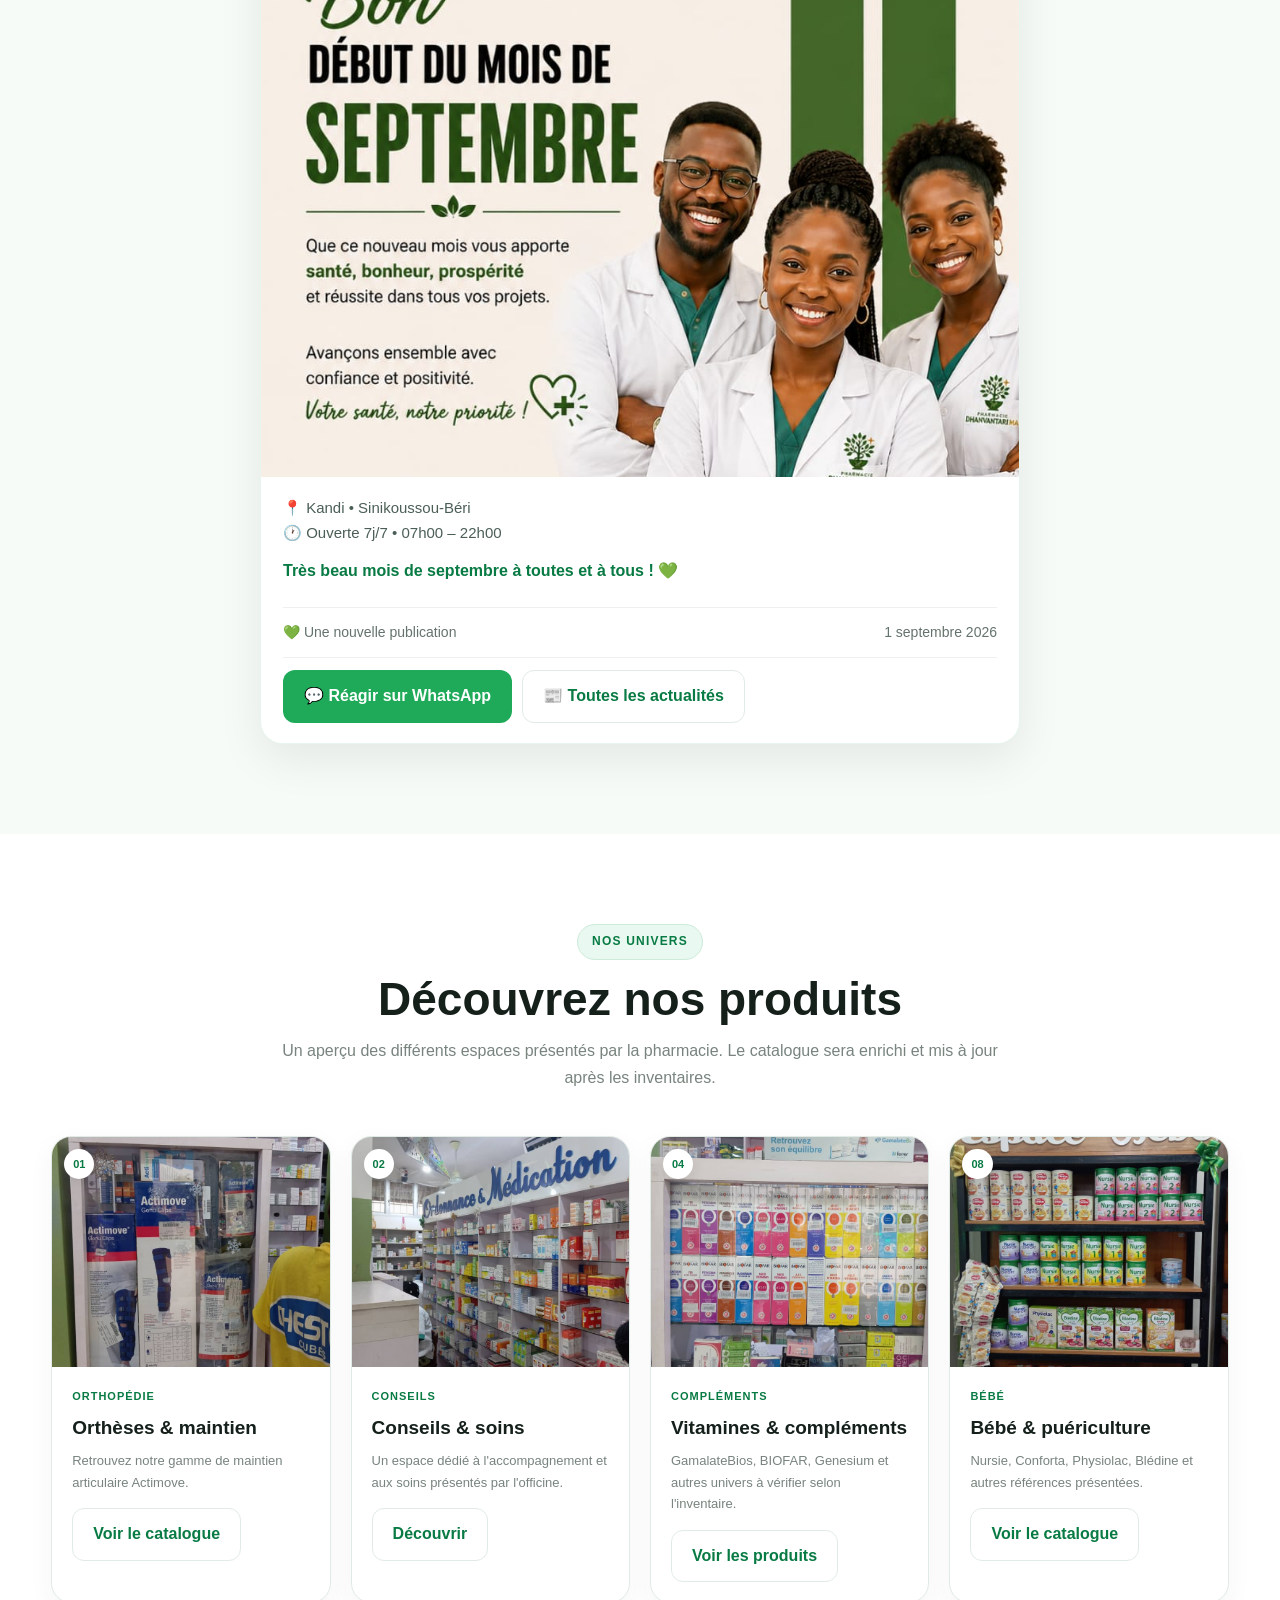
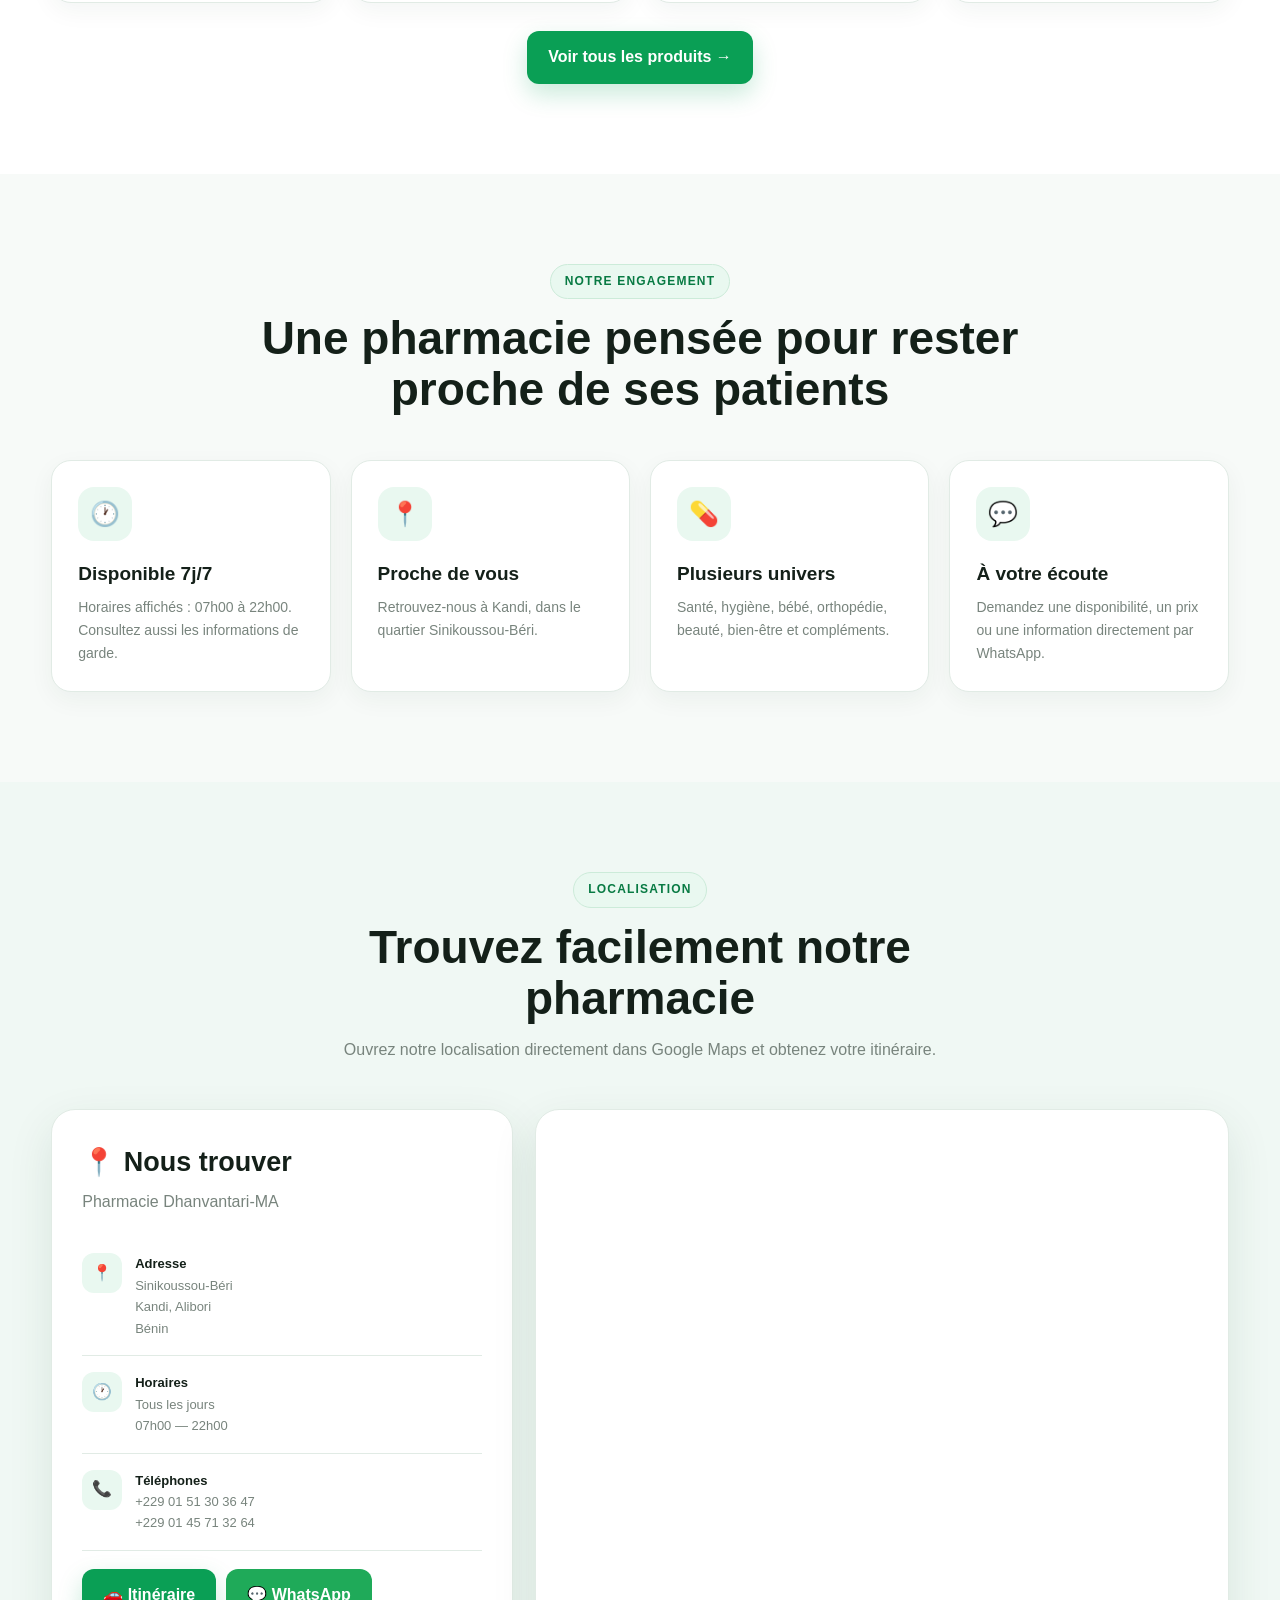
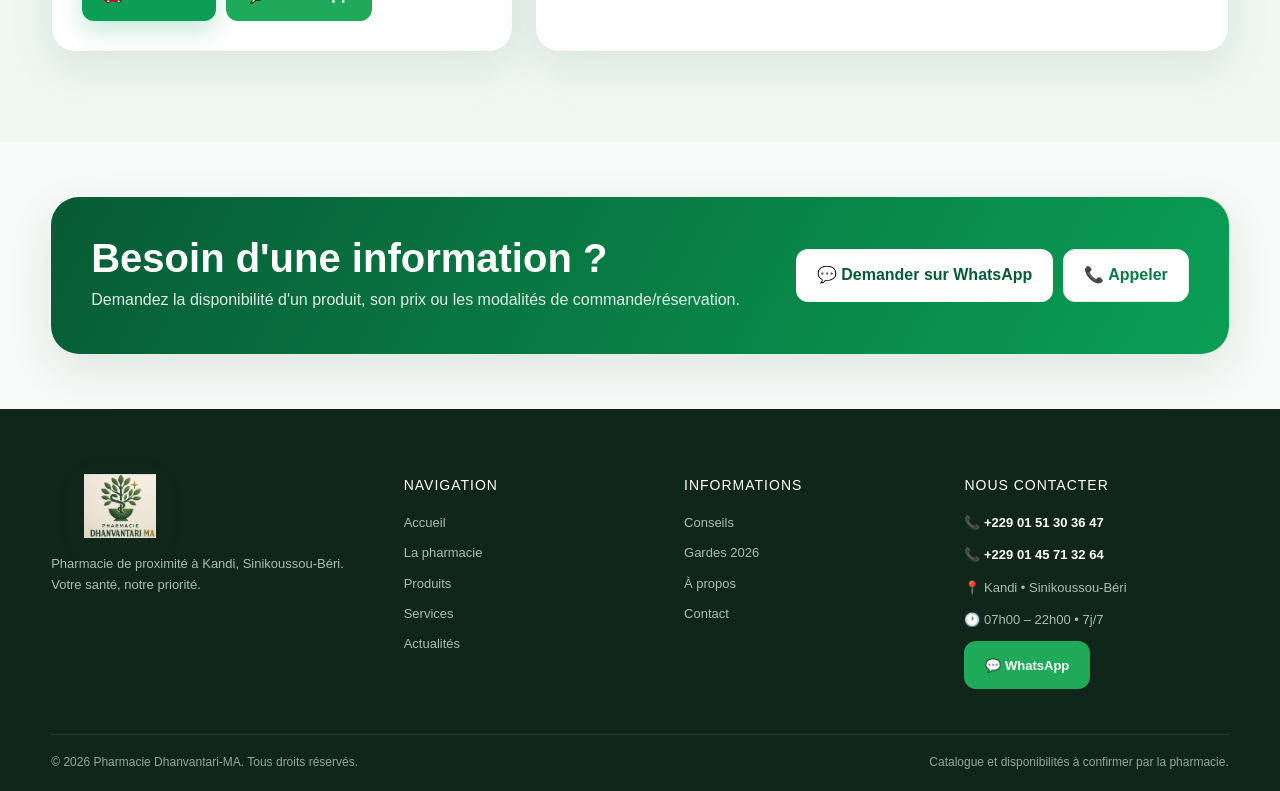
==== commit f2faa166: "Update index.html" ====
--- a/index.html
+++ b/index.html
@@ -587,7 +587,7 @@
 
 
         <p>
-          Le Dr Armandine L. DOSSOU est responsable de la
+          Dr Armandine L. DOSSOU est pharmacienne tutrice de la
           Pharmacie Dhanvantari-MA à Kandi.
           Son parcours en pharmacie et ses formations complémentaires
           participent à l'identité professionnelle de l'officine.
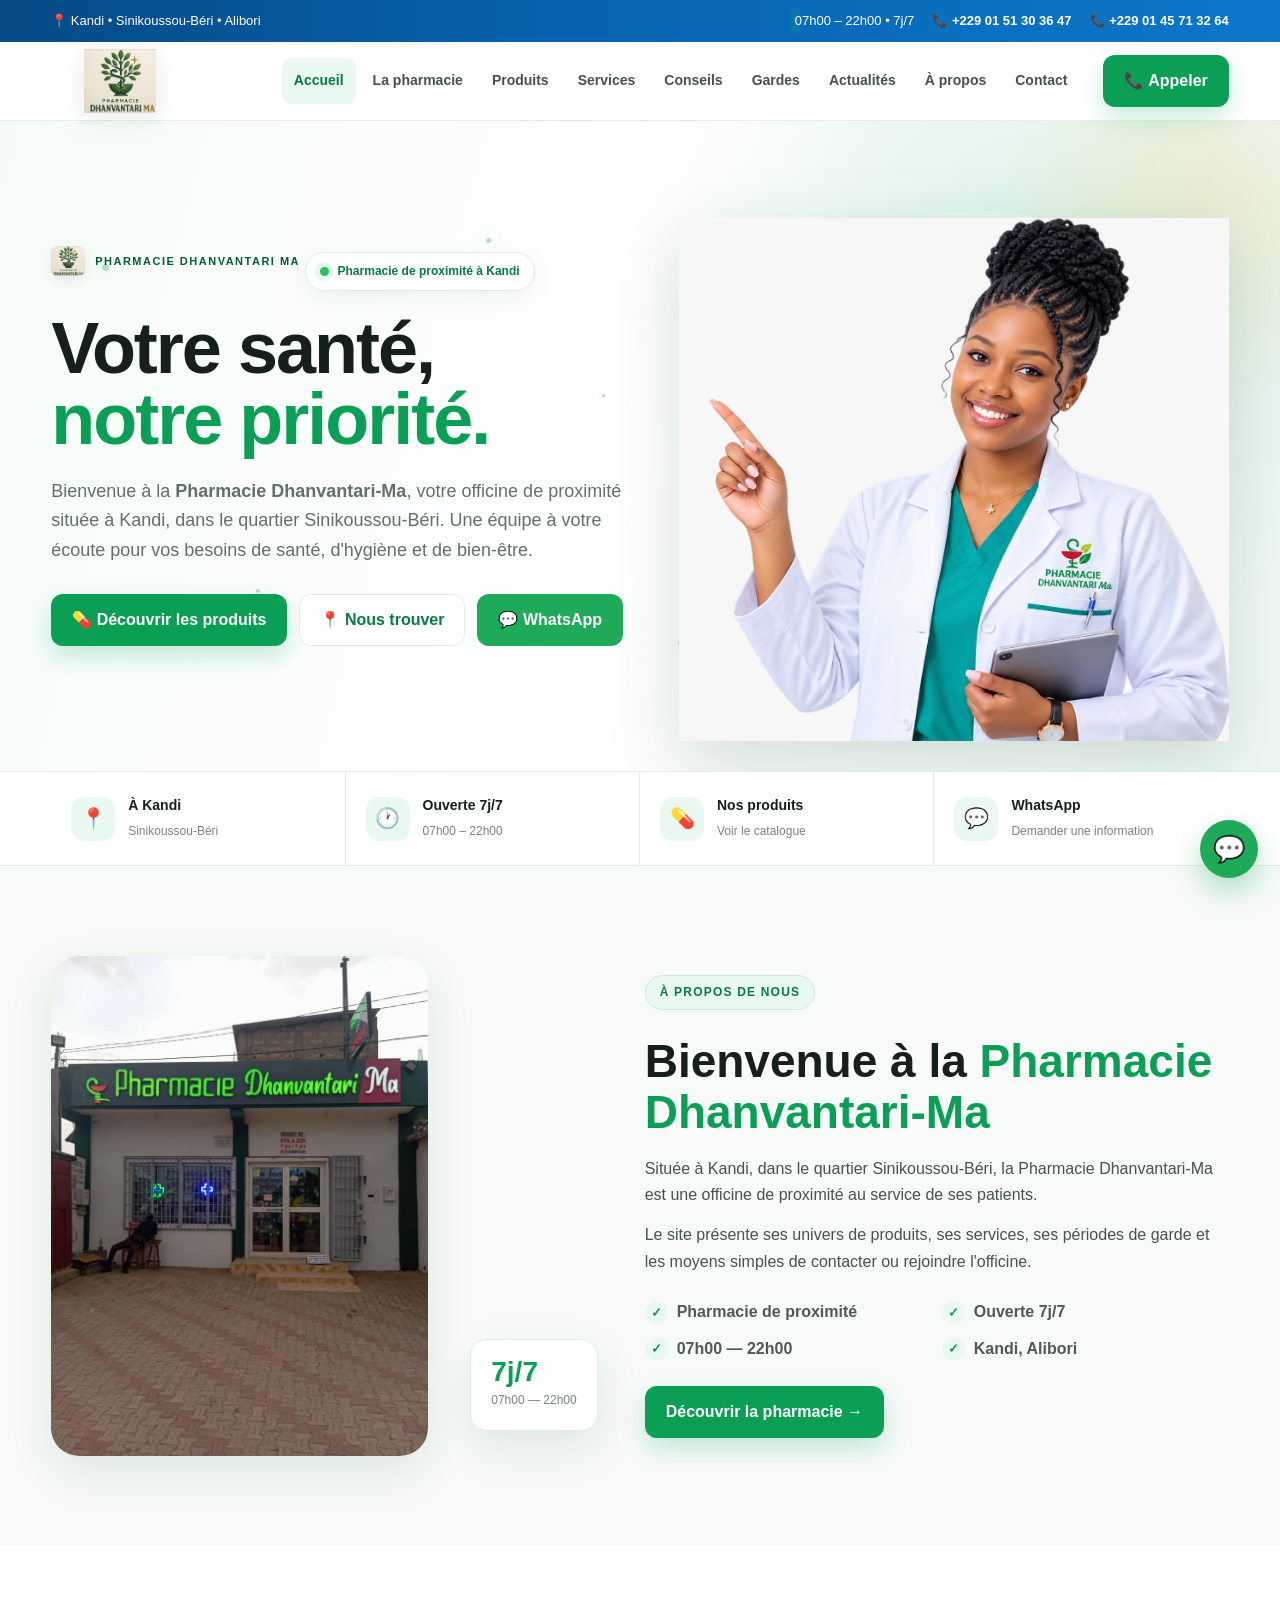
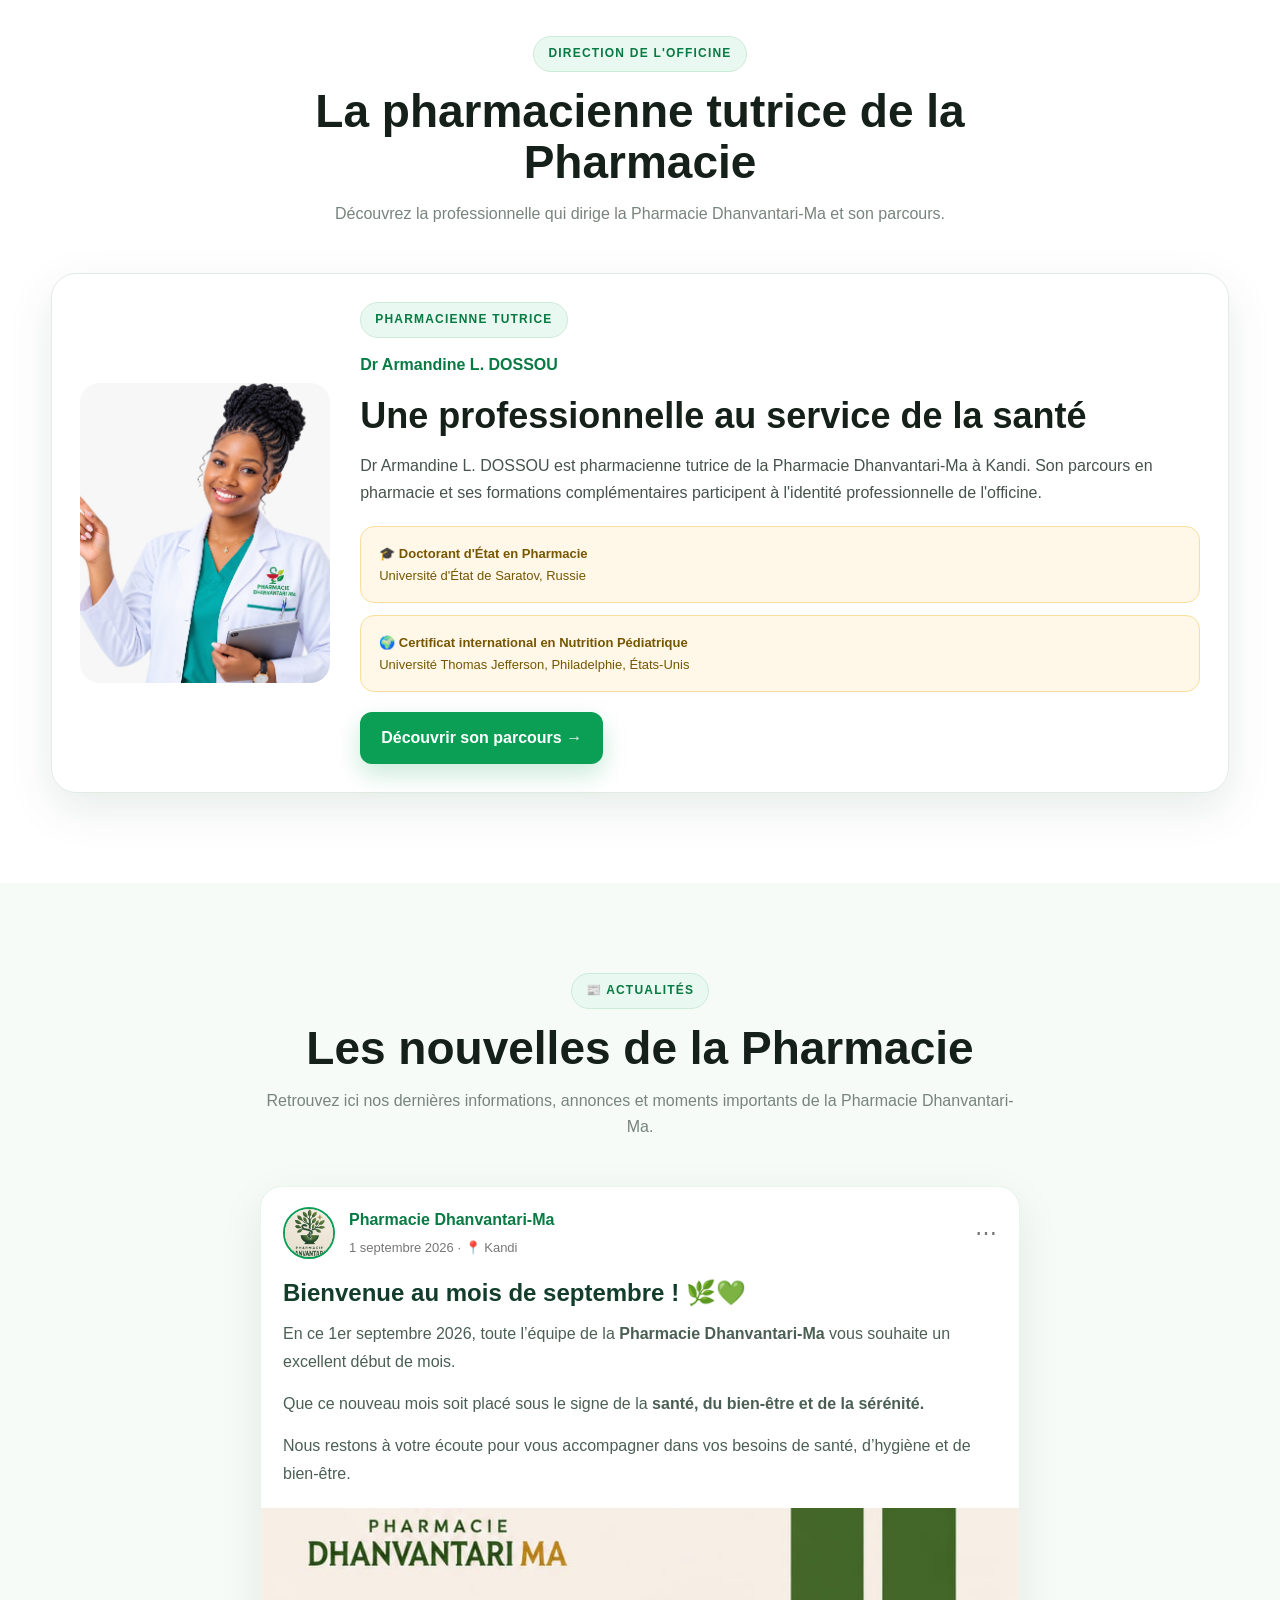
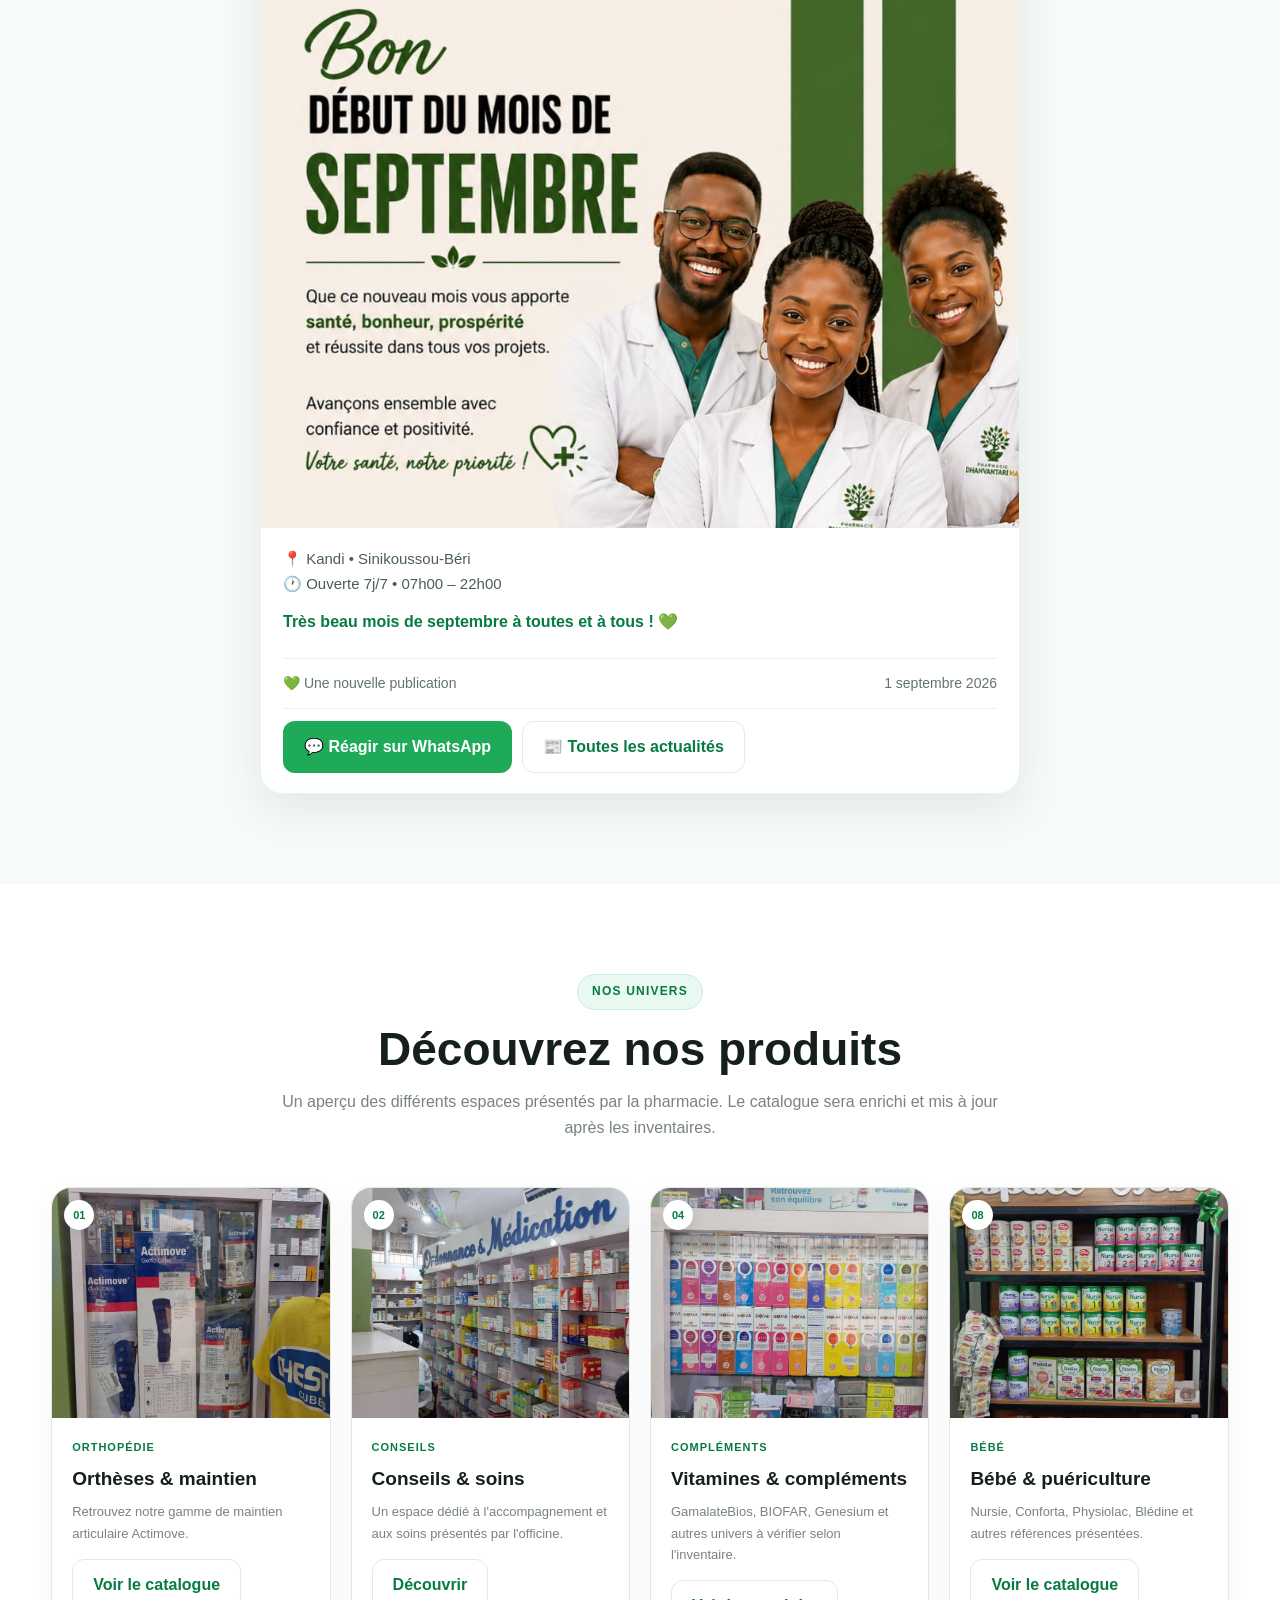
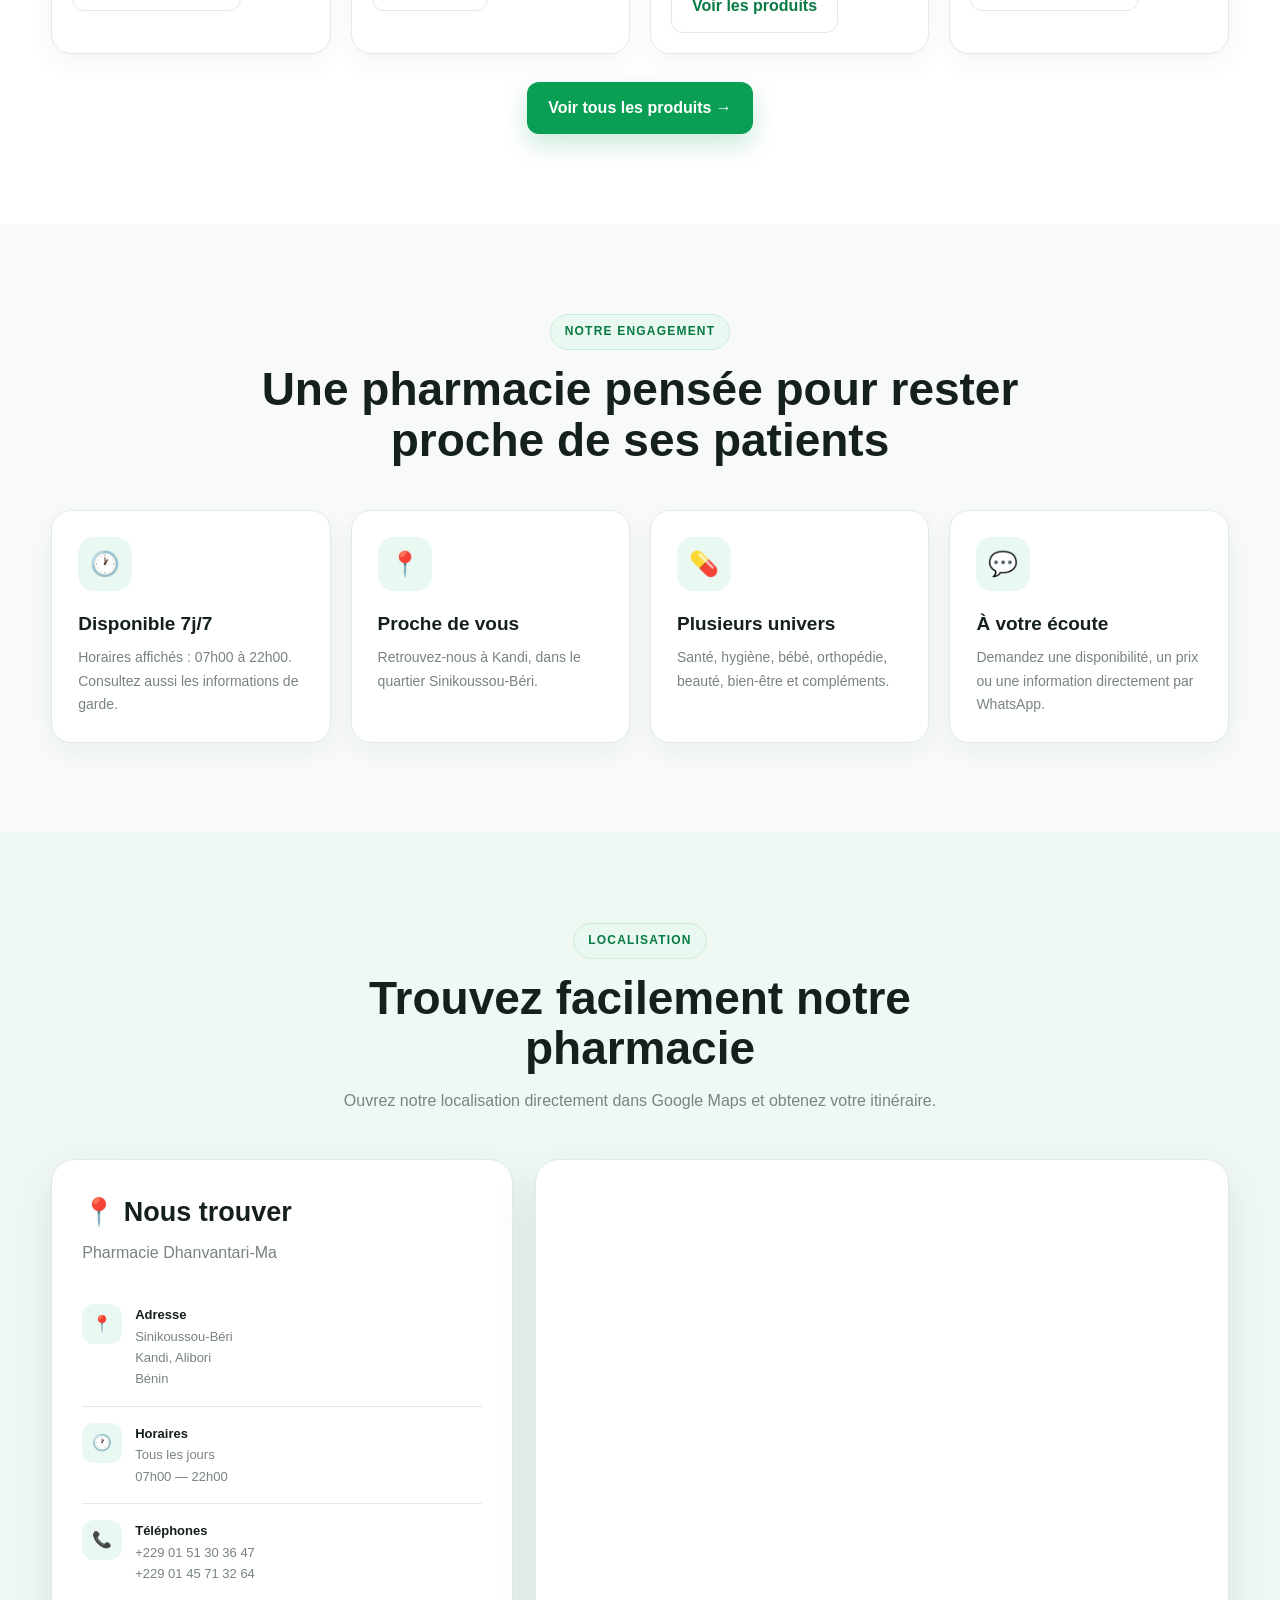
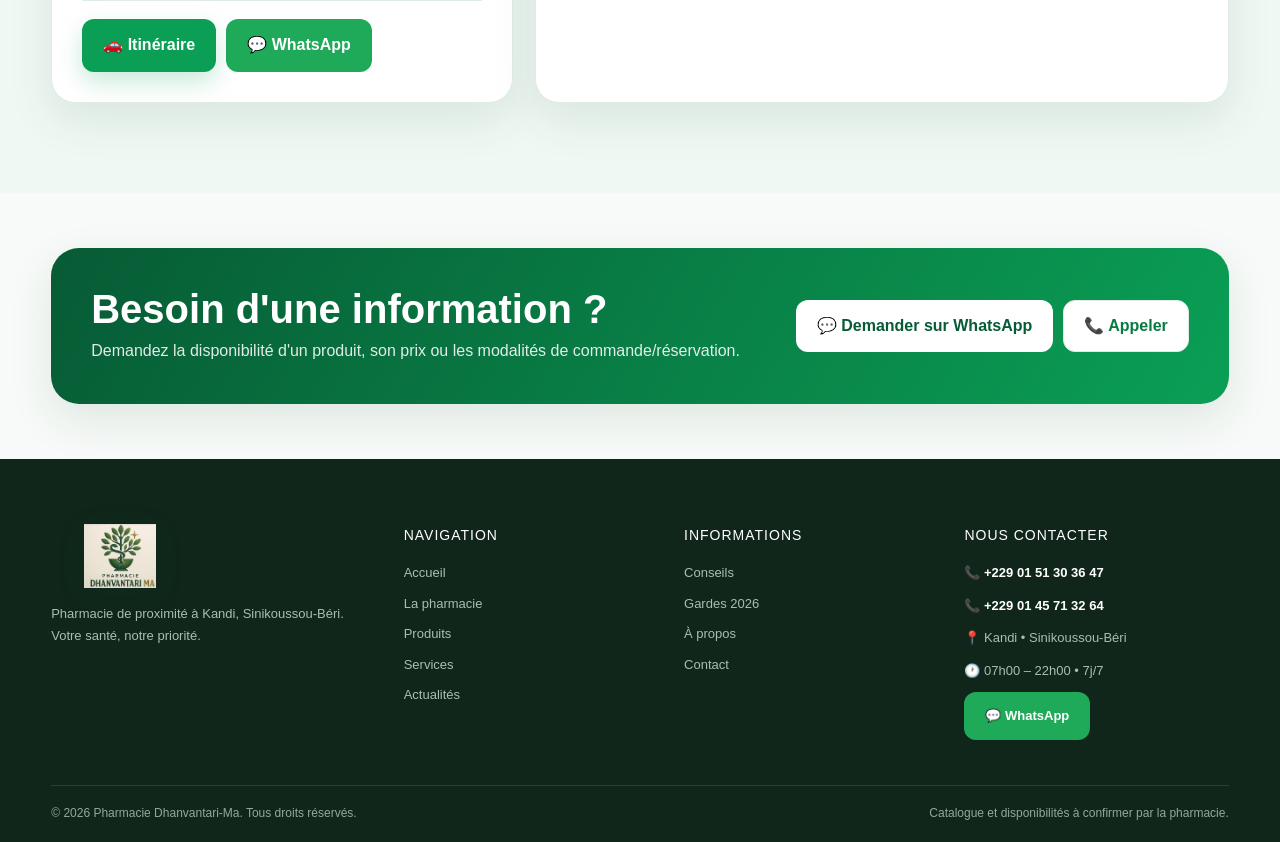
==== commit 08574eaa: "Update index.html" ====
--- a/index.html
+++ b/index.html
@@ -4,9 +4,9 @@
 <meta charset="UTF-8">
 <meta name="viewport" content="width=device-width, initial-scale=1.0">
 
-<title>Pharmacie Dhanvantari-MA à Kandi | Pharmacie au Bénin</title>
-
-<meta name="description" content="Pharmacie Dhanvantari-MA à Kandi, Sinikoussou-Béri, Alibori, Bénin. Découvrez nos services, produits, conseils, horaires, contacts et itinéraire. Ouverte 7j/7 de 7h à 22h.">
+<title>Pharmacie Dhanvantari-Ma à Kandi | Pharmacie au Bénin</title>
+
+<meta name="description" content="Pharmacie Dhanvantari-Ma à Kandi, Sinikoussou-Béri, Alibori, Bénin. Découvrez nos services, produits, conseils, horaires, contacts et itinéraire. Ouverte 7j/7 de 7h à 22h.">
 
 <meta name="robots" content="index, follow">
 <meta name="theme-color" content="#0a9f55">
@@ -22,8 +22,8 @@
 
 <!-- Open Graph -->
 <meta property="og:type" content="website">
-<meta property="og:site_name" content="Pharmacie Dhanvantari-MA">
-<meta property="og:title" content="Pharmacie Dhanvantari-MA à Kandi | Pharmacie au Bénin">
+<meta property="og:site_name" content="Pharmacie Dhanvantari-Ma">
+<meta property="og:title" content="Pharmacie Dhanvantari-Ma à Kandi | Pharmacie au Bénin">
 <meta property="og:description" content="Pharmacie de proximité à Kandi, Sinikoussou-Béri, Alibori. Ouverte 7j/7 de 7h à 22h. Produits, services, conseils, contact, WhatsApp et itinéraire.">
 <meta property="og:url" content="https://www.pharmaciedhanvantarima.com/">
 <meta property="og:image" content="https://www.pharmaciedhanvantarima.com/ph1.jpeg">
@@ -31,7 +31,7 @@
 
 <!-- Twitter Card -->
 <meta name="twitter:card" content="summary_large_image">
-<meta name="twitter:title" content="Pharmacie Dhanvantari-MA à Kandi | Pharmacie au Bénin">
+<meta name="twitter:title" content="Pharmacie Dhanvantari-Ma à Kandi | Pharmacie au Bénin">
 <meta name="twitter:description" content="Pharmacie de proximité à Kandi, Sinikoussou-Béri, Alibori. Ouverte 7j/7 de 7h à 22h. Produits, services, conseils, contact, WhatsApp et itinéraire.">
 <meta name="twitter:image" content="https://www.pharmaciedhanvantarima.com/ph1.jpeg">
 
@@ -45,7 +45,7 @@
     {
       "@type": "Pharmacy",
       "@id": "https://www.pharmaciedhanvantarima.com/#pharmacy",
-      "name": "Pharmacie Dhanvantari-MA",
+      "name": "Pharmacie Dhanvantari-Ma",
       "url": "https://www.pharmaciedhanvantarima.com/",
       "logo": "https://www.pharmaciedhanvantarima.com/logo.jpeg",
       "image": [
@@ -87,7 +87,7 @@
       "@type": "WebSite",
       "@id": "https://www.pharmaciedhanvantarima.com/#website",
       "url": "https://www.pharmaciedhanvantarima.com/",
-      "name": "Pharmacie Dhanvantari-MA",
+      "name": "Pharmacie Dhanvantari-Ma",
       "publisher": {
         "@id": "https://www.pharmaciedhanvantarima.com/#pharmacy"
       }
@@ -96,7 +96,7 @@
       "@type": "Person",
       "@id": "https://www.pharmaciedhanvantarima.com/#person",
       "name": "Dr Armandine L. DOSSOU",
-      "jobTitle": "Responsable / Directrice",
+      "jobTitle": "Pharmacienne tutrice",
       "worksFor": {
         "@id": "https://www.pharmaciedhanvantarima.com/#pharmacy"
       },
@@ -114,14 +114,14 @@
 <body class="home-page">
 
 <!-- Animation d'accueil — index uniquement -->
-<div class="home-intro" id="homeIntro" aria-label="Pharmacie Dhanvantari-MA">
+<div class="home-intro" id="homeIntro" aria-label="Pharmacie Dhanvantari-Ma">
   <div class="intro-orbit intro-orbit-one"></div>
   <div class="intro-orbit intro-orbit-two"></div>
   <div class="intro-glow"></div>
 
   <div class="intro-logo-wrap">
     <img src="logo.jpeg"
-         alt="Logo de la Pharmacie Dhanvantari-MA à Kandi"
+         alt="Logo de la Pharmacie Dhanvantari-Ma à Kandi"
          class="intro-logo">
   </div>
 
@@ -171,11 +171,11 @@
 
     <a class="logo"
        href="index.html"
-       aria-label="Pharmacie Dhanvantari-MA - Accueil">
+       aria-label="Pharmacie Dhanvantari-Ma - Accueil">
 
       <img class="brand-logo"
            src="logo.jpeg"
-           alt="Logo Pharmacie Dhanvantari-MA">
+           alt="Logo Pharmacie Dhanvantari-Ma">
 
     </a>
 
@@ -226,7 +226,7 @@
 
     <a class="btn btn-primary header-call"
        href="tel:+2290151303647"
-       aria-label="Appeler la Pharmacie Dhanvantari-MA au +229 01 51 30 36 47">
+       aria-label="Appeler la Pharmacie Dhanvantari-Ma au +229 01 51 30 36 47">
 
       📞 Appeler
 
@@ -300,7 +300,7 @@
 
       <p>
         Bienvenue à la
-        <strong>Pharmacie Dhanvantari-MA</strong>,
+        <strong>Pharmacie Dhanvantari-Ma</strong>,
         votre officine de proximité située à Kandi,
         dans le quartier Sinikoussou-Béri.
         Une équipe à votre écoute pour vos besoins de santé,
@@ -327,7 +327,7 @@
 
 
         <button class="btn btn-whatsapp"
-                data-whatsapp="Bonjour Pharmacie Dhanvantari-MA, je souhaite obtenir des informations.">
+                data-whatsapp="Bonjour Pharmacie Dhanvantari-Ma, je souhaite obtenir des informations.">
 
           💬 WhatsApp
 
@@ -341,7 +341,7 @@
     <div class="hero-image reveal">
 
       <img src="pharmacienne.jpeg"
-           alt="Dr Armandine L. DOSSOU, responsable de la Pharmacie Dhanvantari-MA"
+           alt="Dr Armandine L. DOSSOU, pharmacienne tutrice de la Pharmacie Dhanvantari-Ma"
            onerror="this.style.display='none';this.nextElementSibling.style.display='grid'">
 
 
@@ -448,7 +448,7 @@
     <div class="about-photo reveal">
 
       <img src="6.jpeg"
-           alt="Façade ou espace de la Pharmacie Dhanvantari-MA à Kandi"
+           alt="Façade ou espace de la Pharmacie Dhanvantari-Ma à Kandi"
            loading="lazy"
            onerror="this.style.background='#e9f8f0'">
 
@@ -475,13 +475,13 @@
 
       <h2>
         Bienvenue à la
-        <span>Pharmacie Dhanvantari-MA</span>
+        <span>Pharmacie Dhanvantari-Ma</span>
       </h2>
 
 
       <p>
         Située à Kandi, dans le quartier Sinikoussou-Béri,
-        la Pharmacie Dhanvantari-MA est une officine de proximité
+        la Pharmacie Dhanvantari-Ma est une officine de proximité
         au service de ses patients.
       </p>
 
@@ -533,7 +533,7 @@
 
 
 <!-- ========================================================= -->
-<!-- RESPONSABLE -->
+<!-- PHARMACIENNE TUTRICE -->
 <!-- ========================================================= -->
 
 <section class="section" style="background:#fff">
@@ -547,12 +547,12 @@
       </div>
 
       <h2>
-        La responsable de la Pharmacie
+        La pharmacienne tutrice de la Pharmacie
       </h2>
 
       <p>
         Découvrez la professionnelle qui dirige la
-        Pharmacie Dhanvantari-MA et son parcours.
+        Pharmacie Dhanvantari-Ma et son parcours.
       </p>
 
     </div>
@@ -563,8 +563,8 @@
       <div class="team-photo">
 
         <img src="pharmacienne.jpeg"
-             alt="Dr Armandine L. DOSSOU, responsable de la Pharmacie Dhanvantari-MA"
-             onerror="this.style.display='none';this.parentElement.innerHTML='<div style=&quot;height:100%;display:grid;place-items:center;padding:30px;text-align:center;color:#087a43;font-weight:800&quot;>Photo de la responsable<br>à ajouter : pharmacienne.jpeg</div>'">
+             alt="Dr Armandine L. DOSSOU, pharmacienne tutrice de la Pharmacie Dhanvantari-Ma"
+             onerror="this.style.display='none';this.parentElement.innerHTML='<div style=&quot;height:100%;display:grid;place-items:center;padding:30px;text-align:center;color:#087a43;font-weight:800&quot;>Photo de la pharmacienne tutrice<br>à ajouter : pharmacienne.jpeg</div>'">
 
       </div>
 
@@ -572,7 +572,7 @@
       <div class="team-copy">
 
         <div class="section-label">
-          Responsable / Directrice
+          Pharmacienne tutrice
         </div>
 
 
@@ -588,7 +588,7 @@
 
         <p>
           Dr Armandine L. DOSSOU est pharmacienne tutrice de la
-          Pharmacie Dhanvantari-MA à Kandi.
+          Pharmacie Dhanvantari-Ma à Kandi.
           Son parcours en pharmacie et ses formations complémentaires
           participent à l'identité professionnelle de l'officine.
         </p>
@@ -664,7 +664,7 @@
       <p>
         Retrouvez ici nos dernières informations,
         annonces et moments importants de la
-        Pharmacie Dhanvantari-MA.
+        Pharmacie Dhanvantari-Ma.
       </p>
 
     </div>
@@ -708,7 +708,7 @@
         ">
 
           <img src="logo.jpeg"
-               alt="Pharmacie Dhanvantari-MA"
+               alt="Pharmacie Dhanvantari-Ma"
                style="
                  width:100%;
                  height:100%;
@@ -728,7 +728,7 @@
             font-size:16px;
           ">
 
-            Pharmacie Dhanvantari-MA
+            Pharmacie Dhanvantari-Ma
 
           </div>
 
@@ -787,7 +787,7 @@
         ">
 
           En ce 1er septembre 2026, toute l’équipe de la
-          <strong>Pharmacie Dhanvantari-MA</strong>
+          <strong>Pharmacie Dhanvantari-Ma</strong>
           vous souhaite un excellent début de mois.
 
         </p>
@@ -829,7 +829,7 @@
       ">
 
         <img src="act1.jpeg"
-             alt="Bienvenue au mois de septembre 2026 - Pharmacie Dhanvantari-MA"
+             alt="Bienvenue au mois de septembre 2026 - Pharmacie Dhanvantari-Ma"
              loading="lazy"
              style="
                display:block;
@@ -912,7 +912,7 @@
         flex-wrap:wrap;
       ">
 
-        <a href="https://wa.me/2290151303647?text=Bonjour%20Pharmacie%20Dhanvantari-MA%2C%20je%20viens%20de%20voir%20votre%20publication%20du%201er%20septembre%202026."
+        <a href="https://wa.me/2290151303647?text=Bonjour%20Pharmacie%20Dhanvantari-Ma%2C%20je%20viens%20de%20voir%20votre%20publication%20du%201er%20septembre%202026."
            target="_blank"
            rel="noopener noreferrer"
            class="btn btn-whatsapp">
@@ -1013,7 +1013,7 @@
         <div class="product-image">
 
           <img src="2.jpeg"
-               alt="Conseils et soins proposés par la Pharmacie Dhanvantari-MA"
+               alt="Conseils et soins proposés par la Pharmacie Dhanvantari-Ma"
                loading="lazy">
 
           <span class="product-number">
@@ -1097,7 +1097,7 @@
         <div class="product-image">
 
           <img src="8.jpeg"
-               alt="Espace bébé et puériculture de la Pharmacie Dhanvantari-MA"
+               alt="Espace bébé et puériculture de la Pharmacie Dhanvantari-Ma"
                loading="lazy">
 
           <span class="product-number">
@@ -1294,7 +1294,7 @@
 
 
         <p>
-          Pharmacie Dhanvantari-MA
+          Pharmacie Dhanvantari-Ma
         </p>
 
 
@@ -1376,7 +1376,7 @@
              href="https://maps.app.goo.gl/AEkMrrphcdCBYKuMA"
              target="_blank"
              rel="noopener noreferrer"
-             aria-label="Obtenir l'itinéraire vers la Pharmacie Dhanvantari-MA sur Google Maps">
+             aria-label="Obtenir l'itinéraire vers la Pharmacie Dhanvantari-Ma sur Google Maps">
 
             🚗 Itinéraire
 
@@ -1387,7 +1387,7 @@
              href="https://wa.me/2290151303647"
              target="_blank"
              rel="noopener noreferrer"
-             aria-label="Contacter la Pharmacie Dhanvantari-MA sur WhatsApp">
+             aria-label="Contacter la Pharmacie Dhanvantari-Ma sur WhatsApp">
 
             💬 WhatsApp
 
@@ -1403,7 +1403,7 @@
         <iframe
           src="https://www.google.com/maps?q=Pharmacie%20Dhanvantari%20Ma%20Kandi%20Benin&output=embed"
           loading="lazy"
-          title="Localisation de la Pharmacie Dhanvantari-MA à Kandi, Alibori, Bénin"
+          title="Localisation de la Pharmacie Dhanvantari-Ma à Kandi, Alibori, Bénin"
           referrerpolicy="no-referrer-when-downgrade">
         </iframe>
 
@@ -1443,7 +1443,7 @@
       <div class="cta-actions">
 
         <button class="btn btn-light"
-                data-whatsapp="Bonjour Pharmacie Dhanvantari-MA, je souhaite obtenir des informations sur un produit.">
+                data-whatsapp="Bonjour Pharmacie Dhanvantari-Ma, je souhaite obtenir des informations sur un produit.">
 
           💬 Demander sur WhatsApp
 
@@ -1452,7 +1452,7 @@
 
         <a class="btn btn-outline"
            href="tel:+2290151303647"
-           aria-label="Appeler la Pharmacie Dhanvantari-MA">
+           aria-label="Appeler la Pharmacie Dhanvantari-Ma">
 
           📞 Appeler
 
@@ -1483,11 +1483,11 @@
 
       <a class="logo"
          href="index.html"
-         aria-label="Pharmacie Dhanvantari-MA - Accueil">
+         aria-label="Pharmacie Dhanvantari-Ma - Accueil">
 
         <img class="brand-logo"
              src="logo.jpeg"
-             alt="Logo Pharmacie Dhanvantari-MA">
+             alt="Logo Pharmacie Dhanvantari-Ma">
 
       </a>
 
@@ -1597,7 +1597,7 @@
         <div>
 
           <button class="btn btn-whatsapp"
-                  data-whatsapp="Bonjour Pharmacie Dhanvantari-MA, je souhaite obtenir des informations.">
+                  data-whatsapp="Bonjour Pharmacie Dhanvantari-Ma, je souhaite obtenir des informations.">
 
             💬 WhatsApp
 
@@ -1616,7 +1616,7 @@
 
     <span>
       © <span data-year></span>
-      Pharmacie Dhanvantari-MA.
+      Pharmacie Dhanvantari-Ma.
       Tous droits réservés.
     </span>
 
@@ -1635,7 +1635,7 @@
    href="https://wa.me/2290151303647"
    target="_blank"
    rel="noopener noreferrer"
-   aria-label="Contacter la Pharmacie Dhanvantari-MA sur WhatsApp">
+   aria-label="Contacter la Pharmacie Dhanvantari-Ma sur WhatsApp">
 
   💬
 
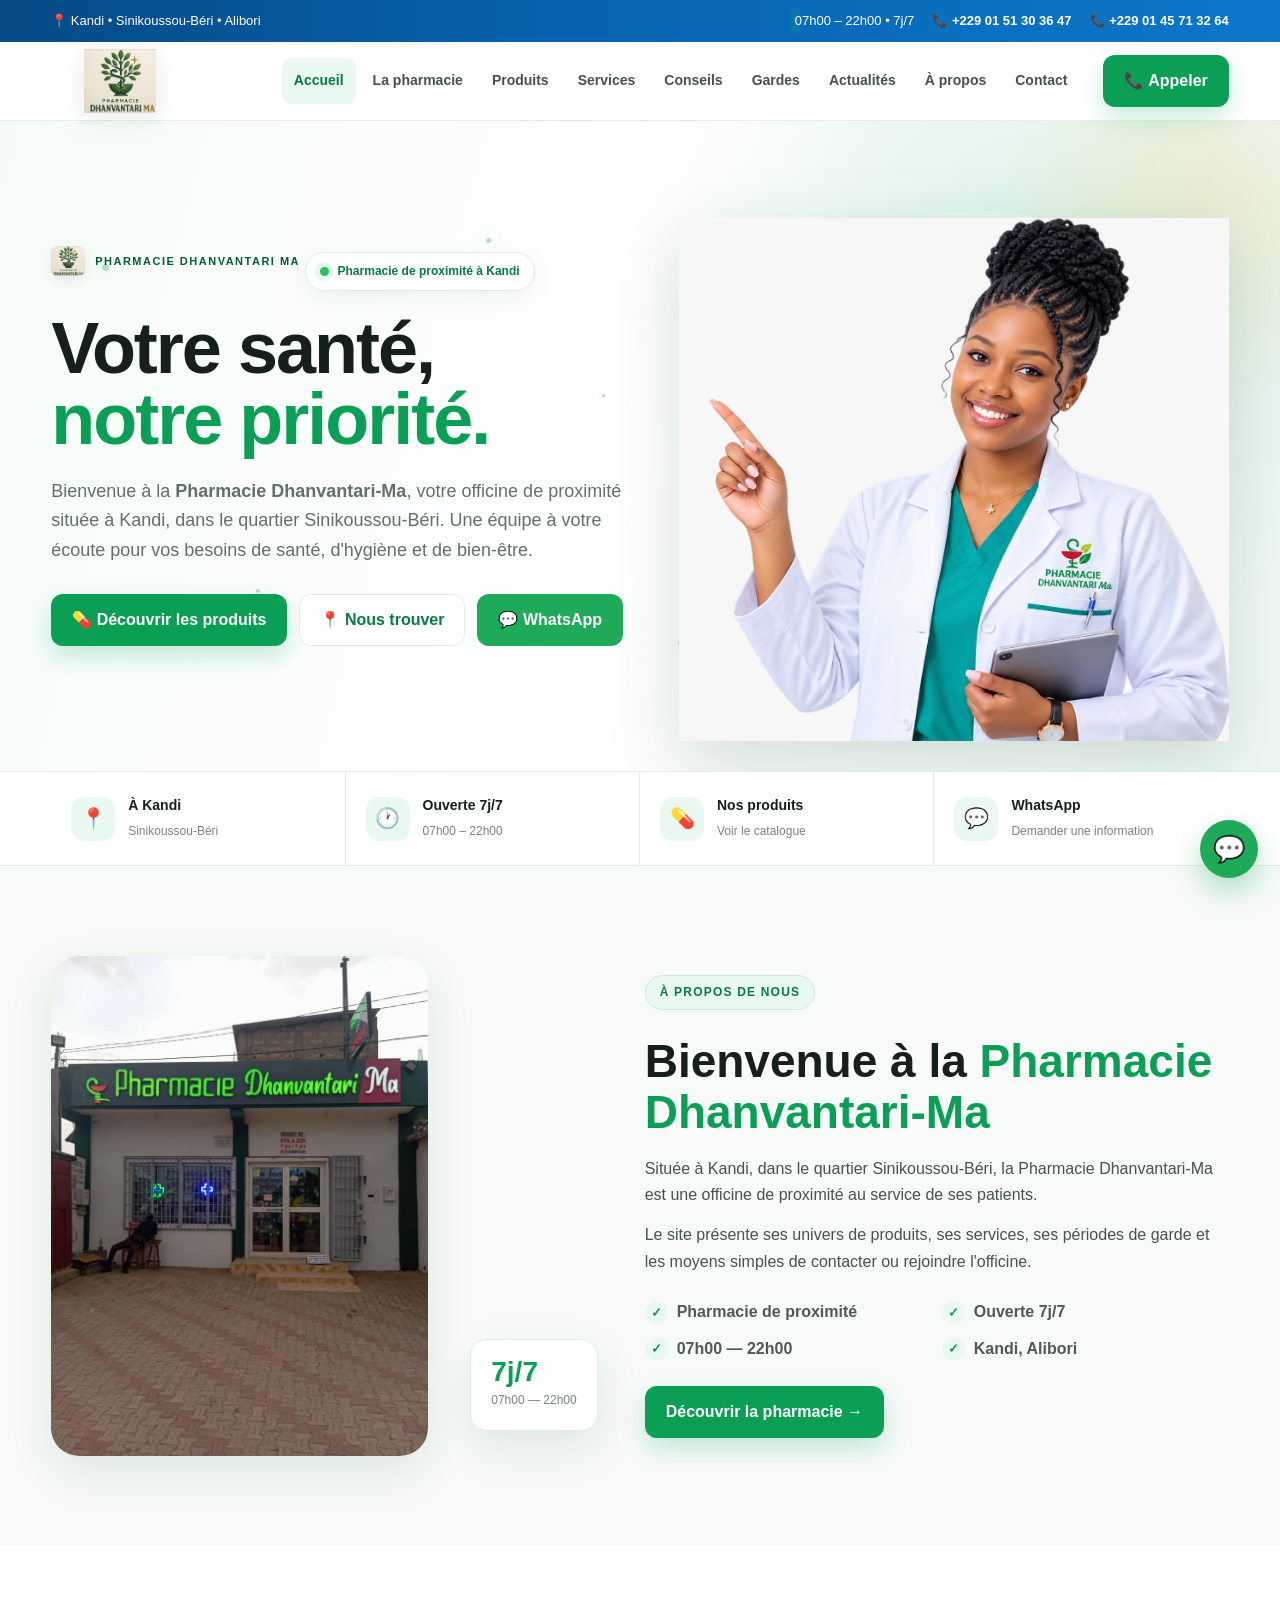
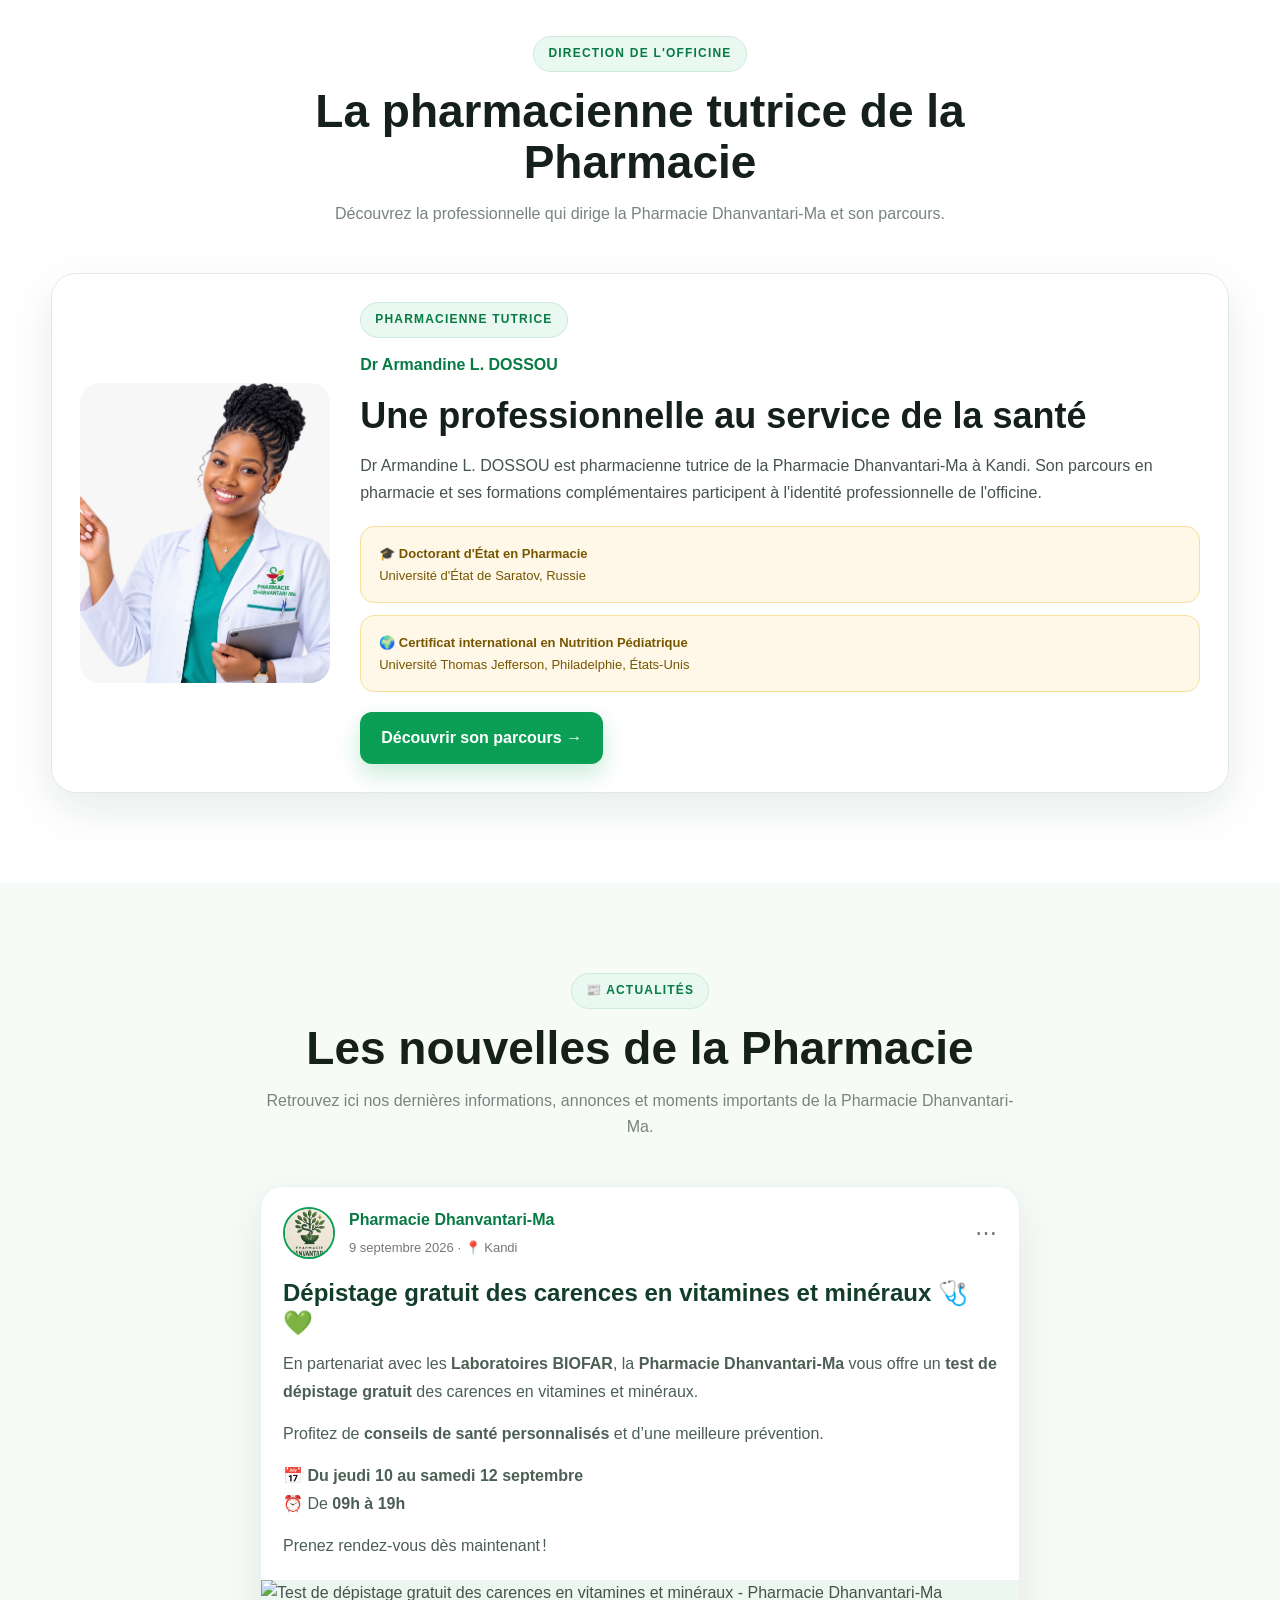
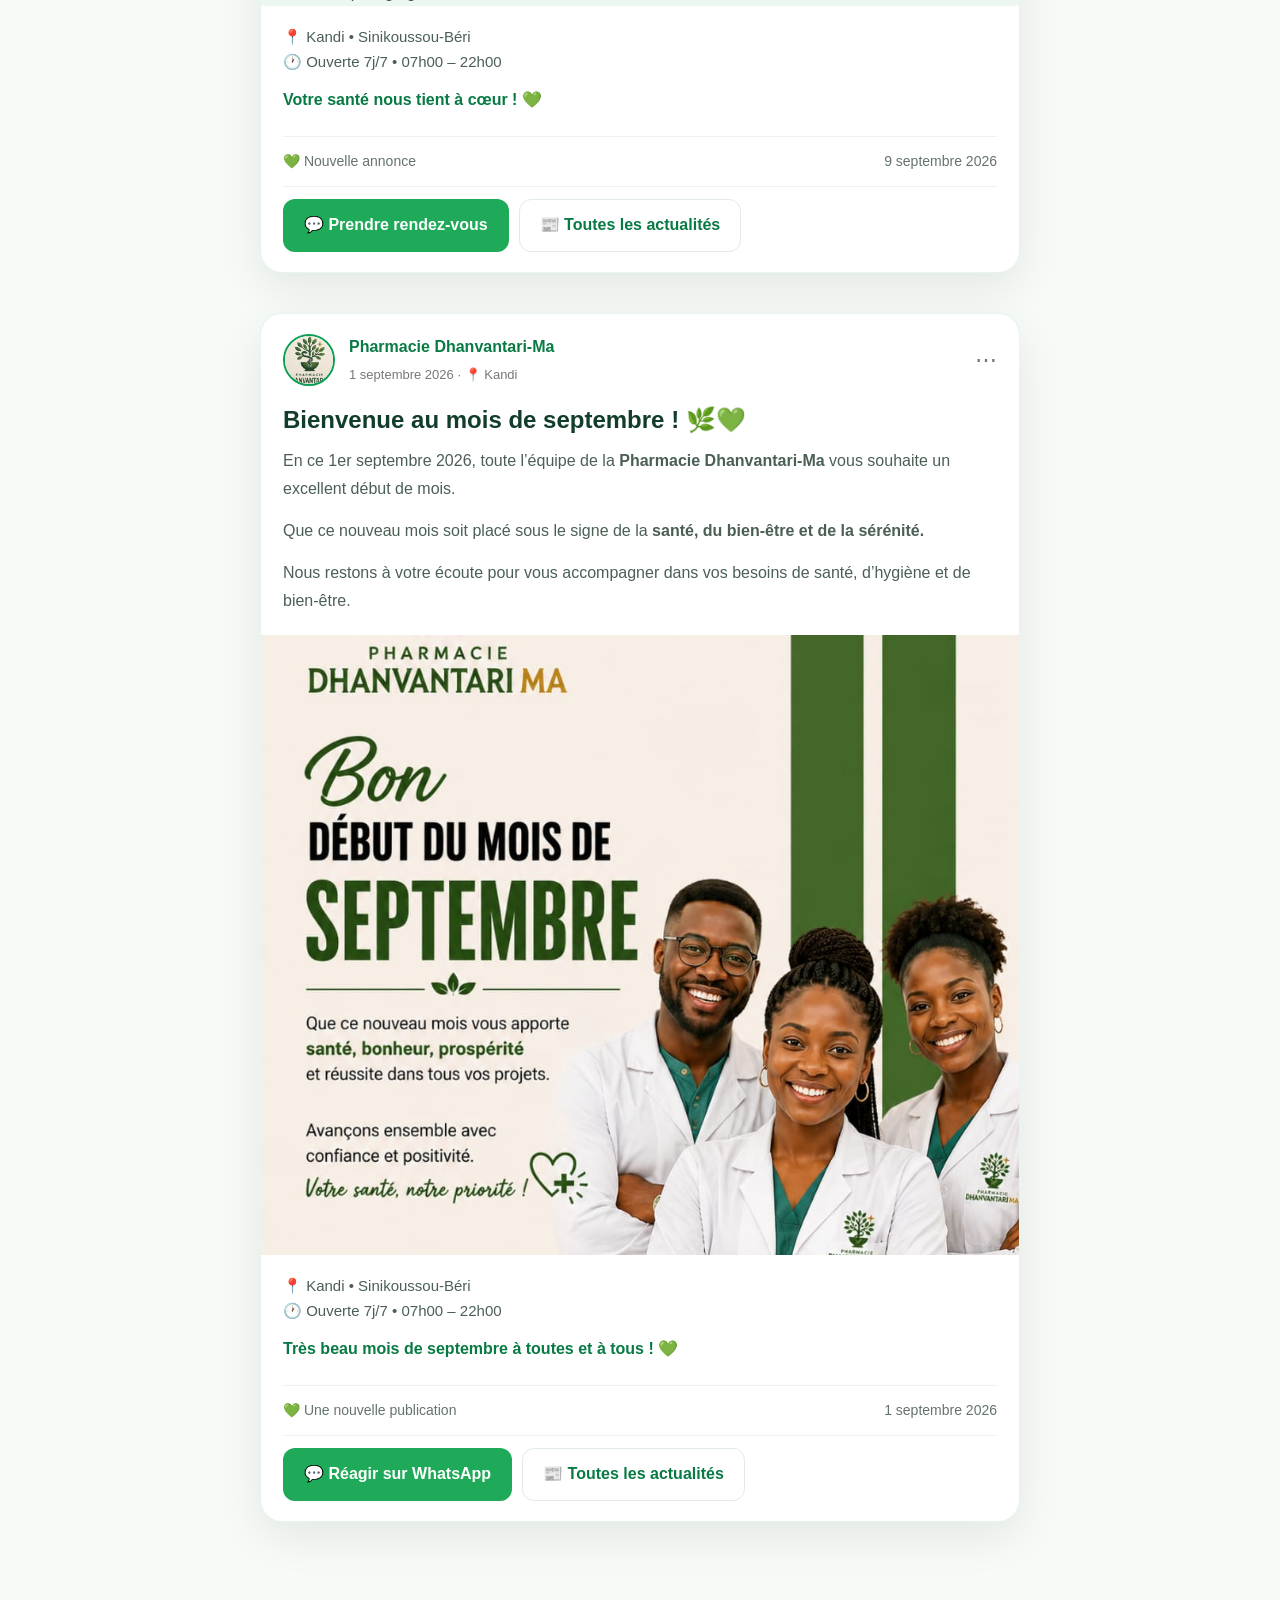
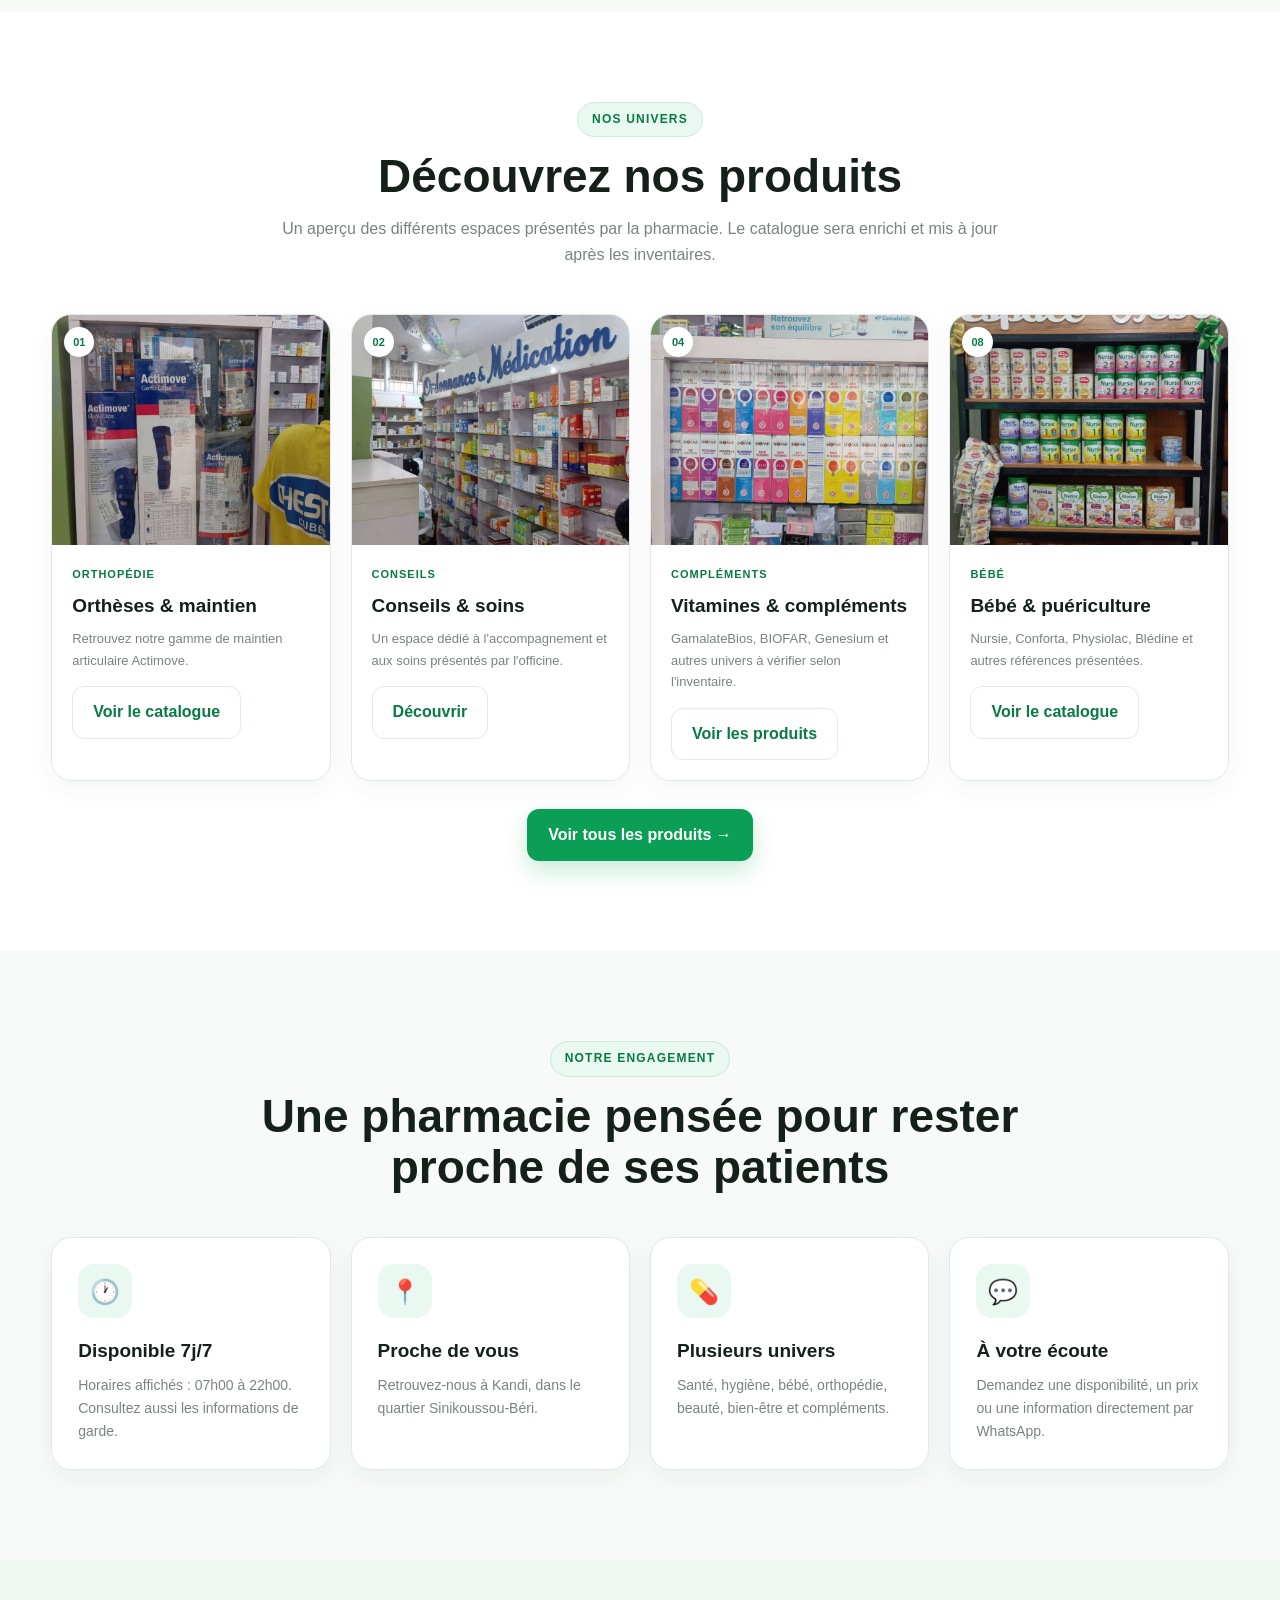
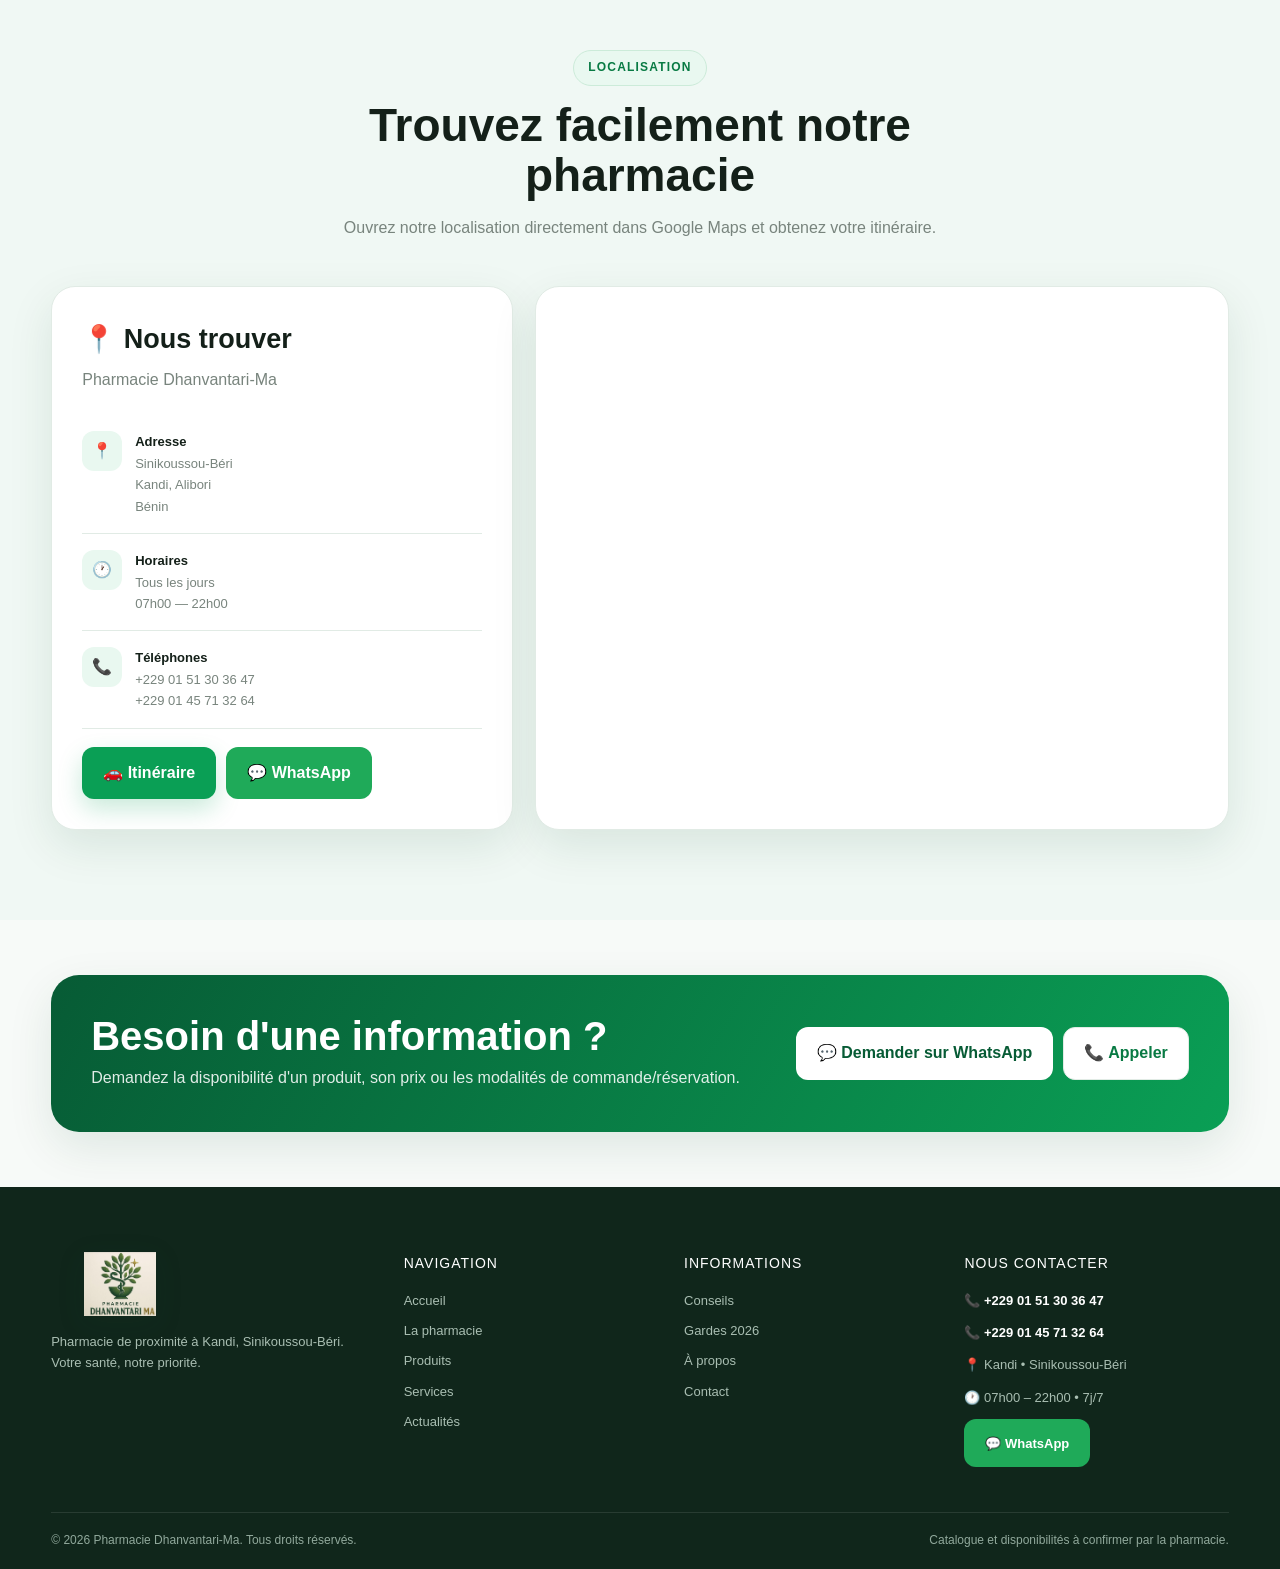
==== commit 483fca00: "Update index.html" ====
--- a/index.html
+++ b/index.html
@@ -643,6 +643,10 @@
 <!-- 📰 NOUVELLE SECTION : ACTUALITÉS -->
 <!-- ========================================================= -->
 
+<!-- ========================================================= -->
+<!-- 📰 NOUVELLE SECTION : ACTUALITÉS -->
+<!-- ========================================================= -->
+
 <section class="section"
          id="actualites"
          style="background:#f6fbf8;">
@@ -670,12 +674,12 @@
     </div>
 
 
-    <!-- PUBLICATION -->
+    <!-- ============ ACTUALITÉ 1 (10-12 sept) ============ -->
 
     <article class="reveal"
              style="
                max-width:760px;
-               margin:0 auto;
+               margin:0 auto 40px auto;
                background:#fff;
                border-radius:22px;
                overflow:hidden;
@@ -683,8 +687,7 @@
                border:1px solid rgba(10,159,85,.10);
              ">
 
-
-      <!-- EN-TÊTE DE LA PUBLICATION -->
+      <!-- EN-TÊTE -->
 
       <div style="
         display:flex;
@@ -692,8 +695,6 @@
         gap:14px;
         padding:20px 22px 15px;
       ">
-
-        <!-- LOGO -->
 
         <div style="
           width:52px;
@@ -717,9 +718,6 @@
 
         </div>
 
-
-        <!-- NOM + DATE -->
-
         <div style="flex:1;">
 
           <div style="
@@ -727,41 +725,30 @@
             color:#087a43;
             font-size:16px;
           ">
-
             Pharmacie Dhanvantari-Ma
-
           </div>
-
 
           <div style="
             color:#777;
             font-size:13px;
             margin-top:3px;
           ">
-
-            1 septembre 2026 · 📍 Kandi
-
+            9 septembre 2026 · 📍 Kandi
           </div>
 
         </div>
-
-
-        <!-- PETIT MENU -->
 
         <div style="
           color:#777;
           font-size:22px;
           line-height:1;
         ">
-
           ⋯
-
-        </div>
-
-      </div>
-
-
-      <!-- TEXTE DE LA PUBLICATION -->
+        </div>
+
+      </div>
+
+      <!-- TEXTE -->
 
       <div style="
         padding:4px 22px 20px;
@@ -773,11 +760,8 @@
           line-height:1.25;
           color:#123d2b;
         ">
-
-          Bienvenue au mois de septembre ! 🌿💚
-
+          Dépistage gratuit des carences en vitamines et minéraux 🩺💚
         </h3>
-
 
         <p style="
           margin:0;
@@ -785,13 +769,11 @@
           line-height:1.75;
           font-size:16px;
         ">
-
-          En ce 1er septembre 2026, toute l’équipe de la
-          <strong>Pharmacie Dhanvantari-Ma</strong>
-          vous souhaite un excellent début de mois.
-
+          En partenariat avec les <strong>Laboratoires BIOFAR</strong>,
+          la <strong>Pharmacie Dhanvantari-Ma</strong> vous offre
+          un <strong>test de dépistage gratuit</strong> des carences
+          en vitamines et minéraux.
         </p>
-
 
         <p style="
           margin:14px 0 0;
@@ -799,12 +781,9 @@
           line-height:1.75;
           font-size:16px;
         ">
-
-          Que ce nouveau mois soit placé sous le signe de la
-          <strong>santé, du bien-être et de la sérénité.</strong>
-
+          Profitez de <strong>conseils de santé personnalisés</strong>
+          et d’une meilleure prévention.
         </p>
-
 
         <p style="
           margin:14px 0 0;
@@ -812,24 +791,30 @@
           line-height:1.75;
           font-size:16px;
         ">
-
-          Nous restons à votre écoute pour vous accompagner
-          dans vos besoins de santé, d’hygiène et de bien-être.
-
+          📅 <strong>Du jeudi 10 au samedi 12 septembre</strong><br>
+          ⏰ De <strong>09h à 19h</strong>
         </p>
 
-      </div>
-
-
-      <!-- IMAGE DE LA PUBLICATION -->
+        <p style="
+          margin:14px 0 0;
+          color:#4b5f55;
+          line-height:1.75;
+          font-size:16px;
+        ">
+          Prenez rendez-vous dès maintenant !
+        </p>
+
+      </div>
+
+      <!-- IMAGE -->
 
       <div style="
         width:100%;
         background:#edf7f1;
       ">
 
-        <img src="act1.jpeg"
-             alt="Bienvenue au mois de septembre 2026 - Pharmacie Dhanvantari-Ma"
+        <img src="act2.jpeg"
+             alt="Test de dépistage gratuit des carences en vitamines et minéraux - Pharmacie Dhanvantari-Ma"
              loading="lazy"
              style="
                display:block;
@@ -841,7 +826,6 @@
 
       </div>
 
-
       <!-- INFORMATIONS SOUS LA PHOTO -->
 
       <div style="
@@ -854,27 +838,20 @@
           line-height:1.7;
           font-size:15px;
         ">
-
           📍 Kandi • Sinikoussou-Béri
           <br>
-
           🕐 Ouverte 7j/7 • 07h00 – 22h00
-
         </p>
-
 
         <p style="
           margin:12px 0 0;
           font-weight:700;
           color:#087a43;
         ">
-
-          Très beau mois de septembre à toutes et à tous ! 💚
-
+          Votre santé nous tient à cœur ! 💚
         </p>
 
       </div>
-
 
       <!-- BARRE RÉACTIONS -->
 
@@ -891,17 +868,13 @@
         color:#64736b;
         font-size:14px;
       ">
-
         <span>
-          💚 Une nouvelle publication
+          💚 Nouvelle annonce
         </span>
-
         <span>
-          1 septembre 2026
+          9 septembre 2026
         </span>
-
-      </div>
-
+      </div>
 
       <!-- ACTIONS -->
 
@@ -912,6 +885,228 @@
         flex-wrap:wrap;
       ">
 
+        <a href="https://wa.me/2290151303647?text=Bonjour%20Pharmacie%20Dhanvantari-Ma%2C%20je%20souhaite%20prendre%20rendez-vous%20pour%20le%20test%20de%20d%C3%A9pistage%20gratuit%20du%2010%20au%2012%20septembre."
+           target="_blank"
+           rel="noopener noreferrer"
+           class="btn btn-whatsapp">
+
+          💬 Prendre rendez-vous
+
+        </a>
+
+        <a href="#actualites"
+           class="btn btn-outline">
+
+          📰 Toutes les actualités
+
+        </a>
+
+      </div>
+
+    </article>
+
+
+    <!-- ============ ACTUALITÉ 2 (1er sept) ============ -->
+
+    <article class="reveal"
+             style="
+               max-width:760px;
+               margin:0 auto;
+               background:#fff;
+               border-radius:22px;
+               overflow:hidden;
+               box-shadow:0 15px 45px rgba(0,0,0,.08);
+               border:1px solid rgba(10,159,85,.10);
+             ">
+
+      <!-- EN-TÊTE -->
+
+      <div style="
+        display:flex;
+        align-items:center;
+        gap:14px;
+        padding:20px 22px 15px;
+      ">
+
+        <div style="
+          width:52px;
+          height:52px;
+          min-width:52px;
+          border-radius:50%;
+          overflow:hidden;
+          background:#e9f8f0;
+          border:2px solid #0a9f55;
+          display:grid;
+          place-items:center;
+        ">
+
+          <img src="logo.jpeg"
+               alt="Pharmacie Dhanvantari-Ma"
+               style="
+                 width:100%;
+                 height:100%;
+                 object-fit:cover;
+               ">
+
+        </div>
+
+        <div style="flex:1;">
+
+          <div style="
+            font-weight:800;
+            color:#087a43;
+            font-size:16px;
+          ">
+            Pharmacie Dhanvantari-Ma
+          </div>
+
+          <div style="
+            color:#777;
+            font-size:13px;
+            margin-top:3px;
+          ">
+            1 septembre 2026 · 📍 Kandi
+          </div>
+
+        </div>
+
+        <div style="
+          color:#777;
+          font-size:22px;
+          line-height:1;
+        ">
+          ⋯
+        </div>
+
+      </div>
+
+      <!-- TEXTE -->
+
+      <div style="
+        padding:4px 22px 20px;
+      ">
+
+        <h3 style="
+          margin:0 0 12px;
+          font-size:24px;
+          line-height:1.25;
+          color:#123d2b;
+        ">
+          Bienvenue au mois de septembre ! 🌿💚
+        </h3>
+
+        <p style="
+          margin:0;
+          color:#4b5f55;
+          line-height:1.75;
+          font-size:16px;
+        ">
+          En ce 1er septembre 2026, toute l’équipe de la
+          <strong>Pharmacie Dhanvantari-Ma</strong>
+          vous souhaite un excellent début de mois.
+        </p>
+
+        <p style="
+          margin:14px 0 0;
+          color:#4b5f55;
+          line-height:1.75;
+          font-size:16px;
+        ">
+          Que ce nouveau mois soit placé sous le signe de la
+          <strong>santé, du bien-être et de la sérénité.</strong>
+        </p>
+
+        <p style="
+          margin:14px 0 0;
+          color:#4b5f55;
+          line-height:1.75;
+          font-size:16px;
+        ">
+          Nous restons à votre écoute pour vous accompagner
+          dans vos besoins de santé, d’hygiène et de bien-être.
+        </p>
+
+      </div>
+
+      <!-- IMAGE -->
+
+      <div style="
+        width:100%;
+        background:#edf7f1;
+      ">
+
+        <img src="act1.jpeg"
+             alt="Bienvenue au mois de septembre 2026 - Pharmacie Dhanvantari-Ma"
+             loading="lazy"
+             style="
+               display:block;
+               width:100%;
+               height:auto;
+               max-height:620px;
+               object-fit:cover;
+             ">
+
+      </div>
+
+      <!-- INFORMATIONS SOUS LA PHOTO -->
+
+      <div style="
+        padding:18px 22px 5px;
+      ">
+
+        <p style="
+          margin:0;
+          color:#4b5f55;
+          line-height:1.7;
+          font-size:15px;
+        ">
+          📍 Kandi • Sinikoussou-Béri
+          <br>
+          🕐 Ouverte 7j/7 • 07h00 – 22h00
+        </p>
+
+        <p style="
+          margin:12px 0 0;
+          font-weight:700;
+          color:#087a43;
+        ">
+          Très beau mois de septembre à toutes et à tous ! 💚
+        </p>
+
+      </div>
+
+      <!-- BARRE RÉACTIONS -->
+
+      <div style="
+        margin:18px 22px 0;
+        padding:13px 0;
+        border-top:1px solid #edf0ee;
+        border-bottom:1px solid #edf0ee;
+        display:flex;
+        align-items:center;
+        justify-content:space-between;
+        gap:10px;
+        flex-wrap:wrap;
+        color:#64736b;
+        font-size:14px;
+      ">
+        <span>
+          💚 Une nouvelle publication
+        </span>
+        <span>
+          1 septembre 2026
+        </span>
+      </div>
+
+      <!-- ACTIONS -->
+
+      <div style="
+        padding:12px 22px 20px;
+        display:flex;
+        gap:10px;
+        flex-wrap:wrap;
+      ">
+
         <a href="https://wa.me/2290151303647?text=Bonjour%20Pharmacie%20Dhanvantari-Ma%2C%20je%20viens%20de%20voir%20votre%20publication%20du%201er%20septembre%202026."
            target="_blank"
            rel="noopener noreferrer"
@@ -920,7 +1115,6 @@
           💬 Réagir sur WhatsApp
 
         </a>
-
 
         <a href="#actualites"
            class="btn btn-outline">
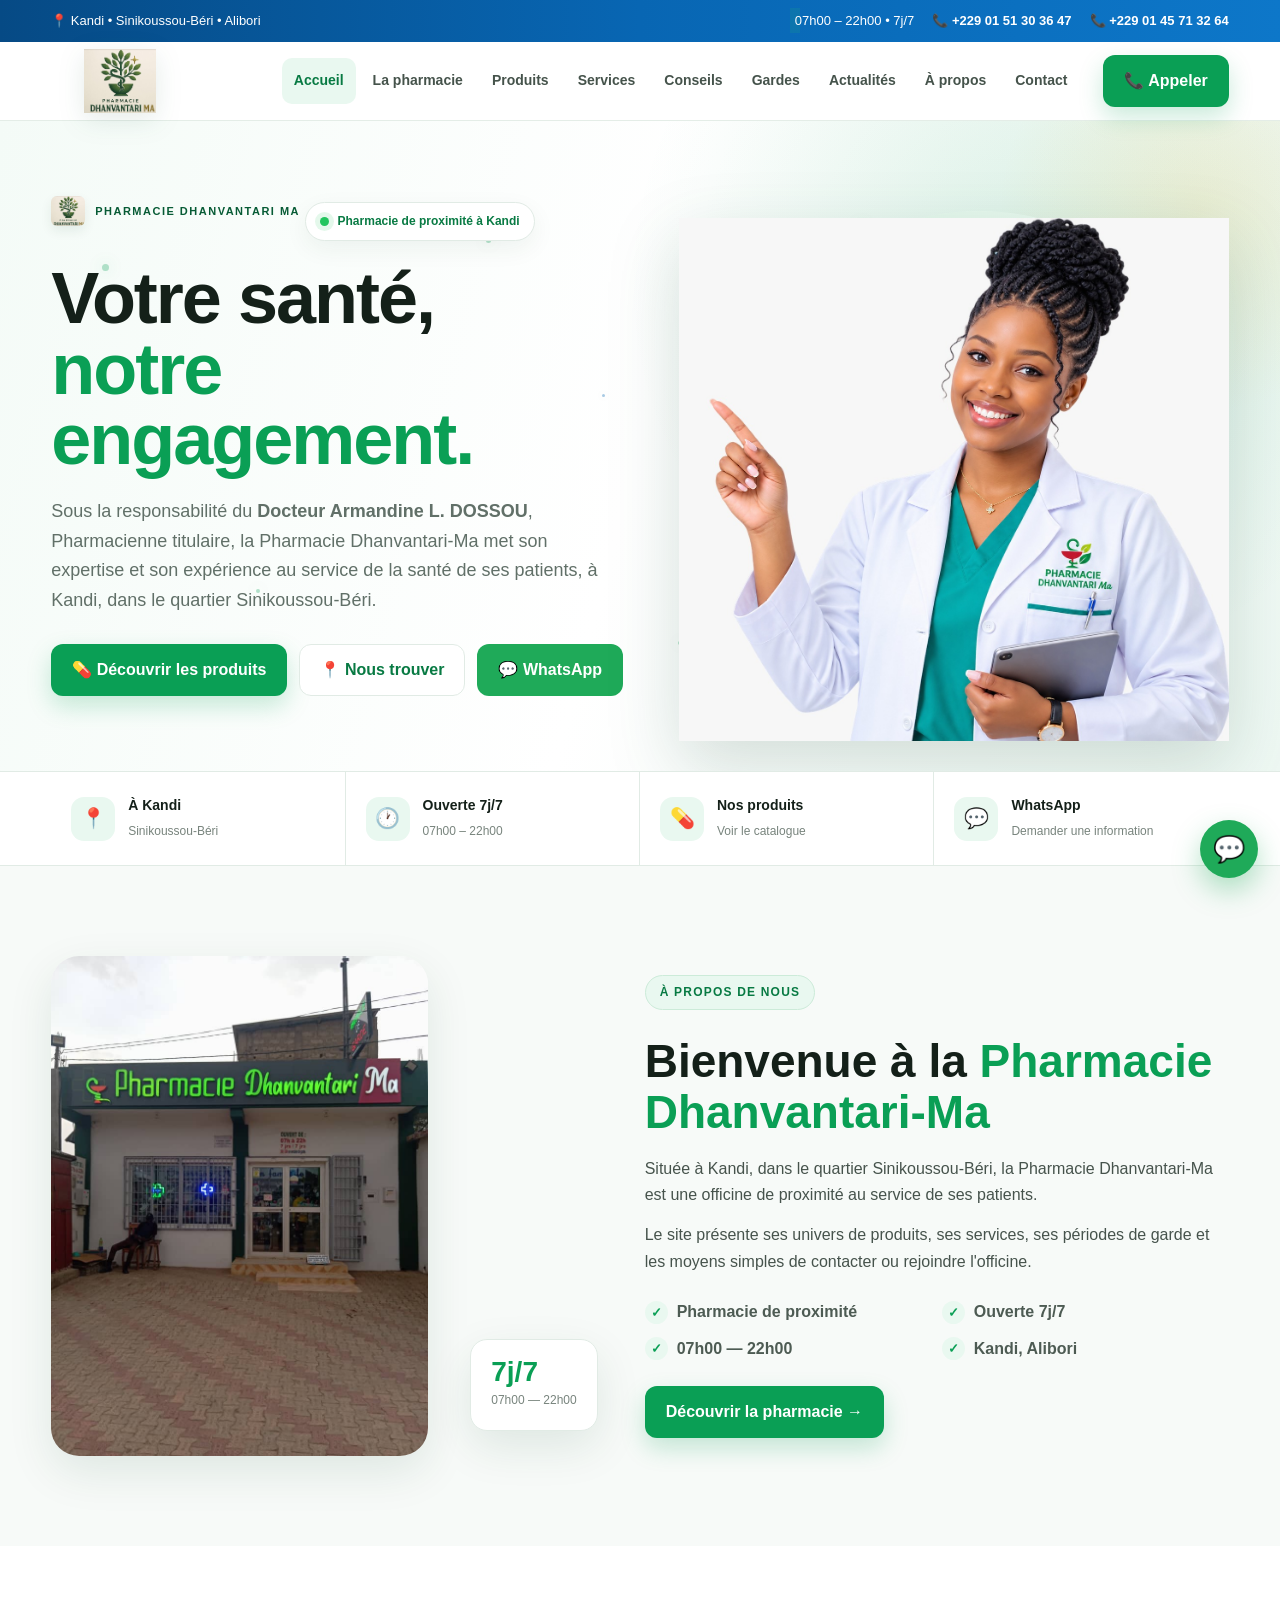
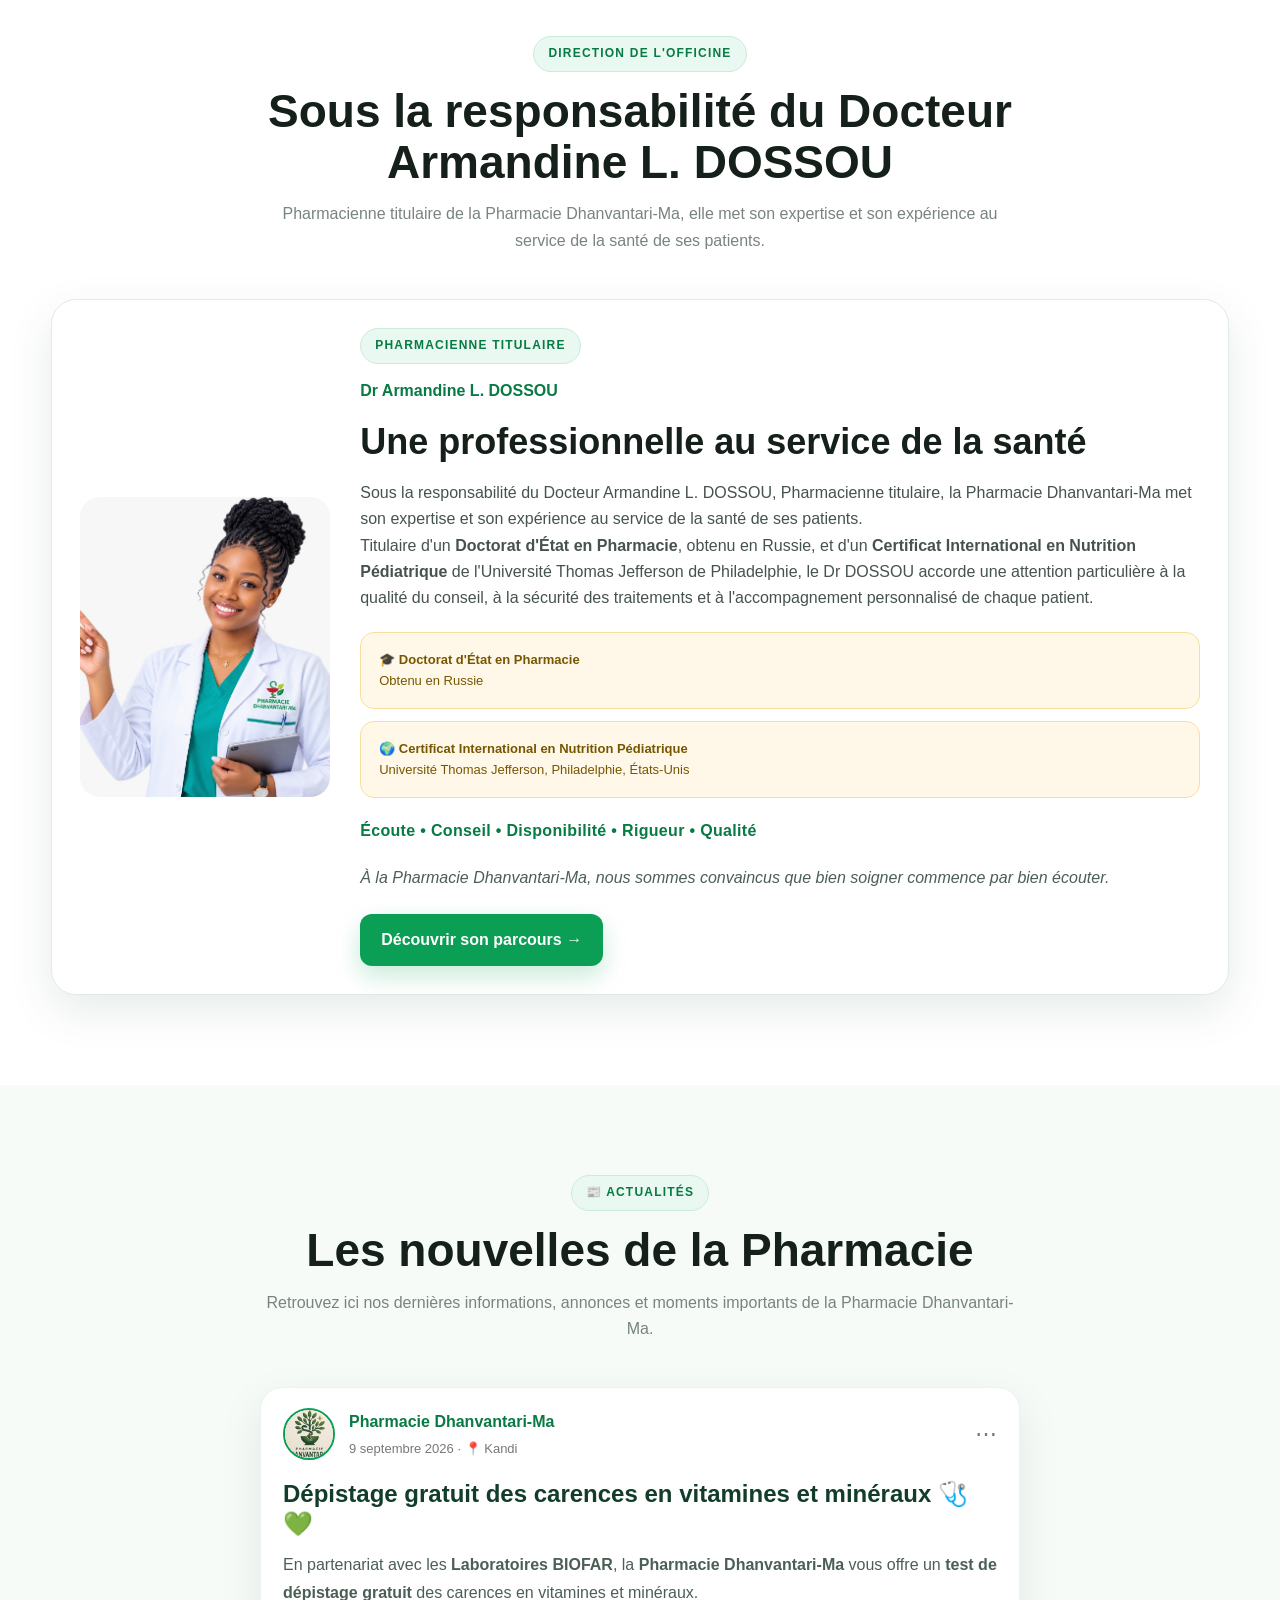
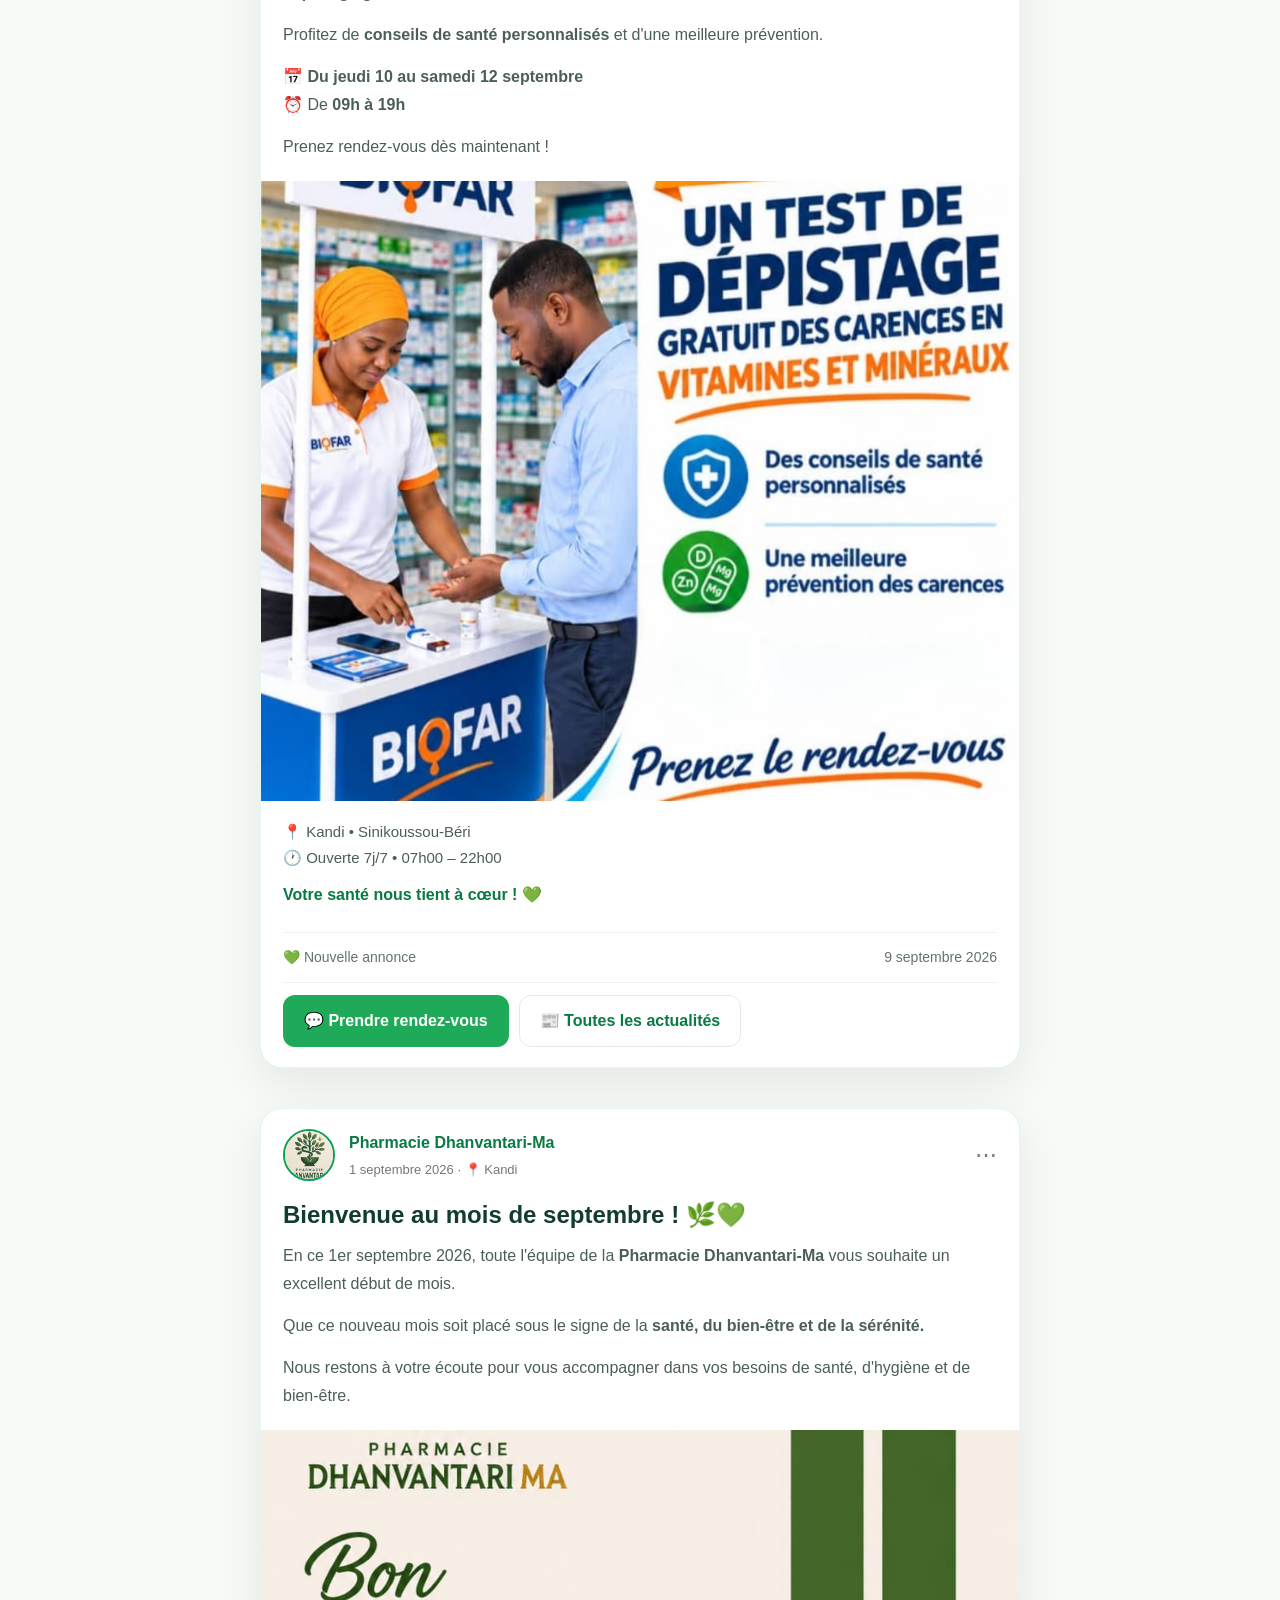
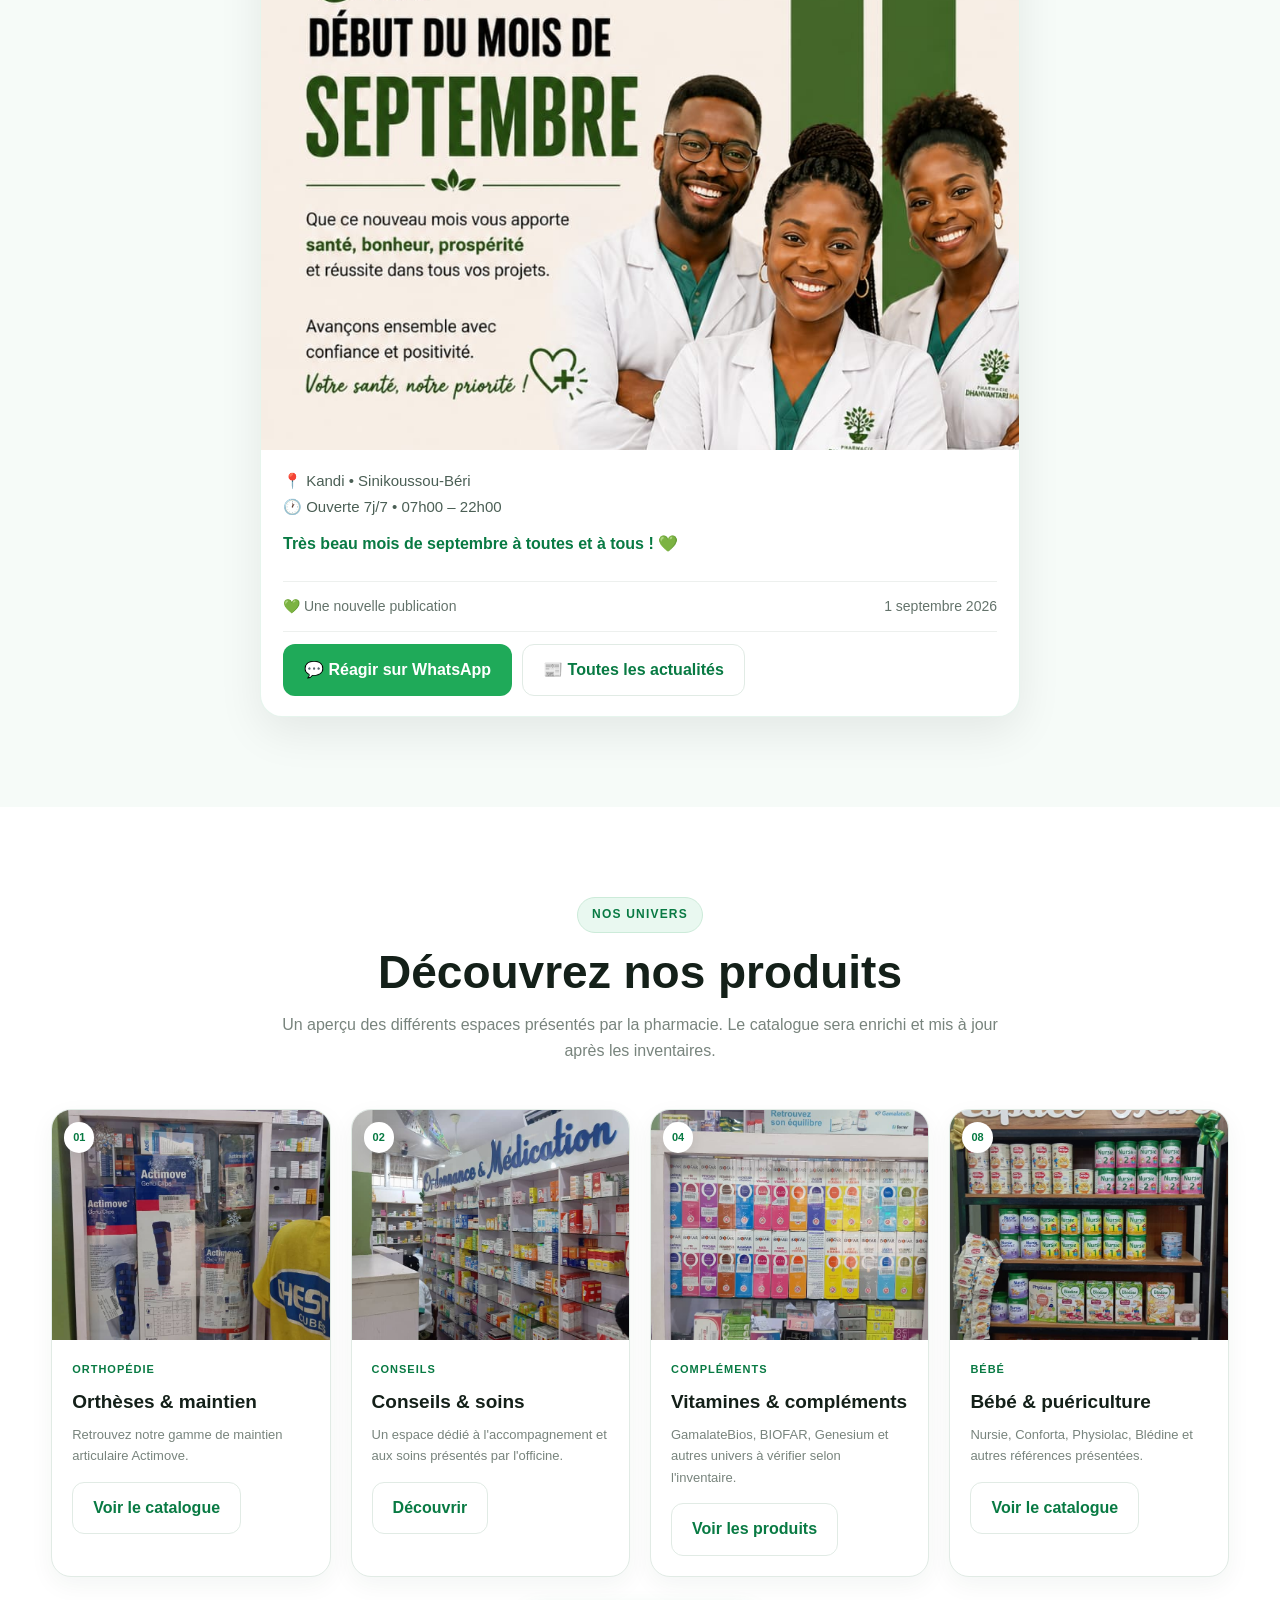
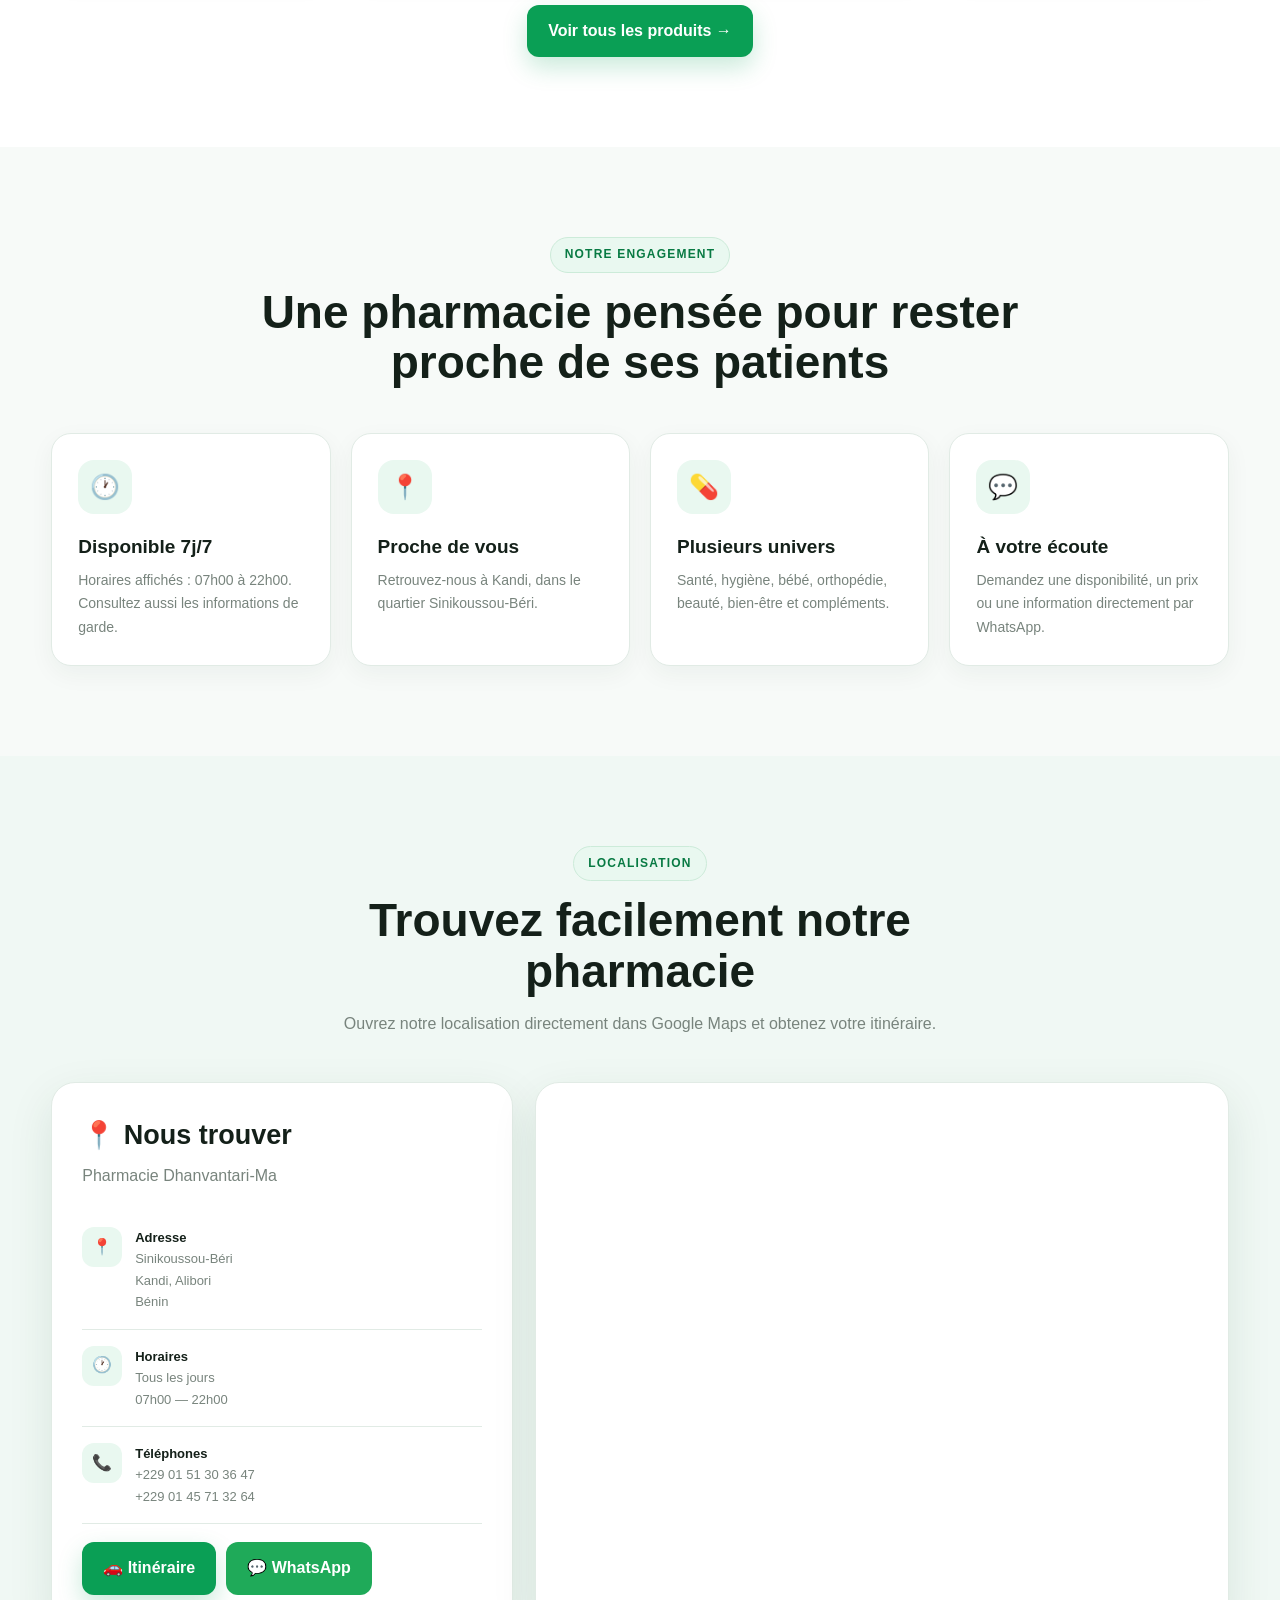
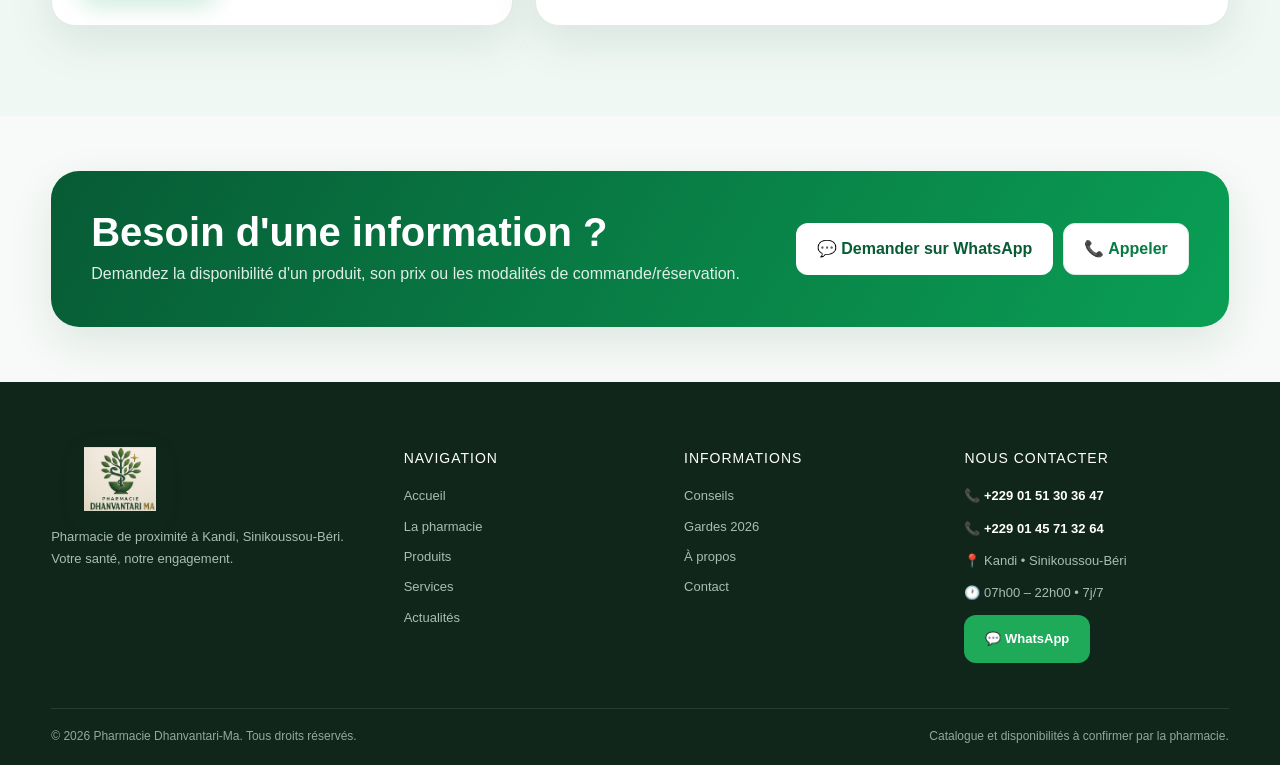
==== commit da513915: "Update Dr. DOSSOU's title and description in index.html Updated job title and description for Dr. Ar" ====
--- a/index.html
+++ b/index.html
@@ -96,11 +96,11 @@
       "@type": "Person",
       "@id": "https://www.pharmaciedhanvantarima.com/#person",
       "name": "Dr Armandine L. DOSSOU",
-      "jobTitle": "Pharmacienne tutrice",
+      "jobTitle": "Pharmacienne titulaire",
       "worksFor": {
         "@id": "https://www.pharmaciedhanvantarima.com/#pharmacy"
       },
-      "description": "Doctorant d'État en Pharmacie à l'Université d'État de Saratov, Russie. Certificat International en Nutrition Pédiatrique à l'Université Thomas Jefferson de Philadelphie, États-Unis.",
+      "description": "Titulaire d'un Doctorat d'État en Pharmacie, obtenu en Russie, et d'un Certificat International en Nutrition Pédiatrique de l'Université Thomas Jefferson de Philadelphie.",
       "knowsAbout": [
         "Pharmacie",
         "Nutrition Pédiatrique"
@@ -132,7 +132,7 @@
   <div class="intro-line"></div>
 
   <div class="intro-subtitle">
-    Votre santé, notre priorité.
+    Votre santé, notre engagement.
   </div>
 </div>
 
@@ -294,17 +294,17 @@
 
       <h1>
         Votre santé,<br>
-        <span>notre priorité.</span>
+        <span>notre engagement.</span>
       </h1>
 
 
       <p>
-        Bienvenue à la
-        <strong>Pharmacie Dhanvantari-Ma</strong>,
-        votre officine de proximité située à Kandi,
-        dans le quartier Sinikoussou-Béri.
-        Une équipe à votre écoute pour vos besoins de santé,
-        d'hygiène et de bien-être.
+        Sous la responsabilité du
+        <strong>Docteur Armandine L. DOSSOU</strong>,
+        Pharmacienne titulaire, la Pharmacie Dhanvantari-Ma
+        met son expertise et son expérience au service de la
+        santé de ses patients, à Kandi, dans le quartier
+        Sinikoussou-Béri.
       </p>
 
 
@@ -341,7 +341,7 @@
     <div class="hero-image reveal">
 
       <img src="pharmacienne.jpeg"
-           alt="Dr Armandine L. DOSSOU, pharmacienne tutrice de la Pharmacie Dhanvantari-Ma"
+           alt="Dr Armandine L. DOSSOU, Pharmacienne titulaire de la Pharmacie Dhanvantari-Ma"
            onerror="this.style.display='none';this.nextElementSibling.style.display='grid'">
 
 
@@ -533,7 +533,7 @@
 
 
 <!-- ========================================================= -->
-<!-- PHARMACIENNE TUTRICE -->
+<!-- DIRECTION DE L'OFFICINE -->
 <!-- ========================================================= -->
 
 <section class="section" style="background:#fff">
@@ -547,12 +547,13 @@
       </div>
 
       <h2>
-        La pharmacienne tutrice de la Pharmacie
+        Sous la responsabilité du Docteur Armandine L. DOSSOU
       </h2>
 
       <p>
-        Découvrez la professionnelle qui dirige la
-        Pharmacie Dhanvantari-Ma et son parcours.
+        Pharmacienne titulaire de la Pharmacie Dhanvantari-Ma,
+        elle met son expertise et son expérience au service
+        de la santé de ses patients.
       </p>
 
     </div>
@@ -563,8 +564,8 @@
       <div class="team-photo">
 
         <img src="pharmacienne.jpeg"
-             alt="Dr Armandine L. DOSSOU, pharmacienne tutrice de la Pharmacie Dhanvantari-Ma"
-             onerror="this.style.display='none';this.parentElement.innerHTML='<div style=&quot;height:100%;display:grid;place-items:center;padding:30px;text-align:center;color:#087a43;font-weight:800&quot;>Photo de la pharmacienne tutrice<br>à ajouter : pharmacienne.jpeg</div>'">
+             alt="Dr Armandine L. DOSSOU, Pharmacienne titulaire de la Pharmacie Dhanvantari-Ma"
+             onerror="this.style.display='none';this.parentElement.innerHTML='<div style=&quot;height:100%;display:grid;place-items:center;padding:30px;text-align:center;color:#087a43;font-weight:800&quot;>Photo de la pharmacienne titulaire<br>à ajouter : pharmacienne.jpeg</div>'">
 
       </div>
 
@@ -572,7 +573,7 @@
       <div class="team-copy">
 
         <div class="section-label">
-          Pharmacienne tutrice
+          Pharmacienne titulaire
         </div>
 
 
@@ -587,10 +588,21 @@
 
 
         <p>
-          Dr Armandine L. DOSSOU est pharmacienne tutrice de la
-          Pharmacie Dhanvantari-Ma à Kandi.
-          Son parcours en pharmacie et ses formations complémentaires
-          participent à l'identité professionnelle de l'officine.
+          Sous la responsabilité du Docteur Armandine L. DOSSOU,
+          Pharmacienne titulaire, la Pharmacie Dhanvantari-Ma
+          met son expertise et son expérience au service de la
+          santé de ses patients.
+        </p>
+
+
+        <p>
+          Titulaire d'un <strong>Doctorat d'État en Pharmacie</strong>,
+          obtenu en Russie, et d'un <strong>Certificat International
+          en Nutrition Pédiatrique</strong> de l'Université Thomas
+          Jefferson de Philadelphie, le Dr DOSSOU accorde une
+          attention particulière à la qualité du conseil, à la
+          sécurité des traitements et à l'accompagnement
+          personnalisé de chaque patient.
         </p>
 
 
@@ -599,11 +611,11 @@
           <div class="notice" style="margin:0;">
 
             <strong>
-              🎓 Doctorant d'État en Pharmacie
+              🎓 Doctorat d'État en Pharmacie
             </strong>
             <br>
 
-            Université d'État de Saratov, Russie
+            Obtenu en Russie
 
           </div>
 
@@ -611,7 +623,7 @@
           <div class="notice" style="margin:0;">
 
             <strong>
-              🌍 Certificat international en Nutrition Pédiatrique
+              🌍 Certificat International en Nutrition Pédiatrique
             </strong>
             <br>
 
@@ -623,6 +635,28 @@
         </div>
 
 
+        <p style="
+          margin:0 0 20px;
+          font-weight:800;
+          color:#087a43;
+          letter-spacing:.02em;
+        ">
+          Écoute • Conseil • Disponibilité • Rigueur • Qualité
+        </p>
+
+
+        <p style="
+          margin:0 0 22px;
+          color:#4b5f55;
+          line-height:1.75;
+          font-size:16px;
+          font-style:italic;
+        ">
+          À la Pharmacie Dhanvantari-Ma, nous sommes convaincus
+          que bien soigner commence par bien écouter.
+        </p>
+
+
         <a class="btn btn-primary"
            href="a-propos.html">
 
@@ -638,10 +672,6 @@
 
 </section>
 
-
-<!-- ========================================================= -->
-<!-- 📰 NOUVELLE SECTION : ACTUALITÉS -->
-<!-- ========================================================= -->
 
 <!-- ========================================================= -->
 <!-- 📰 NOUVELLE SECTION : ACTUALITÉS -->
@@ -782,7 +812,7 @@
           font-size:16px;
         ">
           Profitez de <strong>conseils de santé personnalisés</strong>
-          et d’une meilleure prévention.
+          et d'une meilleure prévention.
         </p>
 
         <p style="
@@ -801,7 +831,7 @@
           line-height:1.75;
           font-size:16px;
         ">
-          Prenez rendez-vous dès maintenant !
+          Prenez rendez-vous dès maintenant !
         </p>
 
       </div>
@@ -1001,7 +1031,7 @@
           line-height:1.75;
           font-size:16px;
         ">
-          En ce 1er septembre 2026, toute l’équipe de la
+          En ce 1er septembre 2026, toute l'équipe de la
           <strong>Pharmacie Dhanvantari-Ma</strong>
           vous souhaite un excellent début de mois.
         </p>
@@ -1023,7 +1053,7 @@
           font-size:16px;
         ">
           Nous restons à votre écoute pour vous accompagner
-          dans vos besoins de santé, d’hygiène et de bien-être.
+          dans vos besoins de santé, d'hygiène et de bien-être.
         </p>
 
       </div>
@@ -1689,7 +1719,7 @@
       <p>
         Pharmacie de proximité à Kandi,
         Sinikoussou-Béri.
-        Votre santé, notre priorité.
+        Votre santé, notre engagement.
       </p>
 
     </div>
